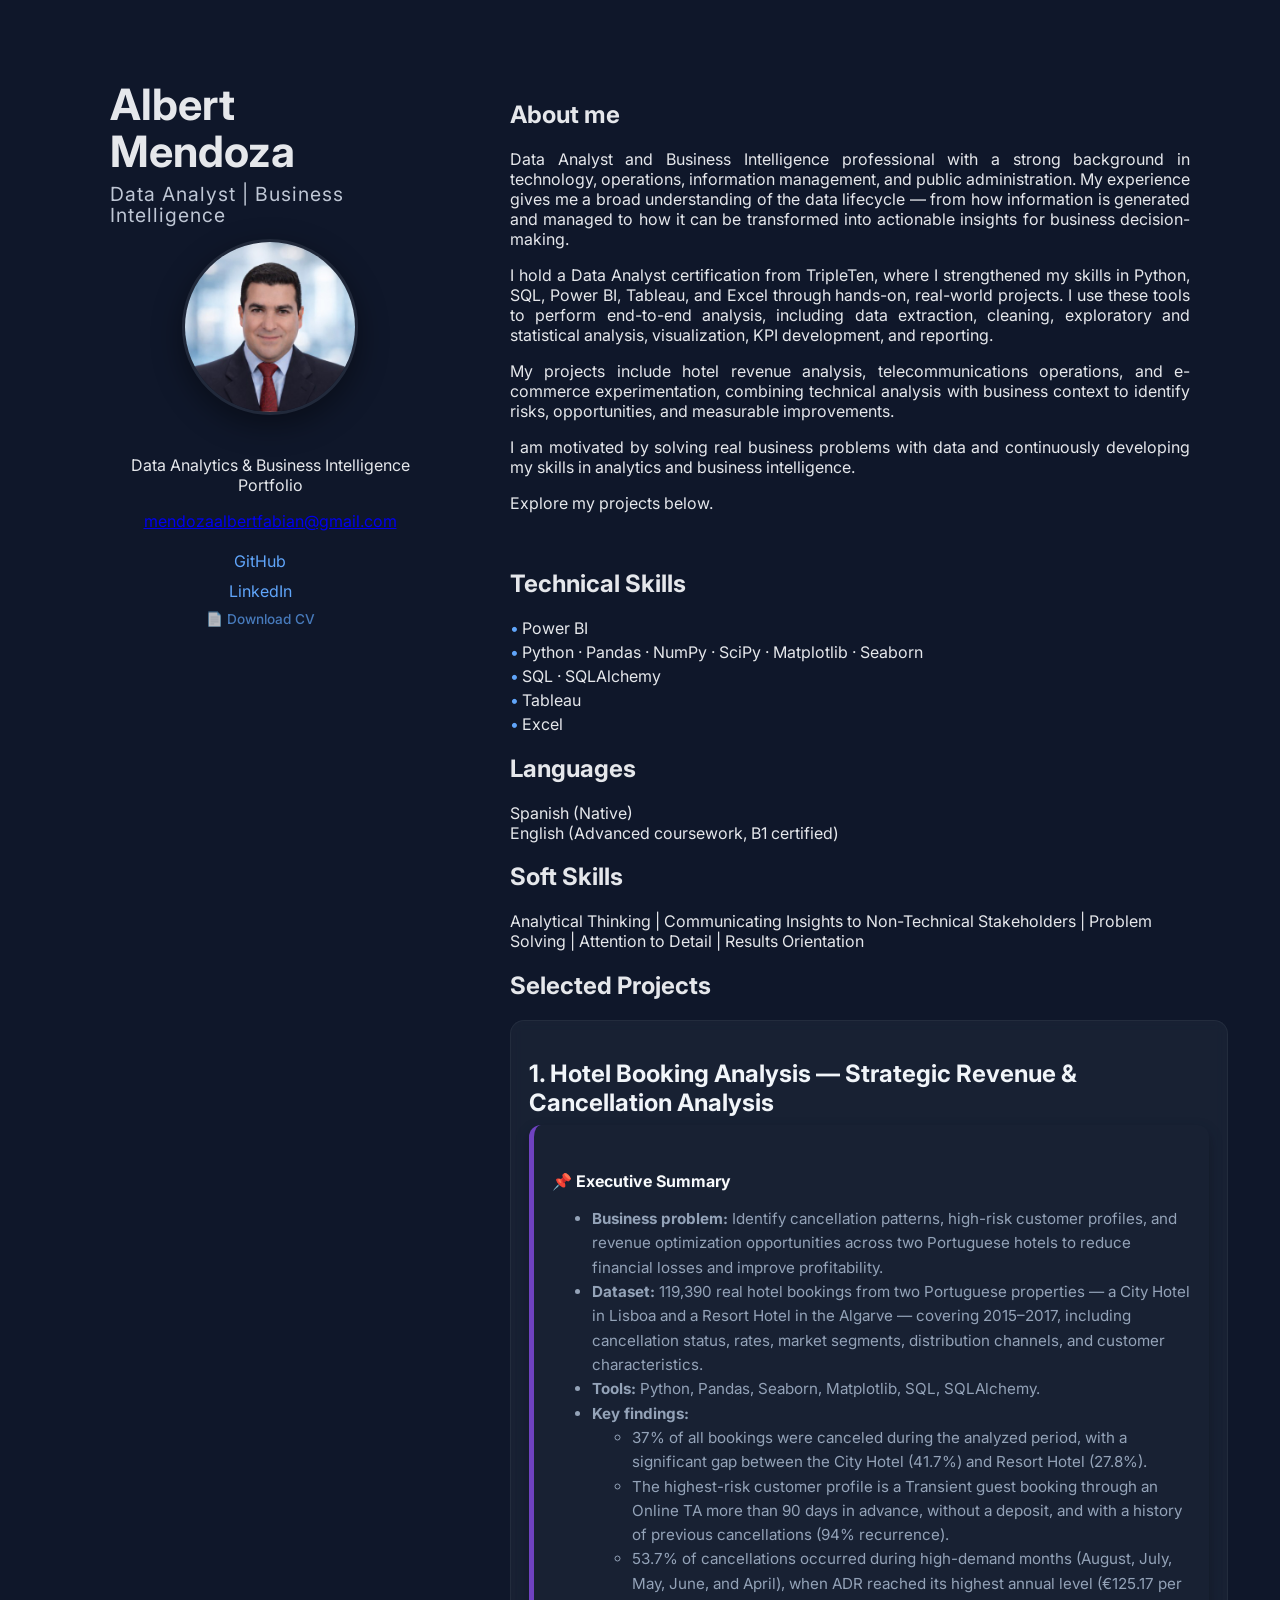
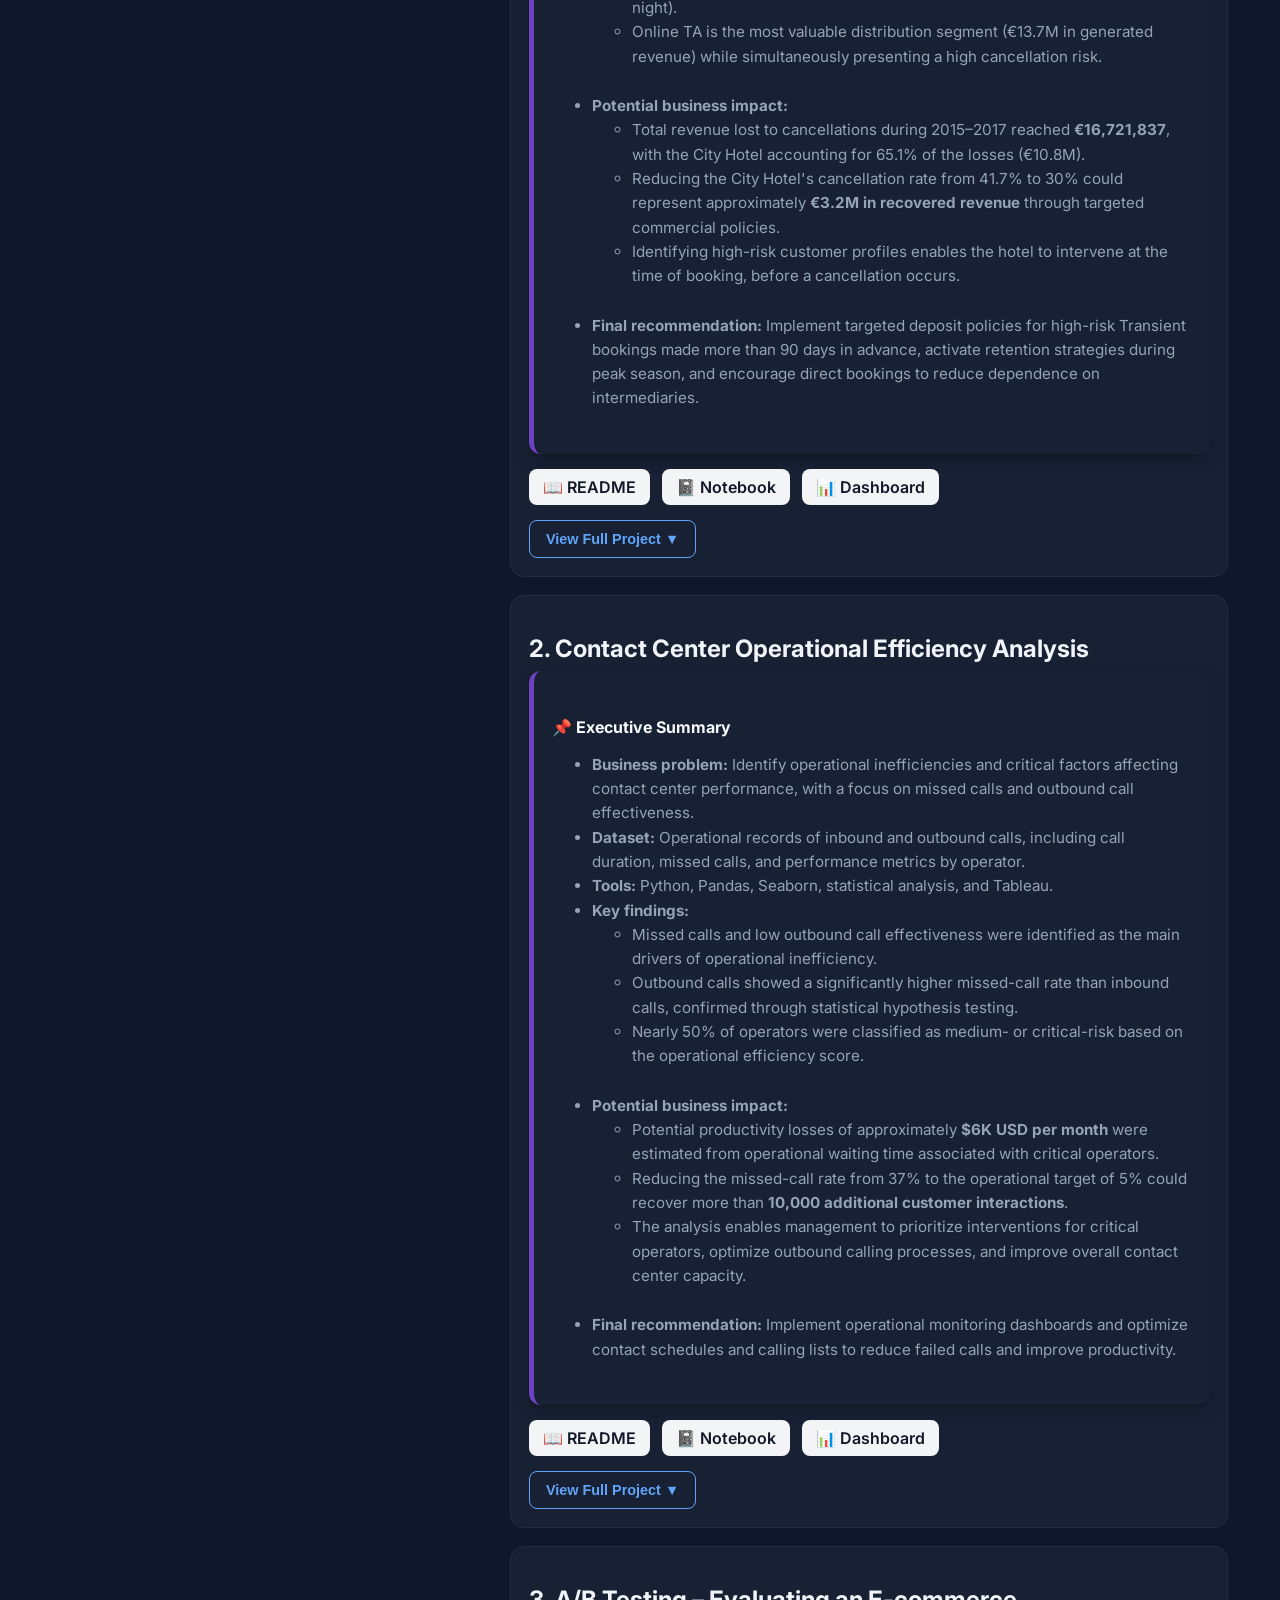
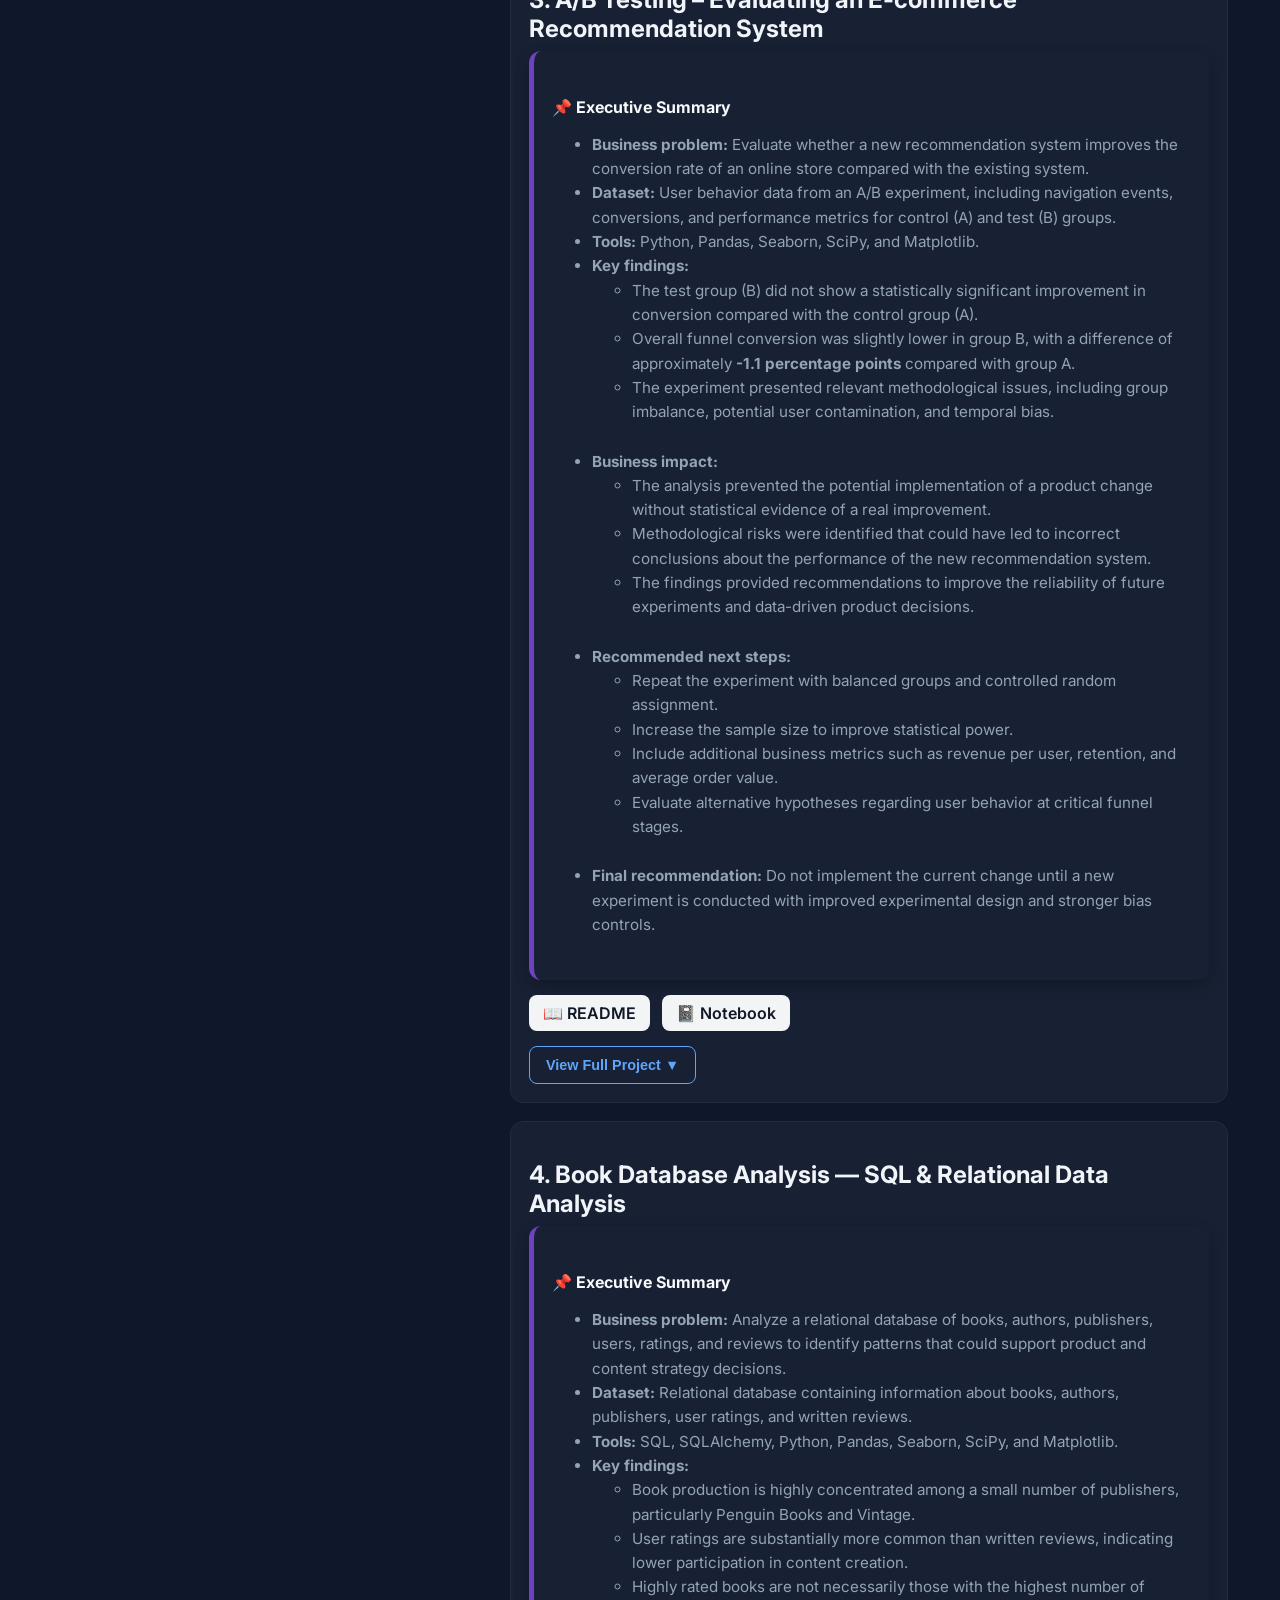
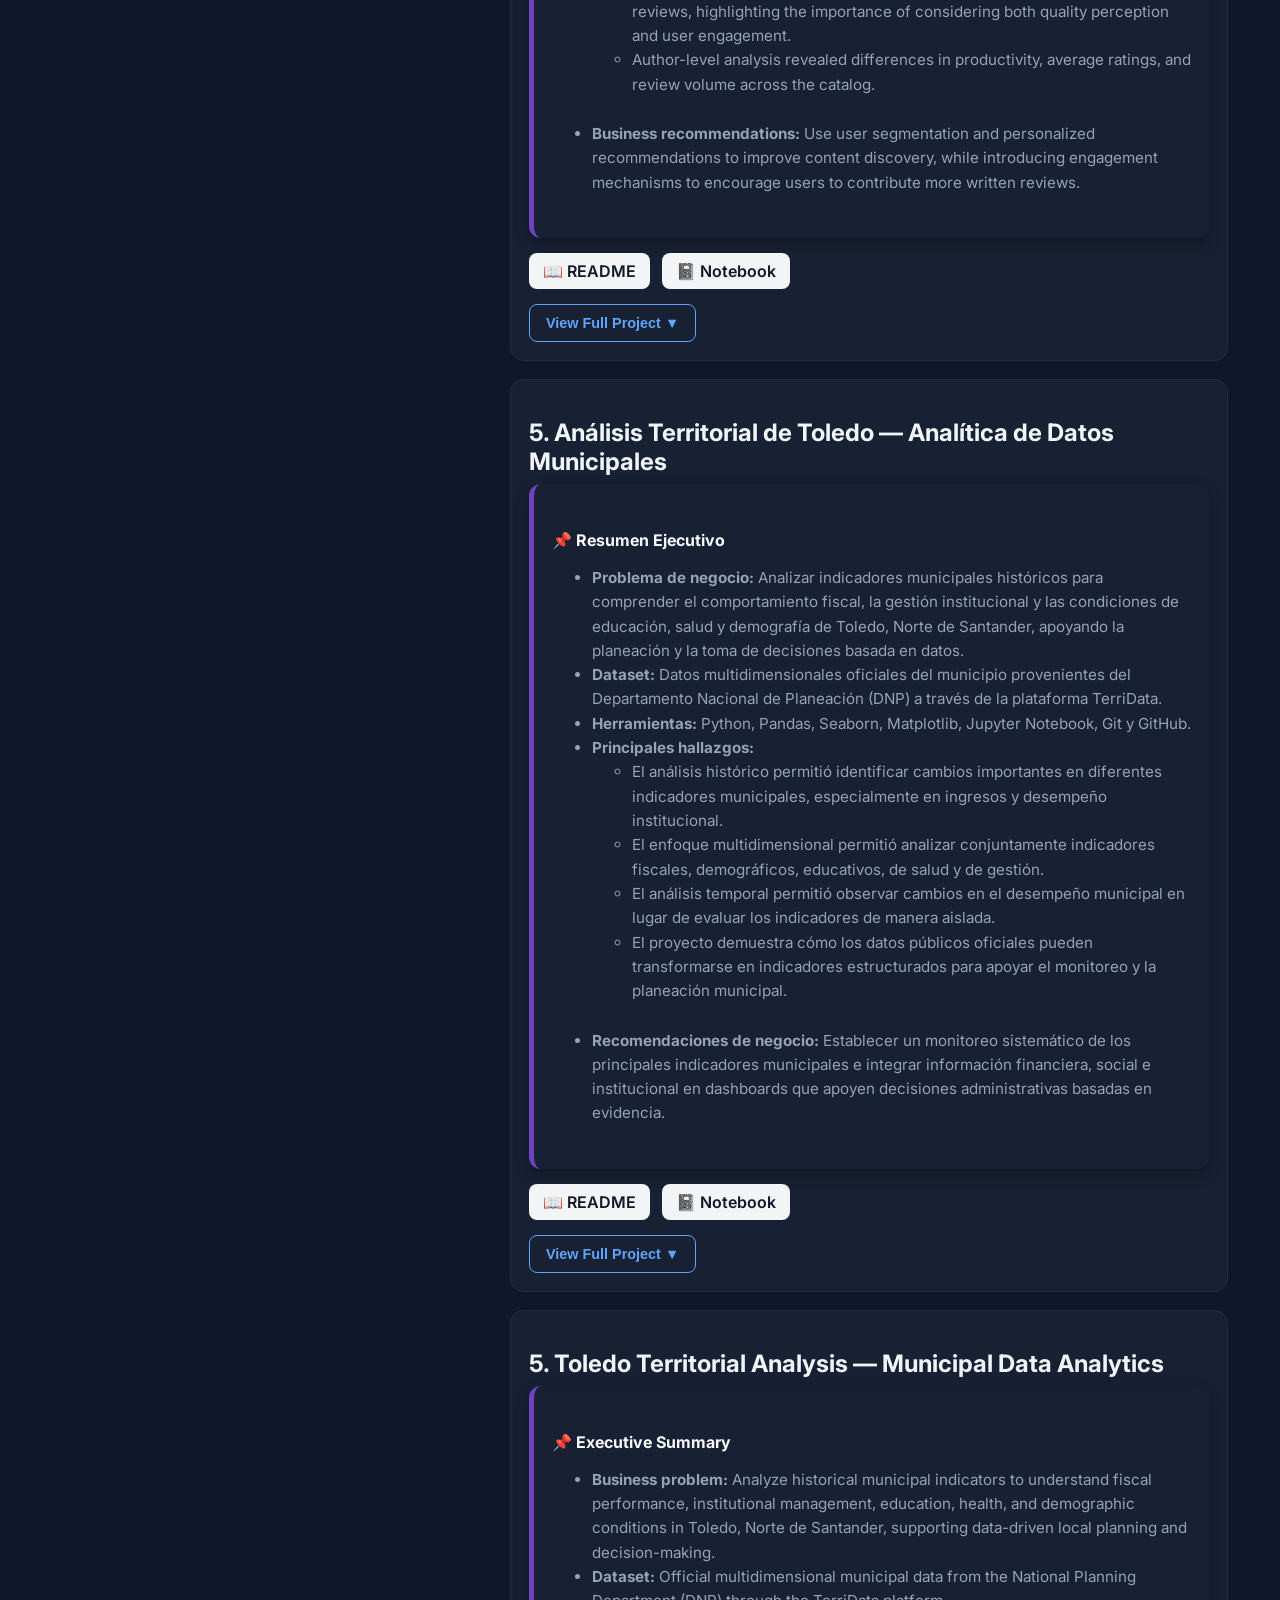
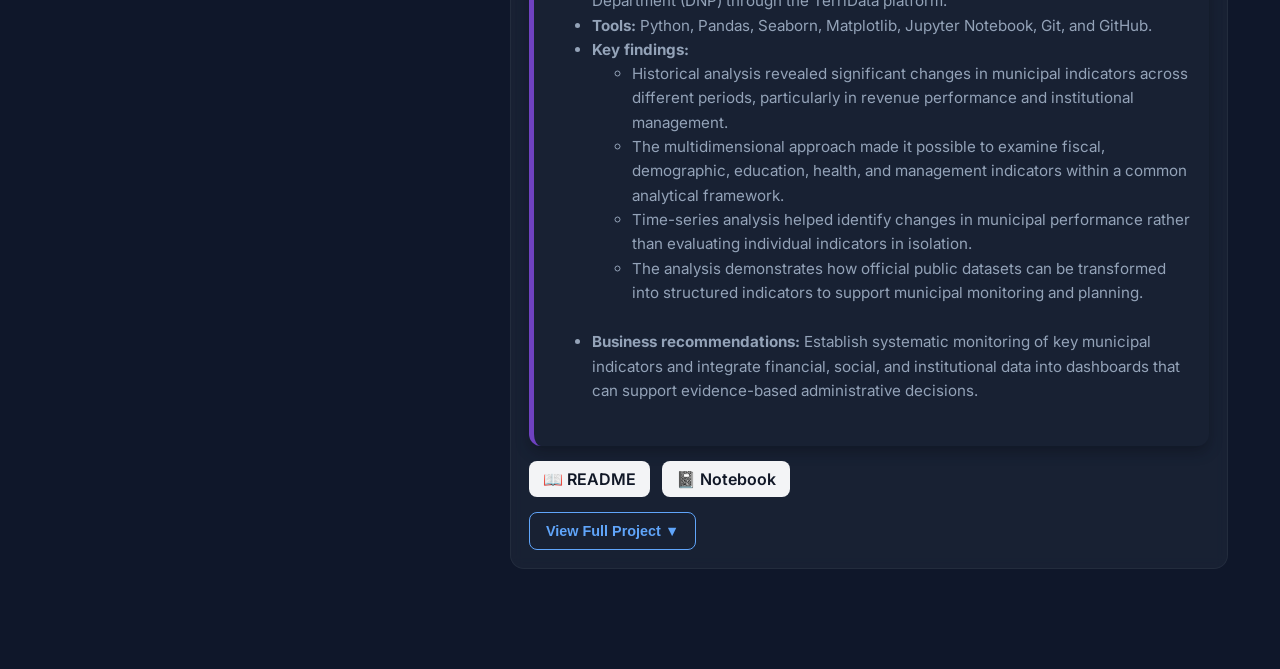
==== index.html @ e31fed0d "Update index.html Add project # 5 (spanish and english versions)" ====
<!DOCTYPE html>
<html lang="en">

<head>
  <meta charset="UTF-8">
  <meta name="viewport" content="width=device-width, initial-scale=1.0">
  <title>Albert Mendoza | Data Analyst & Business Intelligence Portfolio</title>
  
  <!-- Open Graph (LinkedIn preview) -->
<meta property="og:title" content="Albert Mendoza | Data Analyst & Business Intelligence Portfolio">
<meta property="og:description" content="Data Analytics and Business Intelligence portfolio featuring SQL, Python, Power BI, Tableau, statistical analysis, and business insights.">
<meta property="og:image" content="https://albert777mendoza.github.io/assets/img/banner-linkedin.png">
<meta property="og:url" content="https://albert777mendoza.github.io/">
<meta property="og:type" content="website">
  
  <!-- Google Font -->
  <link rel="preconnect" href="https://fonts.googleapis.com">
  <link rel="preconnect" href="https://fonts.gstatic.com" crossorigin>
  <link href="https://fonts.googleapis.com/css2?family=Inter:wght@300;400;500;600;700&display=swap" rel="stylesheet">

  <!-- CSS -->
  <link rel="stylesheet" href="css/style.css">
</head>
  
<body>

  <div class="portfolio">

    <div class="layout">

      <aside class="sidebar">
  <h1>
    Albert<br>Mendoza
    <br>
    <span class="subtitle">Data Analyst | Business Intelligence</span>
  </h1>

  <div class="profile-container">
    <img src="assets/img/foto-albert.jpg"
         alt="Albert Mendoza"
         class="profile-img" />

    <p>Data Analytics & Business Intelligence Portfolio</p>

    <div class="email-contact">
      <a href="mailto:mendozaalbertfabian@gmail.com">
        mendozaalbertfabian@gmail.com
      </a>
    </div>
</div>

<div class="links" style="margin-top: 0px;">
  <a href="https://github.com/albert777mendoza" target="_blank">GitHub</a>
  <a href="https://www.linkedin.com/in/albert-mendoza-data" target="_blank">LinkedIn</a>
  <a href="assets/cv/Albert_Mendoza_CV.pdf" target="_blank">📄 Download CV</a>
</div>
        
</aside>
      
      <main>

       <!-- ABOUT -->
<section class="about">
  <h2>About me</h2>
  <p>
    Data Analyst and Business Intelligence professional with a strong background in technology, operations, information management, and public administration. My experience gives me a broad understanding of the data lifecycle — from how information is generated and managed to how it can be transformed into actionable insights for business decision-making.
  </p>
  <p>
    I hold a Data Analyst certification from TripleTen, where I strengthened my skills in Python, SQL, Power BI, Tableau, and Excel through hands-on, real-world projects. I use these tools to perform end-to-end analysis, including data extraction, cleaning, exploratory and statistical analysis, visualization, KPI development, and reporting.
  </p>
  <p>
    My projects include hotel revenue analysis, telecommunications operations, and e-commerce experimentation, combining technical analysis with business context to identify risks, opportunities, and measurable improvements.
  </p>
  <p>
    I am motivated by solving real business problems with data and continuously developing my skills in analytics and business intelligence.
  </p>
  <p>
    Explore my projects below.
  </p>
</section>
        
<!-- SKILLS -->
<section class="skills">
  <h2>Technical Skills</h2>
  <ul class="skills-list">
    <li>Power BI</li>
    <li>Python · Pandas · NumPy · SciPy · Matplotlib · Seaborn</li>
    <li>SQL · SQLAlchemy</li>
    <li>Tableau</li>
    <li>Excel</li>
  </ul>
  
<section>
  <h2>Languages</h2>
  <p>
    Spanish (Native)<br>
    English (Advanced coursework, B1 certified)
  </p>
</section>

<!-- SOFT SKILLS -->

<section>
  <h2>Soft Skills</h2>
  <p>
    Analytical Thinking | Communicating Insights to Non-Technical Stakeholders |
    Problem Solving | Attention to Detail | Results Orientation
  </p>
</section>

        <!-- PROJECTS -->

<section class="projects">
  <h2>Selected Projects</h2>

  <!-- ============================================================ -->

  <!-- PROJECT 1 — HOTEL BOOKING                                     -->

  <!-- ============================================================ -->

  <div class="project">


            <h2>1. Hotel Booking Analysis — Strategic Revenue & Cancellation Analysis</h2>

<!-- EXECUTIVE SUMMARY -->
<div class="project-highlight">
  <h3>📌 Executive Summary</h3>
  <ul>
    <li>
      <strong>Business problem:</strong>
      Identify cancellation patterns, high-risk customer profiles, and revenue optimization opportunities across two Portuguese hotels to reduce financial losses and improve profitability.
    </li>

    <li>
      <strong>Dataset:</strong>
      119,390 real hotel bookings from two Portuguese properties — a City Hotel in Lisboa and a Resort Hotel in the Algarve — covering 2015–2017, including cancellation status, rates, market segments, distribution channels, and customer characteristics.
    </li>

    <li>
      <strong>Tools:</strong>
      Python, Pandas, Seaborn, Matplotlib, SQL, SQLAlchemy.
    </li>

    <li>
      <strong>Key findings:</strong>
      <ul>
        <li>
          37% of all bookings were canceled during the analyzed period, with a significant gap between the City Hotel (41.7%) and Resort Hotel (27.8%).
        </li>
        <li>
          The highest-risk customer profile is a Transient guest booking through an Online TA more than 90 days in advance, without a deposit, and with a history of previous cancellations (94% recurrence).
        </li>
        <li>
          53.7% of cancellations occurred during high-demand months (August, July, May, June, and April), when ADR reached its highest annual level (€125.17 per night).
        </li>
        <li>
          Online TA is the most valuable distribution segment (€13.7M in generated revenue) while simultaneously presenting a high cancellation risk.
        </li>
      </ul>
    </li>

    <li>
      <strong>Potential business impact:</strong>
      <ul>
        <li>
          Total revenue lost to cancellations during 2015–2017 reached
          <strong>€16,721,837</strong>, with the City Hotel accounting for 65.1% of the losses (€10.8M).
        </li>
        <li>
          Reducing the City Hotel's cancellation rate from 41.7% to 30% could represent approximately
          <strong>€3.2M in recovered revenue</strong> through targeted commercial policies.
        </li>
        <li>
          Identifying high-risk customer profiles enables the hotel to intervene at the time of booking, before a cancellation occurs.
        </li>
      </ul>
    </li>

    <li>
      <strong>Final recommendation:</strong>
      Implement targeted deposit policies for high-risk Transient bookings made more than 90 days in advance, activate retention strategies during peak season, and encourage direct bookings to reduce dependence on intermediaries.
    </li>
  </ul>
</div>

<!-- BUTTONS -->
<div class="project-links">
  <a href="https://github.com/albert777mendoza/hotel_booking_analysis"
     class="btn" target="_blank">📖 README</a>

  <a href="https://github.com/albert777mendoza/hotel_booking_analysis/blob/main/notebooks/hotel_analysis.ipynb"
     class="btn" target="_blank">📓 Notebook</a>

  <a href="hotel_booking_analysis/dashboard/hotel-dashboard.html"
     class="btn" target="_blank">📊 Dashboard</a>
</div>

<h3>Business Objective</h3>
<p>
  Strategic data analysis focused on identifying cancellation patterns and revenue optimization opportunities across two Portuguese hotels. The analysis develops an actionable high-risk customer profile and quantifies the financial impact of cancellations to support data-driven commercial decisions.
</p>

<h3>Tools & Technologies</h3>
<p>
  Python | Pandas | Seaborn | Matplotlib | SQL | SQLAlchemy
</p>

<h3>Analytical Processes</h3>
<p>
  Data Cleaning | Data Transformation |
  Exploratory Data Analysis (EDA) |
  Cancellation Analysis | Customer Risk Segmentation |
  Revenue Analysis (ADR, RevPAR) |
  SQL Queries on Relational Databases
</p>

<h3>Key Business Questions</h3>
<ul>
  <li>
    <strong>Who cancels?</strong> Which customer type, market segment, and distribution channel present the highest cancellation risk?
  </li>
  <li>
    <strong>When do cancellations occur?</strong> How does booking lead time affect cancellation rates?
  </li>
  <li>
    <strong>What is the financial impact?</strong> How much revenue is lost to cancellations by hotel, season, and market segment?
  </li>
  <li>
    <strong>Where is the revenue?</strong> Which segments and periods generate the highest value while also presenting the highest risk?
  </li>
</ul>

<h3>Methodology</h3>
<ul>
  <li>
    <strong>Data preprocessing:</strong>
    Cleaned missing values, corrected data types, filtered ADR outliers including negative values and extreme observations such as €5,400 per night, and created derived variables such as season, lead-time segments, and revenue metrics.
  </li>

  <li>
    <strong>Exploratory Data Analysis (EDA):</strong>
    Analyzed booking trends from 2015–2017 and examined cancellation patterns by customer type, market segment, distribution channel, and booking lead time. Recurring seasonal patterns were identified.
  </li>

  <li>
    <strong>Cancellation analysis:</strong>
    Developed a high-risk customer profile by combining customer type, distribution channel, lead time, deposit type, and previous cancellation history. The analysis confirmed a direct relationship between longer booking lead times and higher cancellation rates.
  </li>

  <li>
    <strong>Revenue analysis:</strong>
    Calculated ADR and RevPAR by hotel, season, and market segment. Quantified revenue lost to cancellations by hotel, segment, and month, identifying a concentration of losses during high-demand periods.
  </li>

  <li>
    <strong>SQL analysis:</strong>
    Queried a relational database to answer key business questions and validate findings obtained through Python.
  </li>

  <li>
    <strong>Conclusions and recommendations:</strong>
    Developed an executive summary highlighting the high-risk customer profile, estimated financial impact, and prioritized actions for hotel management.
  </li>
</ul>

<h3>Key Visualizations</h3>

<p>
  Executive KPIs: overall cancellation rate, total revenue lost, and average ADR by hotel. Summary of the financial impact during 2015–2017.
</p>

<img src="https://raw.githubusercontent.com/albert777mendoza/hotel_booking_analysis/main/images/indicadores_clave.png"
     alt="Key hotel booking analysis indicators"
     class="project-img">

<p>
  Cancellation rate by hotel. The City Hotel (41.7%) shows a significant gap compared with the Resort Hotel (27.8%), making the urban property the primary focus for retention initiatives.
</p>

<img src="https://raw.githubusercontent.com/albert777mendoza/hotel_booking_analysis/main/images/cancelacion_hotel.png"
     alt="Cancellation rate by hotel"
     class="project-img">

<p>
  Relationship between booking lead time and cancellation rate. Bookings made more than 181 days in advance reached a 57% cancellation rate, confirming a direct relationship between booking lead time and cancellation risk.
</p>

<img src="https://raw.githubusercontent.com/albert777mendoza/hotel_booking_analysis/main/images/anticipacion_cancelacion.png"
     alt="Cancellation rate by booking lead time"
     class="project-img">

<p>
  Revenue lost to cancellations during 2015–2017. The City Hotel accounts for 65.1% of total losses (€10.8M), defining the priority for intervention by property.
</p>

<img src="https://raw.githubusercontent.com/albert777mendoza/hotel_booking_analysis/main/images/revenue_perdido.png"
     alt="Revenue lost to hotel cancellations"
     class="project-img">

<p>
  Cancellation rate by distribution channel. Online travel intermediaries consistently show higher cancellation rates than direct channels, supporting the strategy of strengthening direct booking incentives.
</p>

<img src="https://raw.githubusercontent.com/albert777mendoza/hotel_booking_analysis/main/images/cancelacion_canal.png"
     alt="Cancellation rate by distribution channel"
     class="project-img">

<h3>Conclusions & Key Findings</h3>
<ul>
  <li>
    The overall 37% cancellation rate represents <strong>€16.7M in lost revenue</strong> during the analyzed period, with the City Hotel accounting for 65.1% of the financial impact.
  </li>

  <li>
    The highest-risk profile is clear and actionable: a Transient customer booking through Online TA more than 90 days in advance, without a deposit, and with previous cancellation history (94% recurrence).
  </li>

  <li>
    The concentration of cancellations during peak season increases the financial impact because it coincides with the months with the highest ADR.
  </li>

  <li>
    Online TA represents the most complex segment: it generates the highest revenue (€13.7M) while also producing significant cancellation losses, requiring targeted retention strategies rather than exclusion.
  </li>
</ul>

<h3>Recommendations</h3>
<ul>
  <li>
    Implement <strong>mandatory non-refundable deposits</strong> for high-risk Transient bookings made more than 90 days in advance, applying the policy according to customer risk profile.
  </li>

  <li>
    Activate <strong>proactive communication during peak season</strong> (July and August), including upgrade offers, exclusive benefits, and booking reminders to reduce cancellations during periods with the highest ADR.
  </li>

  <li>
    Develop <strong>direct booking incentives</strong> to reduce intermediary dependence, increase control over the customer relationship, and potentially lower cancellation rates.
  </li>

  <li>
    Implement a <strong>repeat-cancellation alert system</strong> to automatically identify customers with previous cancellations and apply stricter booking policies at the time of reservation.
  </li>
</ul>

</div>
<!-- END PROJECT 1 -->

          <!-- ============================================================ -->
<!-- PROJECT 2 — CONTACT CENTER                                  -->
<!-- ============================================================ -->
<div class="project">

  <h2>2. Contact Center Operational Efficiency Analysis</h2>

  <div class="project-highlight">
    <h3>📌 Executive Summary</h3>
    <ul>
      <li>
        <strong>Business problem:</strong>
        Identify operational inefficiencies and critical factors affecting contact center performance, with a focus on missed calls and outbound call effectiveness.
      </li>

      <li>
        <strong>Dataset:</strong>
        Operational records of inbound and outbound calls, including call duration, missed calls, and performance metrics by operator.
      </li>

      <li>
        <strong>Tools:</strong>
        Python, Pandas, Seaborn, statistical analysis, and Tableau.
      </li>

      <li>
        <strong>Key findings:</strong>
        <ul>
          <li>
            Missed calls and low outbound call effectiveness were identified as the main drivers of operational inefficiency.
          </li>
          <li>
            Outbound calls showed a significantly higher missed-call rate than inbound calls, confirmed through statistical hypothesis testing.
          </li>
          <li>
            Nearly 50% of operators were classified as medium- or critical-risk based on the operational efficiency score.
          </li>
        </ul>
      </li>

      <li>
        <strong>Potential business impact:</strong>
        <ul>
          <li>
            Potential productivity losses of approximately <strong>$6K USD per month</strong> were estimated from operational waiting time associated with critical operators.
          </li>
          <li>
            Reducing the missed-call rate from 37% to the operational target of 5% could recover more than <strong>10,000 additional customer interactions</strong>.
          </li>
          <li>
            The analysis enables management to prioritize interventions for critical operators, optimize outbound calling processes, and improve overall contact center capacity.
          </li>
        </ul>
      </li>

      <li>
        <strong>Final recommendation:</strong>
        Implement operational monitoring dashboards and optimize contact schedules and calling lists to reduce failed calls and improve productivity.
      </li>
    </ul>
  </div>

  <div class="project-links">
    <a href="https://github.com/albert777mendoza/final_project_da/tree/main/case1_telecom"
       target="_blank">📖 README</a>

    <a href="https://github.com/albert777mendoza/final_project_da/blob/main/case1_telecom/notebooks/telecom_case.ipynb"
       target="_blank">📓 Notebook</a>

    <a href="https://public.tableau.com/views/Case1_TelecomFinalProyectD_A/Hoja1"
       target="_blank">📊 Dashboard</a>
  </div>

  <h3>Business Objective</h3>
  <p>
    Data analysis project focused on identifying inefficient operators within a contact center through a performance ranking and traffic-light classification system based on operational KPIs. The solution evaluated individual and group performance to support coaching, training, and operational optimization.
  </p>

  <h3>Tools & Technologies</h3>
  <p>
    Python | Pandas | Seaborn | Tableau
  </p>

  <h3>Analytical Processes</h3>
  <p>
    Data Cleaning | Data Transformation |
    Exploratory Data Analysis (EDA) |
    Performance Threshold Definition |
    Operator Risk Classification |
    Statistical Hypothesis Testing
  </p>

  <h3>Key Business Questions</h3>
  <ul>
    <li>
      What is the main factor affecting operational effectiveness in the contact center?
    </li>
    <li>
      How are operational inefficiency levels distributed, and what is their percentage impact?
    </li>
    <li>
      What actions could improve operational quality and efficiency?
    </li>
  </ul>

  <h3>Methodology</h3>
  <ul>
    <li>
      <strong>Data preprocessing:</strong>
      Cleaned, integrated, and standardized operational data, checking for inconsistencies, duplicates, and missing values.
    </li>

    <li>
      <strong>Exploratory Data Analysis (EDA):</strong>
      Analyzed variable distributions, call types, and operator performance to identify operational patterns and inefficiencies.
    </li>

    <li>
      <strong>Business analysis:</strong>
      Identified critical factors associated with missed calls and operational performance, translating findings into actionable insights.
    </li>

    <li>
      <strong>Statistical hypothesis testing:</strong>
      Tested whether the missed-call rate differed significantly between inbound and outbound calls.
    </li>
  </ul>

  <h3>Key Visualizations</h3>

  <p>
    Relationship between customer volume handled and total call duration by operator. The visualization incorporates a traffic-light classification system to identify critical operators and improvement opportunities.
  </p>

  <img src="assets/img/grafica-operadores.png"
       alt="Operational performance by operator"
       class="project-img">

  <p>
    Correlation matrix of contact center operational variables, highlighting relationships between call volume, duration, missed calls, and operational inefficiency.
  </p>

  <img src="assets/img/heatmap-correlacion.png"
       alt="Correlation between contact center operational variables"
       class="project-img">

  <p>
    Operator segmentation using a traffic-light classification system based on operational performance indicators and risk levels.
  </p>

  <img src="assets/img/distribucion-eficiencia.png"
       alt="Operational efficiency distribution"
       class="project-img">

  <h3>Conclusions & Key Findings</h3>
  <ul>
    <li>
      The identified operational inefficiency shows a structural pattern primarily associated with the high missed-call rate and low outbound call effectiveness.
    </li>

    <li>
      Missed calls showed a significant relationship with operational performance
      (<strong>r = 0.52</strong>), reaching critical levels when operator availability was limited.
    </li>

    <li>
      Outbound calls showed a significantly higher missed-call rate than inbound calls
      (<strong>52.56% vs. 41.46%</strong>), with the difference statistically validated
      (<strong>Z = 21.433, p &lt; 0.001</strong>).
    </li>
  </ul>

  <h3>Recommended Strategies</h3>
  <ul>
    <li>
      Optimize contact lists and calling schedules to reduce failed calls and improve the effective contact rate.
    </li>

    <li>
      Implement operational monitoring dashboards to track missed calls, call duration, and operator performance.
    </li>

    <li>
      Strengthen training and call-time management practices to improve productivity and operational quality.
    </li>
  </ul>

</div>
<!-- END PROJECT 2 -->

         <!-- ============================================================ -->
<!-- PROJECT 3 — A/B TESTING                                     -->
<!-- ============================================================ -->
<div class="project">

  <h2>3. A/B Testing – Evaluating an E-commerce Recommendation System</h2>

  <div class="project-highlight">
    <h3>📌 Executive Summary</h3>
    <ul>

      <li>
        <strong>Business problem:</strong>
        Evaluate whether a new recommendation system improves the conversion rate of an online store compared with the existing system.
      </li>

      <li>
        <strong>Dataset:</strong>
        User behavior data from an A/B experiment, including navigation events, conversions, and performance metrics for control (A) and test (B) groups.
      </li>

      <li>
        <strong>Tools:</strong>
        Python, Pandas, Seaborn, SciPy, and Matplotlib.
      </li>

      <li>
        <strong>Key findings:</strong>
        <ul>
          <li>
            The test group (B) did not show a statistically significant improvement in conversion compared with the control group (A).
          </li>
          <li>
            Overall funnel conversion was slightly lower in group B, with a difference of approximately <strong>-1.1 percentage points</strong> compared with group A.
          </li>
          <li>
            The experiment presented relevant methodological issues, including group imbalance, potential user contamination, and temporal bias.
          </li>
        </ul>
      </li>

      <li>
        <strong>Business impact:</strong>
        <ul>
          <li>
            The analysis prevented the potential implementation of a product change without statistical evidence of a real improvement.
          </li>
          <li>
            Methodological risks were identified that could have led to incorrect conclusions about the performance of the new recommendation system.
          </li>
          <li>
            The findings provided recommendations to improve the reliability of future experiments and data-driven product decisions.
          </li>
        </ul>
      </li>

      <li>
        <strong>Recommended next steps:</strong>
        <ul>
          <li>
            Repeat the experiment with balanced groups and controlled random assignment.
          </li>
          <li>
            Increase the sample size to improve statistical power.
          </li>
          <li>
            Include additional business metrics such as revenue per user, retention, and average order value.
          </li>
          <li>
            Evaluate alternative hypotheses regarding user behavior at critical funnel stages.
          </li>
        </ul>
      </li>

      <li>
        <strong>Final recommendation:</strong>
        Do not implement the current change until a new experiment is conducted with improved experimental design and stronger bias controls.
      </li>

    </ul>
  </div>

  <div class="project-links">

    <a href="https://github.com/albert777mendoza/final_project_da/tree/main/case2_ab_testing"
       class="btn"
       target="_blank">📖 README</a>

    <a href="https://github.com/albert777mendoza/final_project_da/blob/main/case2_ab_testing/notebooks/ab_testing.ipynb"
       class="btn"
       target="_blank">📓 Notebook</a>

  </div>

  <h3>Business Objective</h3>
  <p>
    Evaluate whether the newly implemented recommendation system generated a statistically significant improvement in the online store's conversion rate by comparing a control group with a test group.
  </p>

  <h3>Tools & Technologies</h3>
  <p>
    Python | Pandas | Seaborn | SciPy | Matplotlib
  </p>

  <h3>Analytical Processes</h3>
  <p>
    Data Cleaning | Data Transformation |
    Exploratory Data Analysis (EDA) |
    Conversion Funnel Analysis |
    A/B Testing |
    Statistical Significance Testing
  </p>

  <h3>Key Business Questions</h3>
  <ul>
    <li>
      Does the change implemented in group B generate a significant improvement across the conversion funnel?
    </li>

    <li>
      Should the online store implement the proposed recommendation system?
    </li>

    <li>
      Does statistical testing confirm that the observed difference is significant?
    </li>
  </ul>

  <h3>Methodology</h3>
  <ul>

    <li>
      <strong>Data preprocessing:</strong>
      Cleaned, integrated, and standardized the experiment data, checking for inconsistencies, duplicates, missing values, and potential data quality issues.
    </li>

    <li>
      <strong>Exploratory Data Analysis (EDA):</strong>
      Compared sample sizes, user-level event distributions, and daily activity. Defined the eligible population and identified potential anomalies before evaluating the experiment results.
    </li>

    <li>
      <strong>Conversion funnel construction:</strong>
      Built the conversion funnel to compare user progression across the main stages of the customer journey. Group A consistently contained more users than group B, revealing an initial imbalance that needed to be considered when interpreting the results.
    </li>

    <li>
      <strong>A/B test evaluation:</strong>
      Compared conversion rates between groups across the funnel. Group B showed a small improvement at the product page → product cart stage, but this advantage was not sustained through the final conversion stage.
    </li>

    <li>
      <strong>Statistical significance testing:</strong>
      Applied statistical hypothesis testing to determine whether the observed difference in conversion performance between groups was statistically significant.
    </li>

  </ul>

  <h3>Key Visualizations</h3>

  <p>
    Comparative conversion funnel showing how users progressed through each stage of the customer journey. The visualization helps evaluate whether the new recommendation system improved user progression and conversion compared with the control group.
  </p>

  <img src="assets/img/funnel-comparativo.png"
       alt="Comparative conversion funnel"
       class="project-img">

  <p>
    Daily event activity throughout the experiment period. The visualization helps identify temporal trends, interaction peaks, and potential anomalies affecting groups A and B.
  </p>

  <img src="assets/img/eventos-dia.png"
       alt="Daily user events"
       class="project-img">

  <p>
    Summary comparison of users, conversions, and revenue across both experiment groups. The results show that the control group achieved better overall conversion and revenue performance than the test group.
  </p>

  <img src="assets/img/resumen-prueba.png"
       alt="A/B test summary"
       class="project-img">

  <h3>Conclusions & Key Findings</h3>
  <ul>

    <li>
      Overall, group B did not outperform group A across the conversion funnel. The test group showed only a limited improvement at an intermediate stage, followed by weaker performance at the final conversion stage.
    </li>

    <li>
      The implemented change did not generate a statistically significant improvement in the overall funnel. The observed difference was approximately <strong>-1.1 percentage points</strong>.
    </li>

    <li>
      Statistical testing confirmed that the observed difference was not significant
      (<strong>p-value = 0.3024</strong>).
    </li>

  </ul>

  <h3>Recommendations</h3>
  <ul>

    <li>
      Do not implement the current recommendation system based on the observed results.
    </li>

    <li>
      Repeat the experiment using balanced groups, controlled random assignment, and stronger controls for potential sources of bias.
    </li>

    <li>
      Increase the sample size and experiment duration where appropriate to improve statistical power and reliability.
    </li>

  </ul>

</div>
<!-- END PROJECT 3 -->

          

<!-- ============================================================ -->
<!-- PROJECT 4 — SQL BOOK DATABASE                               -->
<!-- ============================================================ -->
<div class="project">

  <h2>4. Book Database Analysis — SQL & Relational Data Analysis</h2>

  <div class="project-summary">

    <div class="project-highlight">
      <h3>📌 Executive Summary</h3>

      <ul>

        <li>
          <strong>Business problem:</strong>
          Analyze a relational database of books, authors, publishers, users, ratings, and reviews to identify patterns that could support product and content strategy decisions.
        </li>

        <li>
          <strong>Dataset:</strong>
          Relational database containing information about books, authors, publishers, user ratings, and written reviews.
        </li>

        <li>
          <strong>Tools:</strong>
          SQL, SQLAlchemy, Python, Pandas, Seaborn, SciPy, and Matplotlib.
        </li>

        <li>
          <strong>Key findings:</strong>
          <ul>
            <li>
              Book production is highly concentrated among a small number of publishers, particularly Penguin Books and Vintage.
            </li>

            <li>
              User ratings are substantially more common than written reviews, indicating lower participation in content creation.
            </li>

            <li>
              Highly rated books are not necessarily those with the highest number of reviews, highlighting the importance of considering both quality perception and user engagement.
            </li>

            <li>
              Author-level analysis revealed differences in productivity, average ratings, and review volume across the catalog.
            </li>
          </ul>
        </li>

        <li>
          <strong>Business recommendations:</strong>
          Use user segmentation and personalized recommendations to improve content discovery, while introducing engagement mechanisms to encourage users to contribute more written reviews.
        </li>

      </ul>
    </div>

    <div class="project-links">

      <a href="https://github.com/albert777mendoza/final_project_da/tree/main/case3_sql"
         class="btn"
         target="_blank">📖 README</a>

      <a href="https://github.com/albert777mendoza/final_project_da/blob/main/case3_sql/notebooks/sql_analysis.ipynb"
         class="btn"
         target="_blank">📓 Notebook</a>

    </div>

  </div>

  <h3>Business Objective</h3>

  <p>
    Analyze a relational database containing books, publishers, authors, ratings, and user reviews to identify patterns in publishing activity, content engagement, and perceived book quality, supporting data-driven product recommendations.
  </p>

  <h3>Tools & Technologies</h3>

  <p>
    SQL | SQLAlchemy | Python | Pandas | Seaborn | SciPy | Matplotlib
  </p>

  <h3>Analytical Processes</h3>

  <p>
    Relational Database Exploration |
    SQL Querying |
    Table Joins |
    Aggregation |
    Filtering |
    Data Validation |
    Result Analysis |
    Business Insight Generation
  </p>

  <h3>Key Business Questions</h3>

  <ul>

    <li>
      Which publishers have the largest presence in the book catalog?
    </li>

    <li>
      How do user ratings and written reviews vary across books and authors?
    </li>

    <li>
      Is higher perceived book quality associated with greater user engagement?
    </li>

    <li>
      Which authors combine strong ratings, productivity, and user engagement?
    </li>

    <li>
      What product strategies could improve content discovery and user participation?
    </li>

  </ul>

  <h3>Methodology</h3>

  <ul>

    <li>
      <strong>Database exploration:</strong>
      Identified tables, primary keys, foreign keys, and relationships between authors, books, publishers, ratings, and reviews.
    </li>

    <li>
      <strong>SQL query development:</strong>
      Built queries using aggregation functions such as COUNT and AVG, filtering with WHERE and HAVING, and relational joins including INNER JOIN to answer key business questions.
    </li>

    <li>
      <strong>Data analysis:</strong>
      Examined publishing volume, review activity, average ratings, publisher concentration, and author-level performance to identify relevant patterns.
    </li>

    <li>
      <strong>Business interpretation:</strong>
      Translated database-level results into insights related to user engagement, content discovery, publisher concentration, and perceived quality.
    </li>

    <li>
      <strong>Recommendations:</strong>
      Proposed strategies to increase written reviews through engagement mechanisms and improve book discovery through filtering, segmentation, and personalized recommendations.
    </li>

  </ul>

  <h3>Key Visualizations</h3>

  <p>
    Distribution of written reviews per user. The analysis shows that users contribute significantly more ratings than written reviews, highlighting an opportunity to increase participation in user-generated content.
  </p>

  <img src="assets/img/resenas-usuario.png"
       alt="Distribution of reviews per user"
       class="project-img">

  <p>
    Relationship between average book rating and number of written reviews. Most highly rated books have relatively limited review activity, showing that perceived quality and user-generated content volume do not necessarily move together.
  </p>

  <img src="assets/img/calificacion-resenas.png"
       alt="Relationship between average rating and number of reviews"
       class="project-img">

  <p>
    Author-level comparison combining publishing volume, average rating, and review activity. The visualization highlights differences between highly established authors and authors with lower catalog presence or engagement.
  </p>

  <img src="assets/img/autores.png"
       alt="Author productivity, quality, and popularity"
       class="project-img">

  <h3>Conclusions & Key Findings</h3>

  <ul>

    <li>
      A small number of publishers, particularly Penguin Books and Vintage, account for a significant share of the book catalog, indicating a concentrated publishing structure.
    </li>

    <li>
      Highly engaged users who have rated more than 50 books write an average of approximately 24 reviews, suggesting that written content requires a higher level of user commitment than simple ratings.
    </li>

    <li>
      Book ratings show substantial variation across titles, reflecting differences in author, content, and individual reader preferences.
    </li>

    <li>
      The number of reviews should be considered alongside average ratings when evaluating book popularity and perceived quality.
    </li>

  </ul>

  <h3>Recommendations</h3>

  <ul>

    <li>
      Encourage written reviews through gamification, recognition systems, badges, or other engagement mechanisms.
    </li>

    <li>
      Improve book discovery through filtering and segmentation based on genre, style, popularity, ratings, and user preferences.
    </li>

    <li>
      Use author- and book-level performance indicators to support personalized recommendation strategies and increase engagement with less-visible content.
    </li>

  </ul>

</div>
<!-- END PROJECT 4 -->     

  <!-- ============================================================ -->
<!-- PROJECT 5 — VERSIÓN ESPAÑOL                                -->
<!-- ============================================================ -->

<div class="project">

  <h2>5. Análisis Territorial de Toledo — Analítica de Datos Municipales</h2>

  <div class="project-summary">

    <div class="project-highlight">

      <h3>📌 Resumen Ejecutivo</h3>

      <ul>

        <li>
          <strong>Problema de negocio:</strong>
          Analizar indicadores municipales históricos para comprender el comportamiento fiscal, la gestión institucional y las condiciones de educación, salud y demografía de Toledo, Norte de Santander, apoyando la planeación y la toma de decisiones basada en datos.
        </li>

        <li>
          <strong>Dataset:</strong>
          Datos multidimensionales oficiales del municipio provenientes del Departamento Nacional de Planeación (DNP) a través de la plataforma TerriData.
        </li>

        <li>
          <strong>Herramientas:</strong>
          Python, Pandas, Seaborn, Matplotlib, Jupyter Notebook, Git y GitHub.
        </li>

        <li>
          <strong>Principales hallazgos:</strong>

          <ul>

            <li>
              El análisis histórico permitió identificar cambios importantes en diferentes indicadores municipales, especialmente en ingresos y desempeño institucional.
            </li>

            <li>
              El enfoque multidimensional permitió analizar conjuntamente indicadores fiscales, demográficos, educativos, de salud y de gestión.
            </li>

            <li>
              El análisis temporal permitió observar cambios en el desempeño municipal en lugar de evaluar los indicadores de manera aislada.
            </li>

            <li>
              El proyecto demuestra cómo los datos públicos oficiales pueden transformarse en indicadores estructurados para apoyar el monitoreo y la planeación municipal.
            </li>

          </ul>

        </li>

        <li>
          <strong>Recomendaciones de negocio:</strong>
          Establecer un monitoreo sistemático de los principales indicadores municipales e integrar información financiera, social e institucional en dashboards que apoyen decisiones administrativas basadas en evidencia.
        </li>

      </ul>

    </div>

    <div class="project-links">

      <a href="https://github.com/albert777mendoza/analisis-toledo-terridata"
         class="btn"
         target="_blank">
         📖 README
      </a>

      <a href="https://github.com/albert777mendoza/analisis-toledo-terridata/blob/main/notebooks/analisis_toledo.ipynb"
         class="btn"
         target="_blank">
         📓 Notebook
      </a>

    </div>

  </div>


  <h3>Objetivo del Proyecto</h3>

  <p>
    Analizar datos municipales oficiales provenientes de la plataforma TerriData del DNP para identificar patrones históricos en el desempeño fiscal, la gestión pública y los indicadores de educación, salud y demografía de Toledo, Norte de Santander.
  </p>

  <p>
    El objetivo es transformar datos heterogéneos del sector público en indicadores analíticos claros que puedan apoyar el monitoreo, la planeación y la toma de decisiones basada en evidencia.
  </p>


  <h3>Herramientas y Tecnologías</h3>

  <p>
    Python | Pandas | Seaborn | Matplotlib | Jupyter Notebook | Git | GitHub
  </p>


  <h3>Procesos Analíticos</h3>

  <p>
    Exploración de Datos Públicos |
    Limpieza y Preprocesamiento |
    Filtrado de Datos |
    Transformación |
    Agregación |
    Análisis Descriptivo |
    Análisis Temporal |
    Visualización |
    Análisis de Desempeño Municipal
  </p>


  <h3>Preguntas Clave de Negocio</h3>

  <ul>

    <li>
      ¿Cómo han evolucionado los principales indicadores municipales a lo largo del tiempo?
    </li>

    <li>
      ¿Cómo ha cambiado el comportamiento de los ingresos municipales durante los diferentes períodos?
    </li>

    <li>
      ¿Qué cambios pueden observarse en los indicadores de educación, salud y demografía?
    </li>

    <li>
      ¿Qué dimensiones presentan los cambios más significativos en el desempeño municipal?
    </li>

    <li>
      ¿Cómo pueden los datos multidimensionales mejorar el monitoreo y la planeación municipal?
    </li>

  </ul>


  <h3>Metodología</h3>

  <ul>

    <li>
      <strong>Extracción e inspección:</strong>
      Carga de datasets oficiales de TerriData en Python y revisión de estructura, variables, tipos de datos, cobertura temporal y valores faltantes.
    </li>

    <li>
      <strong>Limpieza y transformación:</strong>
      Estandarización de datasets, filtrado de registros correspondientes a Toledo, selección de indicadores relevantes y preparación de dataframes para el análisis.
    </li>

    <li>
      <strong>Análisis de indicadores:</strong>
      Evaluación de indicadores históricos relacionados con ingresos municipales, gestión institucional y dimensiones de educación, salud y demografía.
    </li>

    <li>
      <strong>Análisis de tendencias:</strong>
      Comparación del comportamiento de los indicadores durante diferentes años para identificar cambios, períodos de mejora y variaciones en el desempeño municipal.
    </li>

    <li>
      <strong>Visualización:</strong>
      Creación de gráficos y visualizaciones multidimensionales mediante Matplotlib y Seaborn para comunicar los patrones históricos de manera clara.
    </li>

    <li>
      <strong>Interpretación:</strong>
      Transformación de los resultados analíticos en insights útiles para el monitoreo, la planeación y la priorización de áreas de gestión municipal.
    </li>

  </ul>


  <h3>Visualización Principal</h3>

  <p>
    <strong>Matriz de Desempeño Multidimensional — Municipio de Toledo</strong>
  </p>

  <p>
    La matriz resume el comportamiento histórico de diferentes indicadores municipales entre 2000 y 2025, permitiendo observar simultáneamente distintas dimensiones del desempeño territorial.
  </p>

  <img src="assets/img/matriz-desempeno-toledo.png"
       alt="Matriz de desempeño multidimensional del municipio de Toledo, Norte de Santander"
       class="project-img">


  <h3>Conclusiones y Principales Hallazgos</h3>

  <ul>

    <li>
      El desempeño municipal presenta variaciones importantes entre indicadores y períodos, lo que refuerza la necesidad de analizar la información territorial de manera longitudinal.
    </li>

    <li>
      Los indicadores de ingresos presentan cambios significativos durante el período histórico analizado, aportando contexto para comprender la capacidad fiscal municipal.
    </li>

    <li>
      Los indicadores de gestión institucional y desempeño social deben analizarse conjuntamente con la información fiscal para obtener una visión más amplia del desempeño municipal.
    </li>

    <li>
      El enfoque multidimensional proporciona un marco analítico más completo que la evaluación independiente de cada indicador.
    </li>

    <li>
      El proyecto establece un flujo de trabajo analítico reutilizable que puede adaptarse a otros municipios colombianos utilizando fuentes oficiales comparables.
    </li>

  </ul>


  <h3>Recomendaciones</h3>

  <ul>

    <li>
      Desarrollar dashboards de monitoreo que integren indicadores fiscales, sociales, demográficos e institucionales en un único entorno analítico.
    </li>

    <li>
      Establecer referencias históricas que permitan identificar cambios significativos en el desempeño municipal y apoyar revisiones periódicas de gestión.
    </li>

    <li>
      Combinar indicadores financieros y sociales al evaluar el desempeño municipal, evitando analizar la ejecución presupuestal de manera aislada.
    </li>

    <li>
      Automatizar los procesos de preparación de datos y generación de indicadores para facilitar actualizaciones periódicas y su replicación en otros municipios.
    </li>

    <li>
      Ampliar el análisis con información oficial adicional de ejecución financiera, como CUIPO, para fortalecer el componente fiscal del modelo analítico.
    </li>

  </ul>


</div>

<!-- END PROJECT 5 -->

  <!-- ============================================================ -->
<!-- PROJECT 5 — TOLEDO TERRITORIAL ANALYSIS                     -->
<!-- ============================================================ -->

<div class="project">

  <h2>5. Toledo Territorial Analysis — Municipal Data Analytics</h2>

  <div class="project-summary">

    <div class="project-highlight">

      <h3>📌 Executive Summary</h3>

      <ul>

        <li>
          <strong>Business problem:</strong>
          Analyze historical municipal indicators to understand fiscal performance, institutional management, education, health, and demographic conditions in Toledo, Norte de Santander, supporting data-driven local planning and decision-making.
        </li>

        <li>
          <strong>Dataset:</strong>
          Official multidimensional municipal data from the National Planning Department (DNP) through the TerriData platform.
        </li>

        <li>
          <strong>Tools:</strong>
          Python, Pandas, Seaborn, Matplotlib, Jupyter Notebook, Git, and GitHub.
        </li>

        <li>
          <strong>Key findings:</strong>
          <ul>

            <li>
              Historical analysis revealed significant changes in municipal indicators across different periods, particularly in revenue performance and institutional management.
            </li>

            <li>
              The multidimensional approach made it possible to examine fiscal, demographic, education, health, and management indicators within a common analytical framework.
            </li>

            <li>
              Time-series analysis helped identify changes in municipal performance rather than evaluating individual indicators in isolation.
            </li>

            <li>
              The analysis demonstrates how official public datasets can be transformed into structured indicators to support municipal monitoring and planning.
            </li>

          </ul>
        </li>

        <li>
          <strong>Business recommendations:</strong>
          Establish systematic monitoring of key municipal indicators and integrate financial, social, and institutional data into dashboards that can support evidence-based administrative decisions.
        </li>

      </ul>

    </div>

    <div class="project-links">

      <a href="https://github.com/albert777mendoza/analisis-toledo-terridata"
         class="btn"
         target="_blank">
         📖 README
      </a>

      <a href="https://github.com/albert777mendoza/analisis-toledo-terridata/blob/main/notebooks/analisis_toledo.ipynb"
         class="btn"
         target="_blank">
         📓 Notebook
      </a>

    </div>

  </div>


  <h3>Business Objective</h3>

  <p>
    Analyze official municipal data from the DNP TerriData platform to identify historical patterns in fiscal performance, public management, education, health, and demographic indicators for Toledo, Norte de Santander.
  </p>

  <p>
    The objective is to transform heterogeneous public-sector data into clear analytical indicators that can support municipal monitoring, planning, and evidence-based decision-making.
  </p>


  <h3>Tools & Technologies</h3>

  <p>
    Python | Pandas | Seaborn | Matplotlib | Jupyter Notebook | Git | GitHub
  </p>


  <h3>Analytical Processes</h3>

  <p>
    Public Data Exploration |
    Data Cleaning & Preprocessing |
    Data Filtering |
    Data Transformation |
    Aggregation |
    Descriptive Analysis |
    Time-Series Analysis |
    Data Visualization |
    Municipal Performance Analysis
  </p>


  <h3>Key Business Questions</h3>

  <ul>

    <li>
      How have key municipal indicators evolved over time?
    </li>

    <li>
      How has municipal revenue performance changed across different periods?
    </li>

    <li>
      What changes can be observed in education, health, and demographic indicators?
    </li>

    <li>
      Which dimensions show the most significant changes in municipal performance?
    </li>

    <li>
      How can multidimensional public data improve municipal monitoring and planning?
    </li>

  </ul>


  <h3>Methodology</h3>

  <ul>

    <li>
      <strong>Data extraction & inspection:</strong>
      Loaded official TerriData datasets into Python and examined their structure, variables, data types, temporal coverage, and missing values.
    </li>

    <li>
      <strong>Data cleaning & transformation:</strong>
      Standardized datasets, filtered records related to Toledo, selected relevant indicators, and prepared analytical dataframes for further analysis.
    </li>

    <li>
      <strong>Indicator analysis:</strong>
      Evaluated historical indicators covering municipal revenues, institutional management, education, health, and demographic dimensions.
    </li>

    <li>
      <strong>Trend analysis:</strong>
      Compared indicator behavior across multiple years to identify changes, periods of improvement, and variations in municipal performance.
    </li>

    <li>
      <strong>Data visualization:</strong>
      Created charts and multidimensional visualizations using Matplotlib and Seaborn to communicate historical patterns in a clear and accessible way.
    </li>

    <li>
      <strong>Business interpretation:</strong>
      Translated analytical results into insights that can support municipal monitoring, planning, and prioritization of management areas.
    </li>

  </ul>


  <h3>Key Visualization</h3>

  <p>
    <strong>Multidimensional Performance Matrix — Municipality of Toledo</strong>
  </p>

  <p>
    The matrix summarizes the historical behavior of selected municipal indicators from 2000 to 2025, allowing different dimensions of territorial performance to be viewed simultaneously.
  </p>

  <img src="assets/img/matriz-desempeno-toledo.png"
       alt="Multidimensional Performance Matrix for Toledo, Norte de Santander"
       class="project-img">


  <h3>Conclusions & Key Findings</h3>

  <ul>

    <li>
      Municipal performance varies considerably across indicators and periods, reinforcing the importance of analyzing territorial data longitudinally.
    </li>

    <li>
      Revenue indicators show substantial changes over the historical period analyzed, providing useful context for understanding municipal fiscal capacity.
    </li>

    <li>
      Institutional management and social indicators should be analyzed together with fiscal information to obtain a broader view of municipal performance.
    </li>

    <li>
      The multidimensional approach provides a more complete analytical framework than evaluating individual indicators independently.
    </li>

    <li>
      The project establishes a reusable analytical workflow that can be adapted to other Colombian municipalities using comparable official datasets.
    </li>

  </ul>


  <h3>Recommendations</h3>

  <ul>

    <li>
      Develop monitoring dashboards that consolidate key fiscal, social, demographic, and institutional indicators in a single analytical environment.
    </li>

    <li>
      Establish historical benchmarks to identify significant changes in municipal performance and support periodic management reviews.
    </li>

    <li>
      Combine financial and social indicators when evaluating municipal performance instead of analyzing budget execution independently.
    </li>

    <li>
      Automate the data preparation and indicator-generation process to facilitate periodic updates and replication across municipalities.
    </li>

    <li>
      Extend the analysis with additional official financial-execution data, such as CUIPO, to strengthen the fiscal component of the analytical framework.
    </li>

  </ul>


</div>

<!-- END PROJECT 5 -->

</section>
      </main>
    </div>
  </div> <!-- cierre de .portfolio -->

<script>
document.addEventListener('DOMContentLoaded', function () {
  document.querySelectorAll('.project').forEach(function (project) {
    var links = project.querySelector('.project-links');
    if (!links) return;

    // Sube hasta encontrar el ancestro que es hijo directo de .project
    // (para el proyecto 4, esto es .project-summary; para los demás, .project-links mismo)
    var anchor = links;
    while (anchor.parentElement !== project) {
      anchor = anchor.parentElement;
    }

    // Mueve todo lo que sigue al ancestro dentro de un contenedor oculto
    var details = document.createElement('div');
    details.className = 'project-details';

    var node = anchor.nextElementSibling;
    while (node) {
      var next = node.nextElementSibling;
      details.appendChild(node);
      node = next;
    }

    // Crea el botón toggle
    var btn = document.createElement('button');
    btn.className = 'toggle-details-btn';
    btn.textContent = 'View Full Project ▼';
    btn.addEventListener('click', function () {
      var isOpen = details.classList.toggle('is-open');
      btn.textContent = isOpen ? 'Ver menos ▲' : 'View Full Project ▼';
    });

    anchor.insertAdjacentElement('afterend', btn);
    btn.insertAdjacentElement('afterend', details);
  });
});
</script>

</body>
</html>
---- css/style.css ----
/* GENERAL STYLES */
body {
  margin: 0;
  font-family: 'Inter', sans-serif;
  background: #0f172a;
  color: #e5e7eb;
}

/* SIDEBAR */
.sidebar {
  position: fixed; /* Fija en escritorio */
  top: 0;
  left: 100px; /* Ajustado para mover la sidebar hacia la izquierda */
  width: 320px;
  padding: 60px 40px;
  display: flex;
  flex-direction: column;
  align-items: center;
  height: 100vh;
}

/* FOTO */
.profile-img {
  width: 190px;
  height: 190px;
  object-fit: cover;
  border-radius: 50%;
  border: 3px solid rgba(255, 255, 255, 0.08);
  box-shadow: 0 10px 30px rgba(0, 0, 0, 0.4);
  margin-bottom: 25px;
  position: relative; /* Para que no quede fija en móvil */
}

.profile-container {
  display: flex;
  flex-direction: column;
  align-items: center;
  justify-content: center;
  text-align: center;
  margin-bottom: 20px;
}

/* LINKS */
.links {
  display: flex;
  flex-direction: column;
  gap: 10px;
  align-items: center;
}

.links a {
  text-decoration: none;
  color: #60a5fa;
  transition: 0.2s;
}

.links a:hover {
  opacity: 0.7;
}

/* MAIN (contenido derecho) */
main {
  margin-left: 0;
  padding: 30px;
  max-width: 720px;       /* ancho fijo */
  width: 100%;
  text-align: left;       /* alinear texto a la izquierda */
  display: flex;
  flex-direction: column;
  align-items: flex-start; /* alinear contenido a la izquierda */
  justify-content: flex-start;
  margin-top: 20px;
}


/* SECTIONS */
.about, .skills, .projects, .contact {
  margin-bottom: 20px;
}

/* PROYECTOS */
.project {
  margin-bottom: 20px;     /* solo separación vertical */
  padding: 22px;
  background: rgba(30, 41, 59, 0.6);
  border-radius: 14px;
  border: 1px solid rgba(255, 255, 255, 0.05);
  transition: 0.25s ease;
  backdrop-filter: blur(6px);
  width: 100%;
  max-width: 720px;        /* mismo límite que main */
  align-self: flex-start;  /* ✅ se alinea al borde izquierdo del main */
}


.project:hover {
  transform: translateY(-5px);
  border-color: rgba(96, 165, 250, 0.4);
  box-shadow: 0 10px 25px rgba(0, 0, 0, 0.3);
}

.project h2 {
  color: #f1f5f9;
  margin-bottom: 8px;
}

.project p {
  color: #94a3b8;
  line-height: 1.6;
}

/* SKILLS */
.skills-list {
  list-style: none;
  padding: 0;
  margin: 0 0 20px 0;
}

.skills-list li {
  padding-left: 12px;
  position: relative;
  margin-bottom: 6px;
}

.skills-list li::before {
  content: "•";
  color: #60a5fa;
  position: absolute;
  left: 0;
}

/* RESPONSIVE: Móvil */
@media(max-width: 900px) {
  /* Ajustes para la sidebar en móvil */
  .sidebar {
    position: relative; /* En móvil, la sidebar ya no es fija */
    top: 0;
    left: 0;
    transform: none; /* Eliminar el transform para centrar */
    width: 100%;
    height: auto;
    padding: 30px;
    align-items: center;
    justify-content: flex-start;
  }

  /* Ajustes para el main en móvil */
  main {
    margin-left: 0;
    padding: 30px;
    max-width: 90%;
    margin-left: auto;
    margin-right: auto; /* Centra la columna principal */
  }

  .profile-container {
    margin-top: 20px; /* Asegura que haya espacio entre la foto y el texto */
  }

  .sidebar h1 {
    text-align: center; /* Centra el nombre en móvil */
  }

  .links a {
    text-align: center; /* Centra los enlaces de la sidebar */
  }
}

/* PARA ESCRITORIO */
@media(min-width: 901px) {
  .layout {
    display: flex;
    justify-content: flex-start;
    align-items: flex-start;
  }

  .sidebar {
    position: fixed;
    top: 0;
    left: 80px; /* Aumento del margen izquierdo para la sidebar */
    width: 350px; /* Aumento de tamaño de la sidebar */
    padding: 60px 40px;
    display: flex;
    flex-direction: column;
    align-items: center;
    height: 100vh;
  }

  .profile-container {
    display: flex;
    flex-direction: column;
    align-items: center;
    justify-content: center;
    text-align: center;
    margin-bottom: 20px;
    width: 100%;
    margin-left: 20px; /* Ajuste para dejar un pequeño margen izquierdo */
  }

  /* CENTRAR TEXTO '¡HOLA!...' */
  .profile-container p {
    text-align: center;  /* Centra el texto */
    margin-top: 15px;     /* Da un poco de espacio entre la foto y el texto */
    margin-left: 0px;     /* Asegura que no haya margen innecesario */
  }

  main {
    margin-left: 470px; /* Aumento del margen izquierdo para más espacio */
    padding: 60px 40px;
    max-width: 720px;
    text-align: left;
    display: flex;
    flex-direction: column;
    align-items: flex-start;
    justify-content: flex-start;
    margin-top: 20px;
  }

  /* Resto de las secciones */
  .section {
    display: flex;
    flex-direction: column;
    align-items: flex-start;
    margin-bottom: 30px;
  }

  .section h2 {
    font-size: 2em;
    font-weight: bold;
    color: #fff;
    margin-bottom: 15px;
  }

  .section p,
  .section ul {
    font-size: 0.98rem;
    color: #ccc;
    margin-bottom: 15px;
  }

  .section ul {
    list-style-type: disc;
    padding-left: 20px;
  }

  .section a {
    color: #4da6ff;
    text-decoration: none;
    margin-top: 10px;
  }
}
/* Para la versión móvil */
@media(max-width: 900px) {
  main {
    padding: 20px;
    margin-left: 0; /* No margen izquierdo en móvil */
  }

  .section {
    text-align: center; /* Centra el contenido */
    margin-bottom: 20px;
  }

  .section h2 {
    font-size: 1.5em;
  }

  .section p,
  .section ul {
    font-size: 1em;
  }

  .section a {
    font-size: 1.1em;
    display: block;
    margin-top: 10px;
  }
}
.subtitle {
  display: block;
  margin-top: 8px;
  font-size: 0.45em;
  font-weight: 400;
  color: #bfc7d5;
  letter-spacing: 1px;
}

.project-img {
  width: 100%;
  max-width: 560px;
  height: auto;
  border-radius: 14px;
  margin-top: 10px;
  margin-bottom: 25px;
  transition: 0.3s ease;
  box-shadow: 0 10px 25px rgba(0,0,0,0.35);
}

.project-img:hover {
  transform: scale(1.01);
}

.project h3 {
  margin-top: 28px;
  margin-bottom: 12px;
  color: #f8fafc;
  font-size: 1.05rem;
}
.project-img {
  margin-top: 14px;
}

.project ul {
  margin-bottom: 25px;
}

.project p {
  margin-bottom: 18px;
}

.project p,
.project li {
  color: #94a3b8;
  line-height: 1.7;
}
/* ===== Language Switch ===== */
.project-img:hover {
  transform: scale(1.01);
}

.project h3 {
  margin-top: 28px;
  margin-bottom: 12px;
  color: #f8fafc;
  font-size: 1.05rem;
}

.project-img {
  margin-top: 14px;
}

.project ul {
  margin-bottom: 25px;
}

.project p {
  margin-bottom: 18px;
}

.project p,
.project li {
  color: #94a3b8;
  line-height: 1.7;
}

/* ===== Language Switch ===== */

.language-switch {
  display: flex;
  justify-content: center;
  gap: 16px;
  margin: 25px 0;
}

.language-switch a {
  text-decoration: none;
  background: #111827; /* fondo oscuro elegante */
  color: #ffffff;
  padding: 12px 20px;
  border: 1px solid #374151;
  border-radius: 10px;
  font-size: 0.95rem;
  font-weight: 600;
  box-shadow: 0 4px 12px rgba(0,0,0,0.25);
  transition: all 0.3s ease;
}

.language-switch a:hover {
  background: #6c63ff;
  border-color: #6c63ff;
  transform: translateY(-2px);
}
/* ===== AJUSTES VISUALES PRO ===== */

.portfolio main {
  max-width: 680px;
}

.portfolio .sidebar {
  width: 300px;
  padding: 45px 30px;
}

.portfolio .profile-img {
  width: 170px;
  height: 170px;
}

.portfolio h1 {
  font-size: 2.7rem;
  line-height: 1.1;
  margin-bottom: 12px;
}

.portfolio .section h2 {
  font-size: 1.6rem;
  margin-bottom: 12px;
}

.portfolio .section p,
.portfolio .section li,
.portfolio .project p,
.portfolio .project li {
  font-size: 0.95rem;
  line-height: 1.6;
}

.portfolio .project {
  padding: 18px;
  margin-bottom: 18px;
}

.portfolio .section {
  margin-bottom: 24px;
}

.portfolio .project h3 {
  font-size: 1rem;
}

.portfolio .skills-list li {
  margin-bottom: 4px;
}
.dashboard-btn{
  display: inline-block;
  margin-top: 14px;
  margin-right: 10px;
  padding: 10px 14px;
  background: #4da6ff;
  color: white;
  text-decoration: none;
  border-radius: 8px;
  font-weight: 600;
  font-size: 0.95rem;
}

.dashboard-btn:hover{
  background: #6c63ff;
}

.dashboard-btn.secondary{
  background: #0366d6;
}

.dashboard-btn.secondary:hover{
  background: #024ea2;
}
/* Alineación y espaciado de los botones de proyectos */
.project-links {
  display: flex;       /* 
  gap: 12px;           /* Espacio horizontal entre botones */
  margin-top: 20px;    /* Espacio vital entre el texto/lista y el botón */
  flex-wrap: wrap;     /* Si el botón es muy largo en móvil, baja a la siguiente línea */
}

.dashboard-btn {
  margin-top: 0 !important; /* Resetea márgenes antiguos para usar los del contenedor */
}
/* Barra violeta solo para la ficha ejecutiva */
.project-highlight {
  border-left: 5px solid #6f42c1;
  box-shadow: 0 6px 14px rgba(0, 0, 0, 0.25);
  border-radius: 12px;
  padding: 18px;
  transition: all 0.2s ease;
}
.links a:last-child {
  font-size: 0.85rem;
  opacity: 0.7;
  font-weight: 500;
}
.project-links {
  margin-top: 15px;
  display: flex;
  gap: 12px;
  flex-wrap: wrap;
}

.project-links a {
  text-decoration: none;
  padding: 8px 14px;
  border-radius: 8px;
  background-color: #f3f4f6;
  color: #111827;
  font-weight: 600;
  transition: all 0.2s ease;
}

.project-details {
  display: none;
  margin-top: 10px;
}
 
.project-details.is-open {
  display: block;
}
 
.toggle-details-btn {
  margin-top: 15px;
  padding: 10px 16px;
  background: transparent;
  color: #60a5fa;
  border: 1px solid #60a5fa;
  border-radius: 8px;
  font-weight: 600;
  font-size: 0.9rem;
  cursor: pointer;
  transition: all 0.2s ease;
}
 
.toggle-details-btn:hover {
  background: #60a5fa;
  color: #0f172a;
}
 
.project-links a:hover {
  background-color: #dbeafe;
  transform: translateY(-2px);
}

/* Justificar el texto de "Acerca de mí" */
.about p {
  text-align: justify;
}
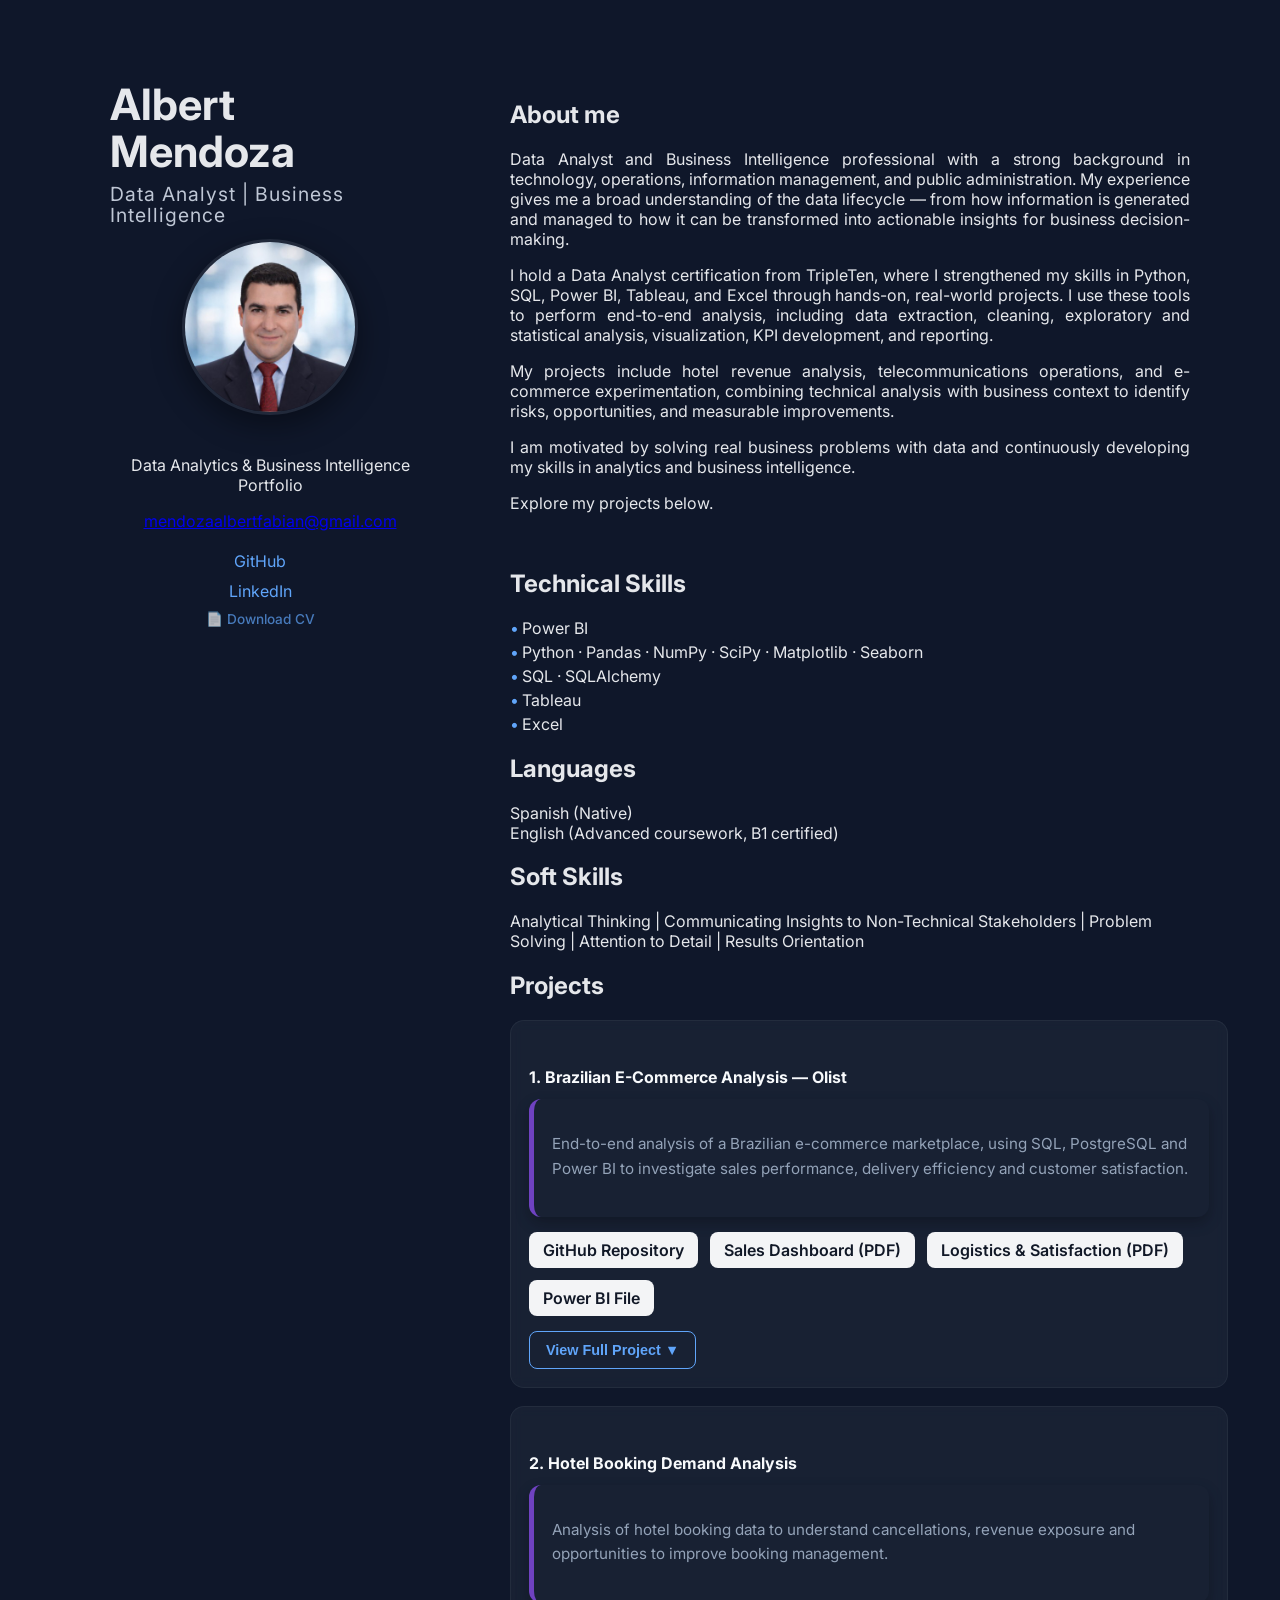
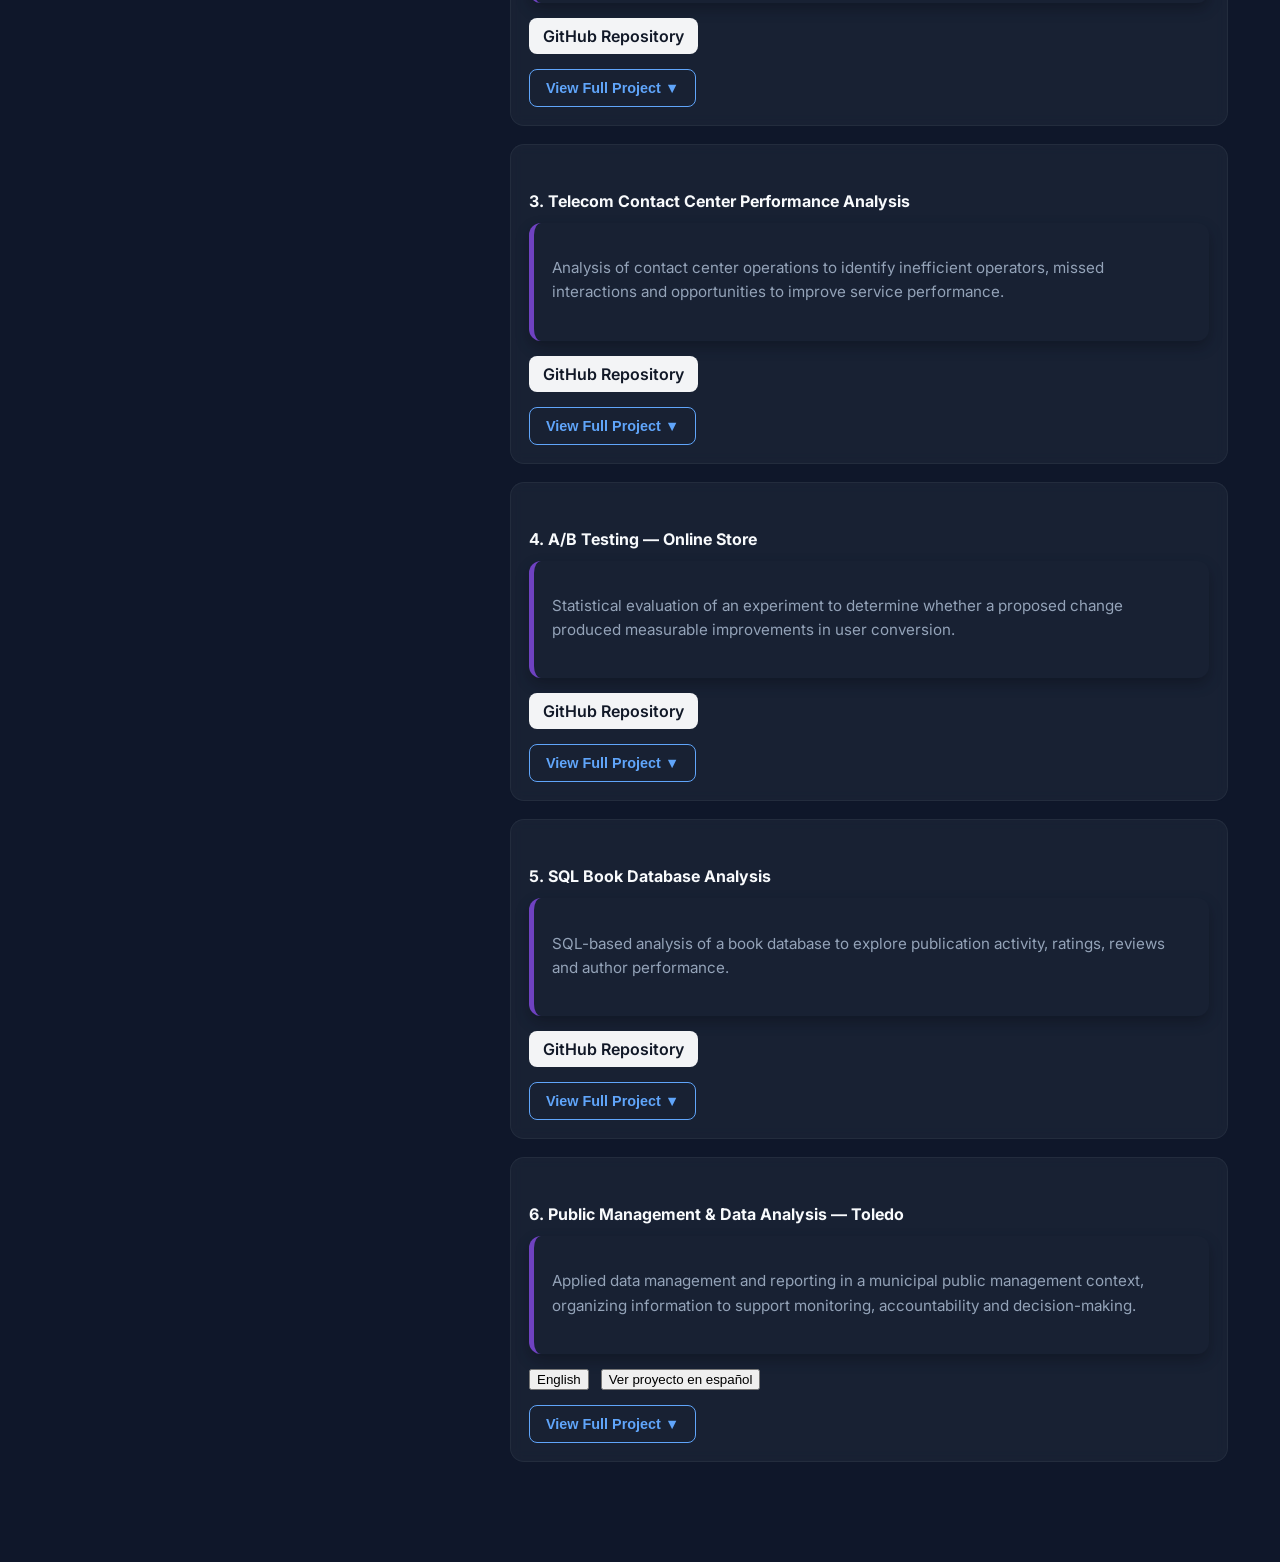
==== commit 8f79c6b7: "Update index.html olist project added" ====
--- a/index.html
+++ b/index.html
@@ -108,1389 +108,331 @@
   </p>
 </section>
 
-        <!-- PROJECTS -->
-
-<section class="projects">
-  <h2>Selected Projects</h2>
-
-  <!-- ============================================================ -->
-
-  <!-- PROJECT 1 — HOTEL BOOKING                                     -->
-
-  <!-- ============================================================ -->
-
-  <div class="project">
-
-
-            <h2>1. Hotel Booking Analysis — Strategic Revenue & Cancellation Analysis</h2>
-
-<!-- EXECUTIVE SUMMARY -->
-<div class="project-highlight">
-  <h3>📌 Executive Summary</h3>
-  <ul>
-    <li>
-      <strong>Business problem:</strong>
-      Identify cancellation patterns, high-risk customer profiles, and revenue optimization opportunities across two Portuguese hotels to reduce financial losses and improve profitability.
-    </li>
-
-    <li>
-      <strong>Dataset:</strong>
-      119,390 real hotel bookings from two Portuguese properties — a City Hotel in Lisboa and a Resort Hotel in the Algarve — covering 2015–2017, including cancellation status, rates, market segments, distribution channels, and customer characteristics.
-    </li>
-
-    <li>
-      <strong>Tools:</strong>
-      Python, Pandas, Seaborn, Matplotlib, SQL, SQLAlchemy.
-    </li>
-
-    <li>
-      <strong>Key findings:</strong>
-      <ul>
-        <li>
-          37% of all bookings were canceled during the analyzed period, with a significant gap between the City Hotel (41.7%) and Resort Hotel (27.8%).
-        </li>
-        <li>
-          The highest-risk customer profile is a Transient guest booking through an Online TA more than 90 days in advance, without a deposit, and with a history of previous cancellations (94% recurrence).
-        </li>
-        <li>
-          53.7% of cancellations occurred during high-demand months (August, July, May, June, and April), when ADR reached its highest annual level (€125.17 per night).
-        </li>
-        <li>
-          Online TA is the most valuable distribution segment (€13.7M in generated revenue) while simultaneously presenting a high cancellation risk.
-        </li>
-      </ul>
-    </li>
-
-    <li>
-      <strong>Potential business impact:</strong>
-      <ul>
-        <li>
-          Total revenue lost to cancellations during 2015–2017 reached
-          <strong>€16,721,837</strong>, with the City Hotel accounting for 65.1% of the losses (€10.8M).
-        </li>
-        <li>
-          Reducing the City Hotel's cancellation rate from 41.7% to 30% could represent approximately
-          <strong>€3.2M in recovered revenue</strong> through targeted commercial policies.
-        </li>
-        <li>
-          Identifying high-risk customer profiles enables the hotel to intervene at the time of booking, before a cancellation occurs.
-        </li>
-      </ul>
-    </li>
-
-    <li>
-      <strong>Final recommendation:</strong>
-      Implement targeted deposit policies for high-risk Transient bookings made more than 90 days in advance, activate retention strategies during peak season, and encourage direct bookings to reduce dependence on intermediaries.
-    </li>
-  </ul>
-</div>
-
-<!-- BUTTONS -->
-<div class="project-links">
-  <a href="https://github.com/albert777mendoza/hotel_booking_analysis"
-     class="btn" target="_blank">📖 README</a>
-
-  <a href="https://github.com/albert777mendoza/hotel_booking_analysis/blob/main/notebooks/hotel_analysis.ipynb"
-     class="btn" target="_blank">📓 Notebook</a>
-
-  <a href="hotel_booking_analysis/dashboard/hotel-dashboard.html"
-     class="btn" target="_blank">📊 Dashboard</a>
-</div>
-
-<h3>Business Objective</h3>
-<p>
-  Strategic data analysis focused on identifying cancellation patterns and revenue optimization opportunities across two Portuguese hotels. The analysis develops an actionable high-risk customer profile and quantifies the financial impact of cancellations to support data-driven commercial decisions.
-</p>
-
-<h3>Tools & Technologies</h3>
-<p>
-  Python | Pandas | Seaborn | Matplotlib | SQL | SQLAlchemy
-</p>
-
-<h3>Analytical Processes</h3>
-<p>
-  Data Cleaning | Data Transformation |
-  Exploratory Data Analysis (EDA) |
-  Cancellation Analysis | Customer Risk Segmentation |
-  Revenue Analysis (ADR, RevPAR) |
-  SQL Queries on Relational Databases
-</p>
-
-<h3>Key Business Questions</h3>
-<ul>
-  <li>
-    <strong>Who cancels?</strong> Which customer type, market segment, and distribution channel present the highest cancellation risk?
-  </li>
-  <li>
-    <strong>When do cancellations occur?</strong> How does booking lead time affect cancellation rates?
-  </li>
-  <li>
-    <strong>What is the financial impact?</strong> How much revenue is lost to cancellations by hotel, season, and market segment?
-  </li>
-  <li>
-    <strong>Where is the revenue?</strong> Which segments and periods generate the highest value while also presenting the highest risk?
-  </li>
-</ul>
-
-<h3>Methodology</h3>
-<ul>
-  <li>
-    <strong>Data preprocessing:</strong>
-    Cleaned missing values, corrected data types, filtered ADR outliers including negative values and extreme observations such as €5,400 per night, and created derived variables such as season, lead-time segments, and revenue metrics.
-  </li>
-
-  <li>
-    <strong>Exploratory Data Analysis (EDA):</strong>
-    Analyzed booking trends from 2015–2017 and examined cancellation patterns by customer type, market segment, distribution channel, and booking lead time. Recurring seasonal patterns were identified.
-  </li>
-
-  <li>
-    <strong>Cancellation analysis:</strong>
-    Developed a high-risk customer profile by combining customer type, distribution channel, lead time, deposit type, and previous cancellation history. The analysis confirmed a direct relationship between longer booking lead times and higher cancellation rates.
-  </li>
-
-  <li>
-    <strong>Revenue analysis:</strong>
-    Calculated ADR and RevPAR by hotel, season, and market segment. Quantified revenue lost to cancellations by hotel, segment, and month, identifying a concentration of losses during high-demand periods.
-  </li>
-
-  <li>
-    <strong>SQL analysis:</strong>
-    Queried a relational database to answer key business questions and validate findings obtained through Python.
-  </li>
-
-  <li>
-    <strong>Conclusions and recommendations:</strong>
-    Developed an executive summary highlighting the high-risk customer profile, estimated financial impact, and prioritized actions for hotel management.
-  </li>
-</ul>
-
-<h3>Key Visualizations</h3>
-
-<p>
-  Executive KPIs: overall cancellation rate, total revenue lost, and average ADR by hotel. Summary of the financial impact during 2015–2017.
-</p>
-
-<img src="https://raw.githubusercontent.com/albert777mendoza/hotel_booking_analysis/main/images/indicadores_clave.png"
-     alt="Key hotel booking analysis indicators"
-     class="project-img">
-
-<p>
-  Cancellation rate by hotel. The City Hotel (41.7%) shows a significant gap compared with the Resort Hotel (27.8%), making the urban property the primary focus for retention initiatives.
-</p>
-
-<img src="https://raw.githubusercontent.com/albert777mendoza/hotel_booking_analysis/main/images/cancelacion_hotel.png"
-     alt="Cancellation rate by hotel"
-     class="project-img">
-
-<p>
-  Relationship between booking lead time and cancellation rate. Bookings made more than 181 days in advance reached a 57% cancellation rate, confirming a direct relationship between booking lead time and cancellation risk.
-</p>
-
-<img src="https://raw.githubusercontent.com/albert777mendoza/hotel_booking_analysis/main/images/anticipacion_cancelacion.png"
-     alt="Cancellation rate by booking lead time"
-     class="project-img">
-
-<p>
-  Revenue lost to cancellations during 2015–2017. The City Hotel accounts for 65.1% of total losses (€10.8M), defining the priority for intervention by property.
-</p>
-
-<img src="https://raw.githubusercontent.com/albert777mendoza/hotel_booking_analysis/main/images/revenue_perdido.png"
-     alt="Revenue lost to hotel cancellations"
-     class="project-img">
-
-<p>
-  Cancellation rate by distribution channel. Online travel intermediaries consistently show higher cancellation rates than direct channels, supporting the strategy of strengthening direct booking incentives.
-</p>
-
-<img src="https://raw.githubusercontent.com/albert777mendoza/hotel_booking_analysis/main/images/cancelacion_canal.png"
-     alt="Cancellation rate by distribution channel"
-     class="project-img">
-
-<h3>Conclusions & Key Findings</h3>
-<ul>
-  <li>
-    The overall 37% cancellation rate represents <strong>€16.7M in lost revenue</strong> during the analyzed period, with the City Hotel accounting for 65.1% of the financial impact.
-  </li>
-
-  <li>
-    The highest-risk profile is clear and actionable: a Transient customer booking through Online TA more than 90 days in advance, without a deposit, and with previous cancellation history (94% recurrence).
-  </li>
-
-  <li>
-    The concentration of cancellations during peak season increases the financial impact because it coincides with the months with the highest ADR.
-  </li>
-
-  <li>
-    Online TA represents the most complex segment: it generates the highest revenue (€13.7M) while also producing significant cancellation losses, requiring targeted retention strategies rather than exclusion.
-  </li>
-</ul>
-
-<h3>Recommendations</h3>
-<ul>
-  <li>
-    Implement <strong>mandatory non-refundable deposits</strong> for high-risk Transient bookings made more than 90 days in advance, applying the policy according to customer risk profile.
-  </li>
-
-  <li>
-    Activate <strong>proactive communication during peak season</strong> (July and August), including upgrade offers, exclusive benefits, and booking reminders to reduce cancellations during periods with the highest ADR.
-  </li>
-
-  <li>
-    Develop <strong>direct booking incentives</strong> to reduce intermediary dependence, increase control over the customer relationship, and potentially lower cancellation rates.
-  </li>
-
-  <li>
-    Implement a <strong>repeat-cancellation alert system</strong> to automatically identify customers with previous cancellations and apply stricter booking policies at the time of reservation.
-  </li>
-</ul>
-
-</div>
-<!-- END PROJECT 1 -->
-
-          <!-- ============================================================ -->
-<!-- PROJECT 2 — CONTACT CENTER                                  -->
-<!-- ============================================================ -->
-<div class="project">
-
-  <h2>2. Contact Center Operational Efficiency Analysis</h2>
-
-  <div class="project-highlight">
-    <h3>📌 Executive Summary</h3>
+        
+<!-- PROJECTS -->
+<section class="projects" id="projects">
+  <h2>Projects</h2>
+
+  <!-- PROJECT 1: OLIST -->
+  <article class="project">
+    <h3>1. Brazilian E-Commerce Analysis — Olist</h3>
+
+    <div class="project-highlight">
+      <p>
+        End-to-end analysis of a Brazilian e-commerce marketplace,
+        using SQL, PostgreSQL and Power BI to investigate sales
+        performance, delivery efficiency and customer satisfaction.
+      </p>
+    </div>
+
+    <div class="project-links">
+      <a class="btn" href="https://github.com/albert777mendoza/olist_brazilian_ecommerce_analysis"
+         target="_blank" rel="noopener">GitHub Repository</a>
+      <a class="btn" href="https://github.com/albert777mendoza/olist_brazilian_ecommerce_analysis/blob/main/docs/dashboard_ventas.pdf"
+         target="_blank" rel="noopener">Sales Dashboard (PDF)</a>
+      <a class="btn" href="https://github.com/albert777mendoza/olist_brazilian_ecommerce_analysis/blob/main/docs/dashboard_logistica_satisfaccion.pdf"
+         target="_blank" rel="noopener">Logistics &amp; Satisfaction (PDF)</a>
+      <a class="btn" href="https://github.com/albert777mendoza/olist_brazilian_ecommerce_analysis/blob/main/PBI/olist.pbix"
+         target="_blank" rel="noopener">Power BI File</a>
+    </div>
+
+    <div class="project-language-buttons">
+      <button type="button" class="btn"
+        onclick="document.getElementById('olist-en').hidden=false;
+                 document.getElementById('olist-es').hidden=true;">
+        English
+      </button>
+      <button type="button" class="btn"
+        onclick="document.getElementById('olist-en').hidden=true;
+                 document.getElementById('olist-es').hidden=false;">
+        Ver proyecto en español
+      </button>
+    </div>
+
+    <div id="olist-en">
+      <h4>Business Objective</h4>
+      <p>
+        Evaluate marketplace sales trends and identify how delivery
+        performance relates to customer satisfaction, generating
+        actionable insights for business decisions.
+      </p>
+
+      <h4>Key Findings</h4>
+      <ul>
+        <li>Sales increased by approximately 138% when comparing
+          January–August 2017 with the same period in 2018.</li>
+        <li>Orders delivered on time received an average review score
+          of 4.29, compared with 2.57 for late deliveries.</li>
+        <li>Negative reviews represented 9.19% of on-time deliveries
+          and 53.99% of late deliveries.</li>
+      </ul>
+
+      <h4>Business Recommendations</h4>
+      <ul>
+        <li>Monitor delivery delays by seller, carrier and location.</li>
+        <li>Prioritize operational improvements for orders at risk
+          of late delivery.</li>
+        <li>Track sales trends and customer satisfaction through
+          business-focused dashboards.</li>
+      </ul>
+
+      <p><strong>Tools:</strong> SQL, PostgreSQL, Power BI, data
+        validation, KPI analysis and business reporting.</p>
+    </div>
+
+    <div id="olist-es" hidden>
+      <h4>Objetivo de negocio</h4>
+      <p>
+        Evaluar las tendencias de ventas del marketplace e identificar
+        cómo el desempeño de las entregas se relaciona con la
+        satisfacción del cliente, generando información útil para
+        la toma de decisiones.
+      </p>
+
+      <h4>Principales hallazgos</h4>
+      <ul>
+        <li>Las ventas aumentaron aproximadamente un 138% al comparar
+          enero–agosto de 2017 con el mismo periodo de 2018.</li>
+        <li>Los pedidos entregados a tiempo obtuvieron una calificación
+          promedio de 4,29, frente a 2,57 para las entregas tardías.</li>
+        <li>Las reseñas negativas representaron el 9,19% de las
+          entregas a tiempo y el 53,99% de las entregas tardías.</li>
+      </ul>
+
+      <h4>Recomendaciones de negocio</h4>
+      <ul>
+        <li>Monitorear los retrasos por vendedor, transportista
+          y ubicación.</li>
+        <li>Priorizar mejoras operativas en los pedidos con riesgo
+          de entrega tardía.</li>
+        <li>Hacer seguimiento a las ventas y la satisfacción del
+          cliente mediante dashboards orientados al negocio.</li>
+      </ul>
+
+      <p><strong>Herramientas:</strong> SQL, PostgreSQL, Power BI,
+        validación de datos, análisis de indicadores e informes
+        de negocio.</p>
+    </div>
+  </article>
+
+  <!-- PROJECT 2: HOTEL BOOKING -->
+  <article class="project">
+    <h3>2. Hotel Booking Demand Analysis</h3>
+
+    <div class="project-highlight">
+      <p>
+        Analysis of hotel booking data to understand cancellations,
+        revenue exposure and opportunities to improve booking
+        management.
+      </p>
+    </div>
+
+    <div class="project-links">
+      <a class="btn" href="https://github.com/albert777mendoza/hotel_booking_analysis"
+         target="_blank" rel="noopener">GitHub Repository</a>
+    </div>
+
+    <h4>Business Objective</h4>
+    <p>
+      Identify cancellation patterns, compare City Hotel and Resort
+      Hotel performance, and assess opportunities to reduce revenue
+      losses through data-driven recommendations.
+    </p>
+
+    <h4>Key Questions</h4>
     <ul>
-      <li>
-        <strong>Business problem:</strong>
-        Identify operational inefficiencies and critical factors affecting contact center performance, with a focus on missed calls and outbound call effectiveness.
-      </li>
-
-      <li>
-        <strong>Dataset:</strong>
-        Operational records of inbound and outbound calls, including call duration, missed calls, and performance metrics by operator.
-      </li>
-
-      <li>
-        <strong>Tools:</strong>
-        Python, Pandas, Seaborn, statistical analysis, and Tableau.
-      </li>
-
-      <li>
-        <strong>Key findings:</strong>
-        <ul>
-          <li>
-            Missed calls and low outbound call effectiveness were identified as the main drivers of operational inefficiency.
-          </li>
-          <li>
-            Outbound calls showed a significantly higher missed-call rate than inbound calls, confirmed through statistical hypothesis testing.
-          </li>
-          <li>
-            Nearly 50% of operators were classified as medium- or critical-risk based on the operational efficiency score.
-          </li>
-        </ul>
-      </li>
-
-      <li>
-        <strong>Potential business impact:</strong>
-        <ul>
-          <li>
-            Potential productivity losses of approximately <strong>$6K USD per month</strong> were estimated from operational waiting time associated with critical operators.
-          </li>
-          <li>
-            Reducing the missed-call rate from 37% to the operational target of 5% could recover more than <strong>10,000 additional customer interactions</strong>.
-          </li>
-          <li>
-            The analysis enables management to prioritize interventions for critical operators, optimize outbound calling processes, and improve overall contact center capacity.
-          </li>
-        </ul>
-      </li>
-
-      <li>
-        <strong>Final recommendation:</strong>
-        Implement operational monitoring dashboards and optimize contact schedules and calling lists to reduce failed calls and improve productivity.
-      </li>
+      <li>Which hotel type has the highest cancellation rate?</li>
+      <li>How do booking channels and customer characteristics
+        relate to cancellations?</li>
+      <li>Which operational changes could help reduce cancellation
+        risk?</li>
     </ul>
-  </div>
-
-  <div class="project-links">
-    <a href="https://github.com/albert777mendoza/final_project_da/tree/main/case1_telecom"
-       target="_blank">📖 README</a>
-
-    <a href="https://github.com/albert777mendoza/final_project_da/blob/main/case1_telecom/notebooks/telecom_case.ipynb"
-       target="_blank">📓 Notebook</a>
-
-    <a href="https://public.tableau.com/views/Case1_TelecomFinalProyectD_A/Hoja1"
-       target="_blank">📊 Dashboard</a>
-  </div>
-
-  <h3>Business Objective</h3>
-  <p>
-    Data analysis project focused on identifying inefficient operators within a contact center through a performance ranking and traffic-light classification system based on operational KPIs. The solution evaluated individual and group performance to support coaching, training, and operational optimization.
-  </p>
-
-  <h3>Tools & Technologies</h3>
-  <p>
-    Python | Pandas | Seaborn | Tableau
-  </p>
-
-  <h3>Analytical Processes</h3>
-  <p>
-    Data Cleaning | Data Transformation |
-    Exploratory Data Analysis (EDA) |
-    Performance Threshold Definition |
-    Operator Risk Classification |
-    Statistical Hypothesis Testing
-  </p>
-
-  <h3>Key Business Questions</h3>
-  <ul>
-    <li>
-      What is the main factor affecting operational effectiveness in the contact center?
-    </li>
-    <li>
-      How are operational inefficiency levels distributed, and what is their percentage impact?
-    </li>
-    <li>
-      What actions could improve operational quality and efficiency?
-    </li>
-  </ul>
-
-  <h3>Methodology</h3>
-  <ul>
-    <li>
-      <strong>Data preprocessing:</strong>
-      Cleaned, integrated, and standardized operational data, checking for inconsistencies, duplicates, and missing values.
-    </li>
-
-    <li>
-      <strong>Exploratory Data Analysis (EDA):</strong>
-      Analyzed variable distributions, call types, and operator performance to identify operational patterns and inefficiencies.
-    </li>
-
-    <li>
-      <strong>Business analysis:</strong>
-      Identified critical factors associated with missed calls and operational performance, translating findings into actionable insights.
-    </li>
-
-    <li>
-      <strong>Statistical hypothesis testing:</strong>
-      Tested whether the missed-call rate differed significantly between inbound and outbound calls.
-    </li>
-  </ul>
-
-  <h3>Key Visualizations</h3>
-
-  <p>
-    Relationship between customer volume handled and total call duration by operator. The visualization incorporates a traffic-light classification system to identify critical operators and improvement opportunities.
-  </p>
-
-  <img src="assets/img/grafica-operadores.png"
-       alt="Operational performance by operator"
-       class="project-img">
-
-  <p>
-    Correlation matrix of contact center operational variables, highlighting relationships between call volume, duration, missed calls, and operational inefficiency.
-  </p>
-
-  <img src="assets/img/heatmap-correlacion.png"
-       alt="Correlation between contact center operational variables"
-       class="project-img">
-
-  <p>
-    Operator segmentation using a traffic-light classification system based on operational performance indicators and risk levels.
-  </p>
-
-  <img src="assets/img/distribucion-eficiencia.png"
-       alt="Operational efficiency distribution"
-       class="project-img">
-
-  <h3>Conclusions & Key Findings</h3>
-  <ul>
-    <li>
-      The identified operational inefficiency shows a structural pattern primarily associated with the high missed-call rate and low outbound call effectiveness.
-    </li>
-
-    <li>
-      Missed calls showed a significant relationship with operational performance
-      (<strong>r = 0.52</strong>), reaching critical levels when operator availability was limited.
-    </li>
-
-    <li>
-      Outbound calls showed a significantly higher missed-call rate than inbound calls
-      (<strong>52.56% vs. 41.46%</strong>), with the difference statistically validated
-      (<strong>Z = 21.433, p &lt; 0.001</strong>).
-    </li>
-  </ul>
-
-  <h3>Recommended Strategies</h3>
-  <ul>
-    <li>
-      Optimize contact lists and calling schedules to reduce failed calls and improve the effective contact rate.
-    </li>
-
-    <li>
-      Implement operational monitoring dashboards to track missed calls, call duration, and operator performance.
-    </li>
-
-    <li>
-      Strengthen training and call-time management practices to improve productivity and operational quality.
-    </li>
-  </ul>
-
-</div>
-<!-- END PROJECT 2 -->
-
-         <!-- ============================================================ -->
-<!-- PROJECT 3 — A/B TESTING                                     -->
-<!-- ============================================================ -->
-<div class="project">
-
-  <h2>3. A/B Testing – Evaluating an E-commerce Recommendation System</h2>
-
-  <div class="project-highlight">
-    <h3>📌 Executive Summary</h3>
+
+    <p><strong>Tools:</strong> Python, Pandas, data analysis,
+      visualization and statistical reasoning.</p>
+  </article>
+
+  <!-- PROJECT 3: CONTACT CENTER -->
+  <article class="project">
+    <h3>3. Telecom Contact Center Performance Analysis</h3>
+
+    <div class="project-highlight">
+      <p>
+        Analysis of contact center operations to identify inefficient
+        operators, missed interactions and opportunities to improve
+        service performance.
+      </p>
+    </div>
+
+    <div class="project-links">
+      <a class="btn" href="https://github.com/albert777mendoza/final_project_da"
+         target="_blank" rel="noopener">GitHub Repository</a>
+    </div>
+
+    <h4>Key Findings</h4>
     <ul>
-
-      <li>
-        <strong>Business problem:</strong>
-        Evaluate whether a new recommendation system improves the conversion rate of an online store compared with the existing system.
-      </li>
-
-      <li>
-        <strong>Dataset:</strong>
-        User behavior data from an A/B experiment, including navigation events, conversions, and performance metrics for control (A) and test (B) groups.
-      </li>
-
-      <li>
-        <strong>Tools:</strong>
-        Python, Pandas, Seaborn, SciPy, and Matplotlib.
-      </li>
-
-      <li>
-        <strong>Key findings:</strong>
-        <ul>
-          <li>
-            The test group (B) did not show a statistically significant improvement in conversion compared with the control group (A).
-          </li>
-          <li>
-            Overall funnel conversion was slightly lower in group B, with a difference of approximately <strong>-1.1 percentage points</strong> compared with group A.
-          </li>
-          <li>
-            The experiment presented relevant methodological issues, including group imbalance, potential user contamination, and temporal bias.
-          </li>
-        </ul>
-      </li>
-
-      <li>
-        <strong>Business impact:</strong>
-        <ul>
-          <li>
-            The analysis prevented the potential implementation of a product change without statistical evidence of a real improvement.
-          </li>
-          <li>
-            Methodological risks were identified that could have led to incorrect conclusions about the performance of the new recommendation system.
-          </li>
-          <li>
-            The findings provided recommendations to improve the reliability of future experiments and data-driven product decisions.
-          </li>
-        </ul>
-      </li>
-
-      <li>
-        <strong>Recommended next steps:</strong>
-        <ul>
-          <li>
-            Repeat the experiment with balanced groups and controlled random assignment.
-          </li>
-          <li>
-            Increase the sample size to improve statistical power.
-          </li>
-          <li>
-            Include additional business metrics such as revenue per user, retention, and average order value.
-          </li>
-          <li>
-            Evaluate alternative hypotheses regarding user behavior at critical funnel stages.
-          </li>
-        </ul>
-      </li>
-
-      <li>
-        <strong>Final recommendation:</strong>
-        Do not implement the current change until a new experiment is conducted with improved experimental design and stronger bias controls.
-      </li>
-
+      <li>Failed outbound calls represented 52.56% of the analyzed
+        interactions, compared with 41.46% for inbound calls.</li>
+      <li>A statistical comparison showed a significant difference
+        between these proportions (z = 21.433, p &lt; 0.001).</li>
+      <li>Operator performance metrics can help prioritize
+        coaching and operational follow-up.</li>
     </ul>
-  </div>
-
-  <div class="project-links">
-
-    <a href="https://github.com/albert777mendoza/final_project_da/tree/main/case2_ab_testing"
-       class="btn"
-       target="_blank">📖 README</a>
-
-    <a href="https://github.com/albert777mendoza/final_project_da/blob/main/case2_ab_testing/notebooks/ab_testing.ipynb"
-       class="btn"
-       target="_blank">📓 Notebook</a>
-
-  </div>
-
-  <h3>Business Objective</h3>
-  <p>
-    Evaluate whether the newly implemented recommendation system generated a statistically significant improvement in the online store's conversion rate by comparing a control group with a test group.
-  </p>
-
-  <h3>Tools & Technologies</h3>
-  <p>
-    Python | Pandas | Seaborn | SciPy | Matplotlib
-  </p>
-
-  <h3>Analytical Processes</h3>
-  <p>
-    Data Cleaning | Data Transformation |
-    Exploratory Data Analysis (EDA) |
-    Conversion Funnel Analysis |
-    A/B Testing |
-    Statistical Significance Testing
-  </p>
-
-  <h3>Key Business Questions</h3>
-  <ul>
-    <li>
-      Does the change implemented in group B generate a significant improvement across the conversion funnel?
-    </li>
-
-    <li>
-      Should the online store implement the proposed recommendation system?
-    </li>
-
-    <li>
-      Does statistical testing confirm that the observed difference is significant?
-    </li>
-  </ul>
-
-  <h3>Methodology</h3>
-  <ul>
-
-    <li>
-      <strong>Data preprocessing:</strong>
-      Cleaned, integrated, and standardized the experiment data, checking for inconsistencies, duplicates, missing values, and potential data quality issues.
-    </li>
-
-    <li>
-      <strong>Exploratory Data Analysis (EDA):</strong>
-      Compared sample sizes, user-level event distributions, and daily activity. Defined the eligible population and identified potential anomalies before evaluating the experiment results.
-    </li>
-
-    <li>
-      <strong>Conversion funnel construction:</strong>
-      Built the conversion funnel to compare user progression across the main stages of the customer journey. Group A consistently contained more users than group B, revealing an initial imbalance that needed to be considered when interpreting the results.
-    </li>
-
-    <li>
-      <strong>A/B test evaluation:</strong>
-      Compared conversion rates between groups across the funnel. Group B showed a small improvement at the product page → product cart stage, but this advantage was not sustained through the final conversion stage.
-    </li>
-
-    <li>
-      <strong>Statistical significance testing:</strong>
-      Applied statistical hypothesis testing to determine whether the observed difference in conversion performance between groups was statistically significant.
-    </li>
-
-  </ul>
-
-  <h3>Key Visualizations</h3>
-
-  <p>
-    Comparative conversion funnel showing how users progressed through each stage of the customer journey. The visualization helps evaluate whether the new recommendation system improved user progression and conversion compared with the control group.
-  </p>
-
-  <img src="assets/img/funnel-comparativo.png"
-       alt="Comparative conversion funnel"
-       class="project-img">
-
-  <p>
-    Daily event activity throughout the experiment period. The visualization helps identify temporal trends, interaction peaks, and potential anomalies affecting groups A and B.
-  </p>
-
-  <img src="assets/img/eventos-dia.png"
-       alt="Daily user events"
-       class="project-img">
-
-  <p>
-    Summary comparison of users, conversions, and revenue across both experiment groups. The results show that the control group achieved better overall conversion and revenue performance than the test group.
-  </p>
-
-  <img src="assets/img/resumen-prueba.png"
-       alt="A/B test summary"
-       class="project-img">
-
-  <h3>Conclusions & Key Findings</h3>
-  <ul>
-
-    <li>
-      Overall, group B did not outperform group A across the conversion funnel. The test group showed only a limited improvement at an intermediate stage, followed by weaker performance at the final conversion stage.
-    </li>
-
-    <li>
-      The implemented change did not generate a statistically significant improvement in the overall funnel. The observed difference was approximately <strong>-1.1 percentage points</strong>.
-    </li>
-
-    <li>
-      Statistical testing confirmed that the observed difference was not significant
-      (<strong>p-value = 0.3024</strong>).
-    </li>
-
-  </ul>
-
-  <h3>Recommendations</h3>
-  <ul>
-
-    <li>
-      Do not implement the current recommendation system based on the observed results.
-    </li>
-
-    <li>
-      Repeat the experiment using balanced groups, controlled random assignment, and stronger controls for potential sources of bias.
-    </li>
-
-    <li>
-      Increase the sample size and experiment duration where appropriate to improve statistical power and reliability.
-    </li>
-
-  </ul>
-
-</div>
-<!-- END PROJECT 3 -->
-
-          
-
-<!-- ============================================================ -->
-<!-- PROJECT 4 — SQL BOOK DATABASE                               -->
-<!-- ============================================================ -->
-<div class="project">
-
-  <h2>4. Book Database Analysis — SQL & Relational Data Analysis</h2>
-
-  <div class="project-summary">
-
-    <div class="project-highlight">
-      <h3>📌 Executive Summary</h3>
-
-      <ul>
-
-        <li>
-          <strong>Business problem:</strong>
-          Analyze a relational database of books, authors, publishers, users, ratings, and reviews to identify patterns that could support product and content strategy decisions.
-        </li>
-
-        <li>
-          <strong>Dataset:</strong>
-          Relational database containing information about books, authors, publishers, user ratings, and written reviews.
-        </li>
-
-        <li>
-          <strong>Tools:</strong>
-          SQL, SQLAlchemy, Python, Pandas, Seaborn, SciPy, and Matplotlib.
-        </li>
-
-        <li>
-          <strong>Key findings:</strong>
-          <ul>
-            <li>
-              Book production is highly concentrated among a small number of publishers, particularly Penguin Books and Vintage.
-            </li>
-
-            <li>
-              User ratings are substantially more common than written reviews, indicating lower participation in content creation.
-            </li>
-
-            <li>
-              Highly rated books are not necessarily those with the highest number of reviews, highlighting the importance of considering both quality perception and user engagement.
-            </li>
-
-            <li>
-              Author-level analysis revealed differences in productivity, average ratings, and review volume across the catalog.
-            </li>
-          </ul>
-        </li>
-
-        <li>
-          <strong>Business recommendations:</strong>
-          Use user segmentation and personalized recommendations to improve content discovery, while introducing engagement mechanisms to encourage users to contribute more written reviews.
-        </li>
-
-      </ul>
-    </div>
-
-    <div class="project-links">
-
-      <a href="https://github.com/albert777mendoza/final_project_da/tree/main/case3_sql"
-         class="btn"
-         target="_blank">📖 README</a>
-
-      <a href="https://github.com/albert777mendoza/final_project_da/blob/main/case3_sql/notebooks/sql_analysis.ipynb"
-         class="btn"
-         target="_blank">📓 Notebook</a>
-
-    </div>
-
-  </div>
-
-  <h3>Business Objective</h3>
-
-  <p>
-    Analyze a relational database containing books, publishers, authors, ratings, and user reviews to identify patterns in publishing activity, content engagement, and perceived book quality, supporting data-driven product recommendations.
-  </p>
-
-  <h3>Tools & Technologies</h3>
-
-  <p>
-    SQL | SQLAlchemy | Python | Pandas | Seaborn | SciPy | Matplotlib
-  </p>
-
-  <h3>Analytical Processes</h3>
-
-  <p>
-    Relational Database Exploration |
-    SQL Querying |
-    Table Joins |
-    Aggregation |
-    Filtering |
-    Data Validation |
-    Result Analysis |
-    Business Insight Generation
-  </p>
-
-  <h3>Key Business Questions</h3>
-
-  <ul>
-
-    <li>
-      Which publishers have the largest presence in the book catalog?
-    </li>
-
-    <li>
-      How do user ratings and written reviews vary across books and authors?
-    </li>
-
-    <li>
-      Is higher perceived book quality associated with greater user engagement?
-    </li>
-
-    <li>
-      Which authors combine strong ratings, productivity, and user engagement?
-    </li>
-
-    <li>
-      What product strategies could improve content discovery and user participation?
-    </li>
-
-  </ul>
-
-  <h3>Methodology</h3>
-
-  <ul>
-
-    <li>
-      <strong>Database exploration:</strong>
-      Identified tables, primary keys, foreign keys, and relationships between authors, books, publishers, ratings, and reviews.
-    </li>
-
-    <li>
-      <strong>SQL query development:</strong>
-      Built queries using aggregation functions such as COUNT and AVG, filtering with WHERE and HAVING, and relational joins including INNER JOIN to answer key business questions.
-    </li>
-
-    <li>
-      <strong>Data analysis:</strong>
-      Examined publishing volume, review activity, average ratings, publisher concentration, and author-level performance to identify relevant patterns.
-    </li>
-
-    <li>
-      <strong>Business interpretation:</strong>
-      Translated database-level results into insights related to user engagement, content discovery, publisher concentration, and perceived quality.
-    </li>
-
-    <li>
-      <strong>Recommendations:</strong>
-      Proposed strategies to increase written reviews through engagement mechanisms and improve book discovery through filtering, segmentation, and personalized recommendations.
-    </li>
-
-  </ul>
-
-  <h3>Key Visualizations</h3>
-
-  <p>
-    Distribution of written reviews per user. The analysis shows that users contribute significantly more ratings than written reviews, highlighting an opportunity to increase participation in user-generated content.
-  </p>
-
-  <img src="assets/img/resenas-usuario.png"
-       alt="Distribution of reviews per user"
-       class="project-img">
-
-  <p>
-    Relationship between average book rating and number of written reviews. Most highly rated books have relatively limited review activity, showing that perceived quality and user-generated content volume do not necessarily move together.
-  </p>
-
-  <img src="assets/img/calificacion-resenas.png"
-       alt="Relationship between average rating and number of reviews"
-       class="project-img">
-
-  <p>
-    Author-level comparison combining publishing volume, average rating, and review activity. The visualization highlights differences between highly established authors and authors with lower catalog presence or engagement.
-  </p>
-
-  <img src="assets/img/autores.png"
-       alt="Author productivity, quality, and popularity"
-       class="project-img">
-
-  <h3>Conclusions & Key Findings</h3>
-
-  <ul>
-
-    <li>
-      A small number of publishers, particularly Penguin Books and Vintage, account for a significant share of the book catalog, indicating a concentrated publishing structure.
-    </li>
-
-    <li>
-      Highly engaged users who have rated more than 50 books write an average of approximately 24 reviews, suggesting that written content requires a higher level of user commitment than simple ratings.
-    </li>
-
-    <li>
-      Book ratings show substantial variation across titles, reflecting differences in author, content, and individual reader preferences.
-    </li>
-
-    <li>
-      The number of reviews should be considered alongside average ratings when evaluating book popularity and perceived quality.
-    </li>
-
-  </ul>
-
-  <h3>Recommendations</h3>
-
-  <ul>
-
-    <li>
-      Encourage written reviews through gamification, recognition systems, badges, or other engagement mechanisms.
-    </li>
-
-    <li>
-      Improve book discovery through filtering and segmentation based on genre, style, popularity, ratings, and user preferences.
-    </li>
-
-    <li>
-      Use author- and book-level performance indicators to support personalized recommendation strategies and increase engagement with less-visible content.
-    </li>
-
-  </ul>
-
-</div>
-<!-- END PROJECT 4 -->     
-
-  <!-- ============================================================ -->
-<!-- PROJECT 5 — VERSIÓN ESPAÑOL                                -->
-<!-- ============================================================ -->
-
-<div class="project">
-
-  <h2>5. Análisis Territorial de Toledo — Analítica de Datos Municipales</h2>
-
-  <div class="project-summary">
-
-    <div class="project-highlight">
-
-      <h3>📌 Resumen Ejecutivo</h3>
-
-      <ul>
-
-        <li>
-          <strong>Problema de negocio:</strong>
-          Analizar indicadores municipales históricos para comprender el comportamiento fiscal, la gestión institucional y las condiciones de educación, salud y demografía de Toledo, Norte de Santander, apoyando la planeación y la toma de decisiones basada en datos.
-        </li>
-
-        <li>
-          <strong>Dataset:</strong>
-          Datos multidimensionales oficiales del municipio provenientes del Departamento Nacional de Planeación (DNP) a través de la plataforma TerriData.
-        </li>
-
-        <li>
-          <strong>Herramientas:</strong>
-          Python, Pandas, Seaborn, Matplotlib, Jupyter Notebook, Git y GitHub.
-        </li>
-
-        <li>
-          <strong>Principales hallazgos:</strong>
-
-          <ul>
-
-            <li>
-              El análisis histórico permitió identificar cambios importantes en diferentes indicadores municipales, especialmente en ingresos y desempeño institucional.
-            </li>
-
-            <li>
-              El enfoque multidimensional permitió analizar conjuntamente indicadores fiscales, demográficos, educativos, de salud y de gestión.
-            </li>
-
-            <li>
-              El análisis temporal permitió observar cambios en el desempeño municipal en lugar de evaluar los indicadores de manera aislada.
-            </li>
-
-            <li>
-              El proyecto demuestra cómo los datos públicos oficiales pueden transformarse en indicadores estructurados para apoyar el monitoreo y la planeación municipal.
-            </li>
-
-          </ul>
-
-        </li>
-
-        <li>
-          <strong>Recomendaciones de negocio:</strong>
-          Establecer un monitoreo sistemático de los principales indicadores municipales e integrar información financiera, social e institucional en dashboards que apoyen decisiones administrativas basadas en evidencia.
-        </li>
-
-      </ul>
-
-    </div>
-
-    <div class="project-links">
-
-      <a href="https://github.com/albert777mendoza/analisis-toledo-terridata"
-         class="btn"
-         target="_blank">
-         📖 README
-      </a>
-
-      <a href="https://github.com/albert777mendoza/analisis-toledo-terridata/blob/main/notebooks/analisis_toledo.ipynb"
-         class="btn"
-         target="_blank">
-         📓 Notebook
-      </a>
-
-    </div>
-
-  </div>
-
-
-  <h3>Objetivo del Proyecto</h3>
-
-  <p>
-    Analizar datos municipales oficiales provenientes de la plataforma TerriData del DNP para identificar patrones históricos en el desempeño fiscal, la gestión pública y los indicadores de educación, salud y demografía de Toledo, Norte de Santander.
-  </p>
-
-  <p>
-    El objetivo es transformar datos heterogéneos del sector público en indicadores analíticos claros que puedan apoyar el monitoreo, la planeación y la toma de decisiones basada en evidencia.
-  </p>
-
-
-  <h3>Herramientas y Tecnologías</h3>
-
-  <p>
-    Python | Pandas | Seaborn | Matplotlib | Jupyter Notebook | Git | GitHub
-  </p>
-
-
-  <h3>Procesos Analíticos</h3>
-
-  <p>
-    Exploración de Datos Públicos |
-    Limpieza y Preprocesamiento |
-    Filtrado de Datos |
-    Transformación |
-    Agregación |
-    Análisis Descriptivo |
-    Análisis Temporal |
-    Visualización |
-    Análisis de Desempeño Municipal
-  </p>
-
-
-  <h3>Preguntas Clave de Negocio</h3>
-
-  <ul>
-
-    <li>
-      ¿Cómo han evolucionado los principales indicadores municipales a lo largo del tiempo?
-    </li>
-
-    <li>
-      ¿Cómo ha cambiado el comportamiento de los ingresos municipales durante los diferentes períodos?
-    </li>
-
-    <li>
-      ¿Qué cambios pueden observarse en los indicadores de educación, salud y demografía?
-    </li>
-
-    <li>
-      ¿Qué dimensiones presentan los cambios más significativos en el desempeño municipal?
-    </li>
-
-    <li>
-      ¿Cómo pueden los datos multidimensionales mejorar el monitoreo y la planeación municipal?
-    </li>
-
-  </ul>
-
-
-  <h3>Metodología</h3>
-
-  <ul>
-
-    <li>
-      <strong>Extracción e inspección:</strong>
-      Carga de datasets oficiales de TerriData en Python y revisión de estructura, variables, tipos de datos, cobertura temporal y valores faltantes.
-    </li>
-
-    <li>
-      <strong>Limpieza y transformación:</strong>
-      Estandarización de datasets, filtrado de registros correspondientes a Toledo, selección de indicadores relevantes y preparación de dataframes para el análisis.
-    </li>
-
-    <li>
-      <strong>Análisis de indicadores:</strong>
-      Evaluación de indicadores históricos relacionados con ingresos municipales, gestión institucional y dimensiones de educación, salud y demografía.
-    </li>
-
-    <li>
-      <strong>Análisis de tendencias:</strong>
-      Comparación del comportamiento de los indicadores durante diferentes años para identificar cambios, períodos de mejora y variaciones en el desempeño municipal.
-    </li>
-
-    <li>
-      <strong>Visualización:</strong>
-      Creación de gráficos y visualizaciones multidimensionales mediante Matplotlib y Seaborn para comunicar los patrones históricos de manera clara.
-    </li>
-
-    <li>
-      <strong>Interpretación:</strong>
-      Transformación de los resultados analíticos en insights útiles para el monitoreo, la planeación y la priorización de áreas de gestión municipal.
-    </li>
-
-  </ul>
-
-
-  <h3>Visualización Principal</h3>
-
-  <p>
-    <strong>Matriz de Desempeño Multidimensional — Municipio de Toledo</strong>
-  </p>
-
-  <p>
-    La matriz resume el comportamiento histórico de diferentes indicadores municipales entre 2000 y 2025, permitiendo observar simultáneamente distintas dimensiones del desempeño territorial.
-  </p>
-
-  <img src="assets/img/matriz-desempeno-toledo.png"
-       alt="Matriz de desempeño multidimensional del municipio de Toledo, Norte de Santander"
-       class="project-img">
-
-
-  <h3>Conclusiones y Principales Hallazgos</h3>
-
-  <ul>
-
-    <li>
-      El desempeño municipal presenta variaciones importantes entre indicadores y períodos, lo que refuerza la necesidad de analizar la información territorial de manera longitudinal.
-    </li>
-
-    <li>
-      Los indicadores de ingresos presentan cambios significativos durante el período histórico analizado, aportando contexto para comprender la capacidad fiscal municipal.
-    </li>
-
-    <li>
-      Los indicadores de gestión institucional y desempeño social deben analizarse conjuntamente con la información fiscal para obtener una visión más amplia del desempeño municipal.
-    </li>
-
-    <li>
-      El enfoque multidimensional proporciona un marco analítico más completo que la evaluación independiente de cada indicador.
-    </li>
-
-    <li>
-      El proyecto establece un flujo de trabajo analítico reutilizable que puede adaptarse a otros municipios colombianos utilizando fuentes oficiales comparables.
-    </li>
-
-  </ul>
-
-
-  <h3>Recomendaciones</h3>
-
-  <ul>
-
-    <li>
-      Desarrollar dashboards de monitoreo que integren indicadores fiscales, sociales, demográficos e institucionales en un único entorno analítico.
-    </li>
-
-    <li>
-      Establecer referencias históricas que permitan identificar cambios significativos en el desempeño municipal y apoyar revisiones periódicas de gestión.
-    </li>
-
-    <li>
-      Combinar indicadores financieros y sociales al evaluar el desempeño municipal, evitando analizar la ejecución presupuestal de manera aislada.
-    </li>
-
-    <li>
-      Automatizar los procesos de preparación de datos y generación de indicadores para facilitar actualizaciones periódicas y su replicación en otros municipios.
-    </li>
-
-    <li>
-      Ampliar el análisis con información oficial adicional de ejecución financiera, como CUIPO, para fortalecer el componente fiscal del modelo analítico.
-    </li>
-
-  </ul>
-
-
-</div>
-
-<!-- END PROJECT 5 -->
-
-  <!-- ============================================================ -->
-<!-- PROJECT 5 — TOLEDO TERRITORIAL ANALYSIS                     -->
-<!-- ============================================================ -->
-
-<div class="project">
-
-  <h2>5. Toledo Territorial Analysis — Municipal Data Analytics</h2>
-
-  <div class="project-summary">
-
-    <div class="project-highlight">
-
-      <h3>📌 Executive Summary</h3>
-
-      <ul>
-
-        <li>
-          <strong>Business problem:</strong>
-          Analyze historical municipal indicators to understand fiscal performance, institutional management, education, health, and demographic conditions in Toledo, Norte de Santander, supporting data-driven local planning and decision-making.
-        </li>
-
-        <li>
-          <strong>Dataset:</strong>
-          Official multidimensional municipal data from the National Planning Department (DNP) through the TerriData platform.
-        </li>
-
-        <li>
-          <strong>Tools:</strong>
-          Python, Pandas, Seaborn, Matplotlib, Jupyter Notebook, Git, and GitHub.
-        </li>
-
-        <li>
-          <strong>Key findings:</strong>
-          <ul>
-
-            <li>
-              Historical analysis revealed significant changes in municipal indicators across different periods, particularly in revenue performance and institutional management.
-            </li>
-
-            <li>
-              The multidimensional approach made it possible to examine fiscal, demographic, education, health, and management indicators within a common analytical framework.
-            </li>
-
-            <li>
-              Time-series analysis helped identify changes in municipal performance rather than evaluating individual indicators in isolation.
-            </li>
-
-            <li>
-              The analysis demonstrates how official public datasets can be transformed into structured indicators to support municipal monitoring and planning.
-            </li>
-
-          </ul>
-        </li>
-
-        <li>
-          <strong>Business recommendations:</strong>
-          Establish systematic monitoring of key municipal indicators and integrate financial, social, and institutional data into dashboards that can support evidence-based administrative decisions.
-        </li>
-
-      </ul>
-
-    </div>
-
-    <div class="project-links">
-
-      <a href="https://github.com/albert777mendoza/analisis-toledo-terridata"
-         class="btn"
-         target="_blank">
-         📖 README
-      </a>
-
-      <a href="https://github.com/albert777mendoza/analisis-toledo-terridata/blob/main/notebooks/analisis_toledo.ipynb"
-         class="btn"
-         target="_blank">
-         📓 Notebook
-      </a>
-
-    </div>
-
-  </div>
-
-
-  <h3>Business Objective</h3>
-
-  <p>
-    Analyze official municipal data from the DNP TerriData platform to identify historical patterns in fiscal performance, public management, education, health, and demographic indicators for Toledo, Norte de Santander.
-  </p>
-
-  <p>
-    The objective is to transform heterogeneous public-sector data into clear analytical indicators that can support municipal monitoring, planning, and evidence-based decision-making.
-  </p>
-
-
-  <h3>Tools & Technologies</h3>
-
-  <p>
-    Python | Pandas | Seaborn | Matplotlib | Jupyter Notebook | Git | GitHub
-  </p>
-
-
-  <h3>Analytical Processes</h3>
-
-  <p>
-    Public Data Exploration |
-    Data Cleaning & Preprocessing |
-    Data Filtering |
-    Data Transformation |
-    Aggregation |
-    Descriptive Analysis |
-    Time-Series Analysis |
-    Data Visualization |
-    Municipal Performance Analysis
-  </p>
-
-
-  <h3>Key Business Questions</h3>
-
-  <ul>
-
-    <li>
-      How have key municipal indicators evolved over time?
-    </li>
-
-    <li>
-      How has municipal revenue performance changed across different periods?
-    </li>
-
-    <li>
-      What changes can be observed in education, health, and demographic indicators?
-    </li>
-
-    <li>
-      Which dimensions show the most significant changes in municipal performance?
-    </li>
-
-    <li>
-      How can multidimensional public data improve municipal monitoring and planning?
-    </li>
-
-  </ul>
-
-
-  <h3>Methodology</h3>
-
-  <ul>
-
-    <li>
-      <strong>Data extraction & inspection:</strong>
-      Loaded official TerriData datasets into Python and examined their structure, variables, data types, temporal coverage, and missing values.
-    </li>
-
-    <li>
-      <strong>Data cleaning & transformation:</strong>
-      Standardized datasets, filtered records related to Toledo, selected relevant indicators, and prepared analytical dataframes for further analysis.
-    </li>
-
-    <li>
-      <strong>Indicator analysis:</strong>
-      Evaluated historical indicators covering municipal revenues, institutional management, education, health, and demographic dimensions.
-    </li>
-
-    <li>
-      <strong>Trend analysis:</strong>
-      Compared indicator behavior across multiple years to identify changes, periods of improvement, and variations in municipal performance.
-    </li>
-
-    <li>
-      <strong>Data visualization:</strong>
-      Created charts and multidimensional visualizations using Matplotlib and Seaborn to communicate historical patterns in a clear and accessible way.
-    </li>
-
-    <li>
-      <strong>Business interpretation:</strong>
-      Translated analytical results into insights that can support municipal monitoring, planning, and prioritization of management areas.
-    </li>
-
-  </ul>
-
-
-  <h3>Key Visualization</h3>
-
-  <p>
-    <strong>Multidimensional Performance Matrix — Municipality of Toledo</strong>
-  </p>
-
-  <p>
-    The matrix summarizes the historical behavior of selected municipal indicators from 2000 to 2025, allowing different dimensions of territorial performance to be viewed simultaneously.
-  </p>
-
-  <img src="assets/img/matriz-desempeno-toledo.png"
-       alt="Multidimensional Performance Matrix for Toledo, Norte de Santander"
-       class="project-img">
-
-
-  <h3>Conclusions & Key Findings</h3>
-
-  <ul>
-
-    <li>
-      Municipal performance varies considerably across indicators and periods, reinforcing the importance of analyzing territorial data longitudinally.
-    </li>
-
-    <li>
-      Revenue indicators show substantial changes over the historical period analyzed, providing useful context for understanding municipal fiscal capacity.
-    </li>
-
-    <li>
-      Institutional management and social indicators should be analyzed together with fiscal information to obtain a broader view of municipal performance.
-    </li>
-
-    <li>
-      The multidimensional approach provides a more complete analytical framework than evaluating individual indicators independently.
-    </li>
-
-    <li>
-      The project establishes a reusable analytical workflow that can be adapted to other Colombian municipalities using comparable official datasets.
-    </li>
-
-  </ul>
-
-
-  <h3>Recommendations</h3>
-
-  <ul>
-
-    <li>
-      Develop monitoring dashboards that consolidate key fiscal, social, demographic, and institutional indicators in a single analytical environment.
-    </li>
-
-    <li>
-      Establish historical benchmarks to identify significant changes in municipal performance and support periodic management reviews.
-    </li>
-
-    <li>
-      Combine financial and social indicators when evaluating municipal performance instead of analyzing budget execution independently.
-    </li>
-
-    <li>
-      Automate the data preparation and indicator-generation process to facilitate periodic updates and replication across municipalities.
-    </li>
-
-    <li>
-      Extend the analysis with additional official financial-execution data, such as CUIPO, to strengthen the fiscal component of the analytical framework.
-    </li>
-
-  </ul>
-
-
-</div>
-
-<!-- END PROJECT 5 -->
-
+
+    <h4>Business Recommendations</h4>
+    <ul>
+      <li>Monitor operator-level KPIs and failed interactions.</li>
+      <li>Investigate the main causes of unsuccessful calls.</li>
+      <li>Use performance dashboards to guide coaching and
+        resource allocation.</li>
+    </ul>
+
+    <p><strong>Tools:</strong> Python, Pandas, data visualization
+      and hypothesis testing.</p>
+  </article>
+
+  <!-- PROJECT 4: A/B TESTING -->
+  <article class="project">
+    <h3>4. A/B Testing — Online Store</h3>
+
+    <div class="project-highlight">
+      <p>
+        Statistical evaluation of an experiment to determine whether
+        a proposed change produced measurable improvements in
+        user conversion.
+      </p>
+    </div>
+
+    <div class="project-links">
+      <a class="btn" href="https://github.com/albert777mendoza/final_project_da"
+         target="_blank" rel="noopener">GitHub Repository</a>
+    </div>
+
+    <h4>Business Objective</h4>
+    <p>
+      Evaluate the experiment results using conversion metrics
+      and statistical testing to support an evidence-based
+      product decision.
+    </p>
+
+    <h4>Key Finding</h4>
+    <p>
+      The analysis reported a p-value of 0.3024 for the relevant
+      comparison. The result did not provide sufficient statistical
+      evidence of a difference at the conventional 5% significance
+      level.
+    </p>
+
+    <p><strong>Tools:</strong> Python, Pandas, SciPy,
+      exploratory analysis and A/B testing.</p>
+  </article>
+
+  <!-- PROJECT 5: BOOK DATABASE -->
+  <article class="project">
+    <h3>5. SQL Book Database Analysis</h3>
+
+    <div class="project-highlight">
+      <p>
+        SQL-based analysis of a book database to explore publication
+        activity, ratings, reviews and author performance.
+      </p>
+    </div>
+
+    <div class="project-links">
+      <a class="btn" href="https://github.com/albert777mendoza/final_project_da"
+         target="_blank" rel="noopener">GitHub Repository</a>
+    </div>
+
+    <h4>Business Objective</h4>
+    <p>
+      Query a relational database to generate insights about books,
+      authors, user reviews and ratings, demonstrating practical
+      SQL skills for business analysis.
+    </p>
+
+    <h4>Analytical Approach</h4>
+    <ul>
+      <li>Explore relationships between books, authors and reviews.</li>
+      <li>Use joins, aggregations and grouped metrics to answer
+        business questions.</li>
+      <li>Summarize findings to support content and catalog analysis.</li>
+    </ul>
+
+    <p><strong>Tools:</strong> SQL, relational databases,
+      joins and aggregations.</p>
+  </article>
+
+  <!-- PROJECT 6: TOLEDO -->
+  <article class="project">
+    <h3>6. Public Management &amp; Data Analysis — Toledo</h3>
+
+    <div class="project-highlight">
+      <p>
+        Applied data management and reporting in a municipal public
+        management context, organizing information to support
+        monitoring, accountability and decision-making.
+      </p>
+    </div>
+
+    <div class="project-links">
+      <button type="button" class="btn"
+        onclick="document.getElementById('toledo-en').hidden=false;
+                 document.getElementById('toledo-es').hidden=true;">
+        English
+      </button>
+      <button type="button" class="btn"
+        onclick="document.getElementById('toledo-en').hidden=true;
+                 document.getElementById('toledo-es').hidden=false;">
+        Ver proyecto en español
+      </button>
+    </div>
+
+    <div id="toledo-en">
+      <h4>Project Overview</h4>
+      <p>
+        Supported municipal information management through data
+        collection, consolidation, reporting and documentation
+        across public-sector departments.
+      </p>
+
+      <h4>Key Contributions</h4>
+      <ul>
+        <li>Organized and consolidated information from different
+          municipal departments.</li>
+        <li>Used spreadsheets, online forms and shared repositories
+          to support data collection and reporting.</li>
+        <li>Prepared reports and documentation to support public
+          accountability and monitoring.</li>
+      </ul>
+
+      <p><strong>Skills:</strong> Data management, Excel, reporting,
+        documentation and stakeholder coordination.</p>
+    </div>
+
+    <div id="toledo-es" hidden>
+      <h4>Descripción del proyecto</h4>
+      <p>
+        Apoyo a la gestión de información municipal mediante la
+        recopilación, consolidación, elaboración de informes y
+        documentación de distintas dependencias públicas.
+      </p>
+
+      <h4>Principales contribuciones</h4>
+      <ul>
+        <li>Organicé y consolidé información de diferentes
+          dependencias municipales.</li>
+        <li>Utilicé hojas de cálculo, formularios en línea y
+          repositorios compartidos para recopilar información
+          y elaborar reportes.</li>
+        <li>Preparé informes y documentación para apoyar la
+          rendición de cuentas y el seguimiento de la gestión.</li>
+      </ul>
+
+      <p><strong>Habilidades:</strong> Gestión de datos, Excel,
+        elaboración de informes, documentación y coordinación
+        con diferentes actores.</p>
+    </div>
+  </article>
 </section>
       </main>
     </div>
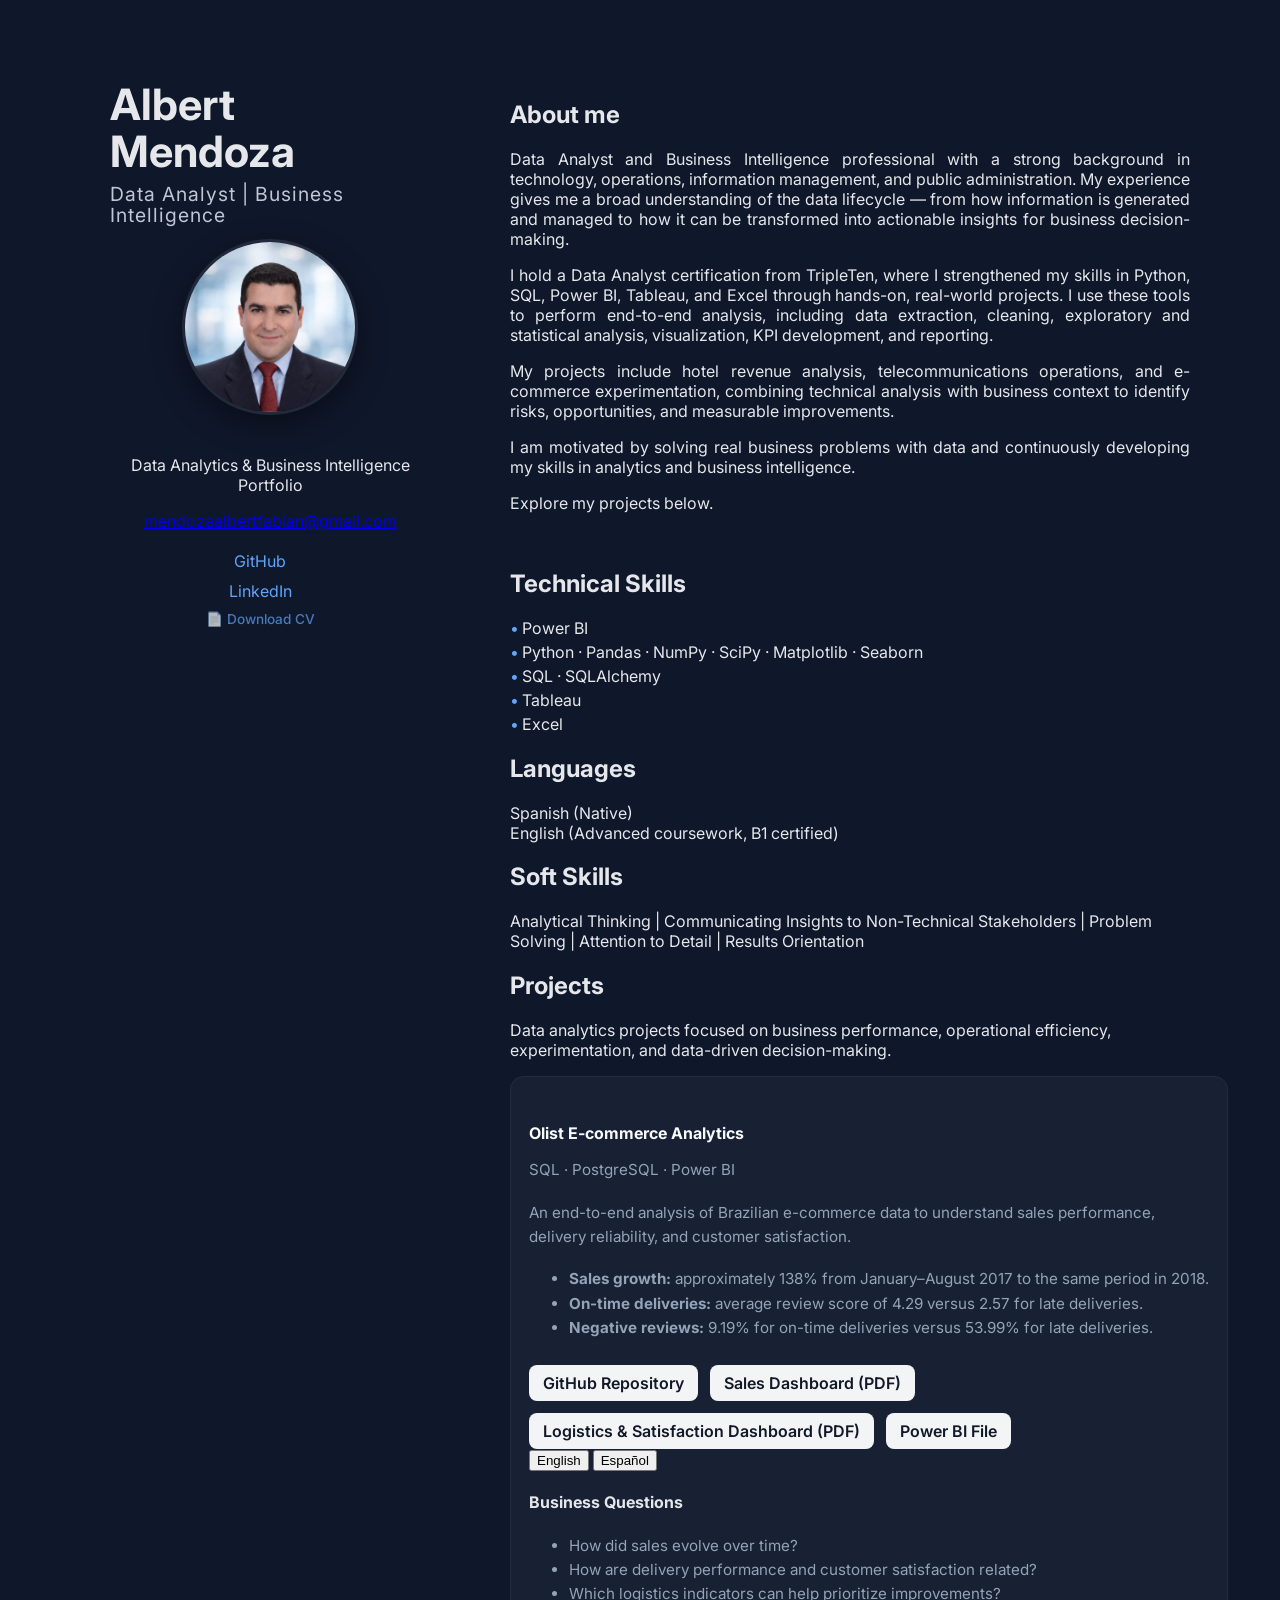
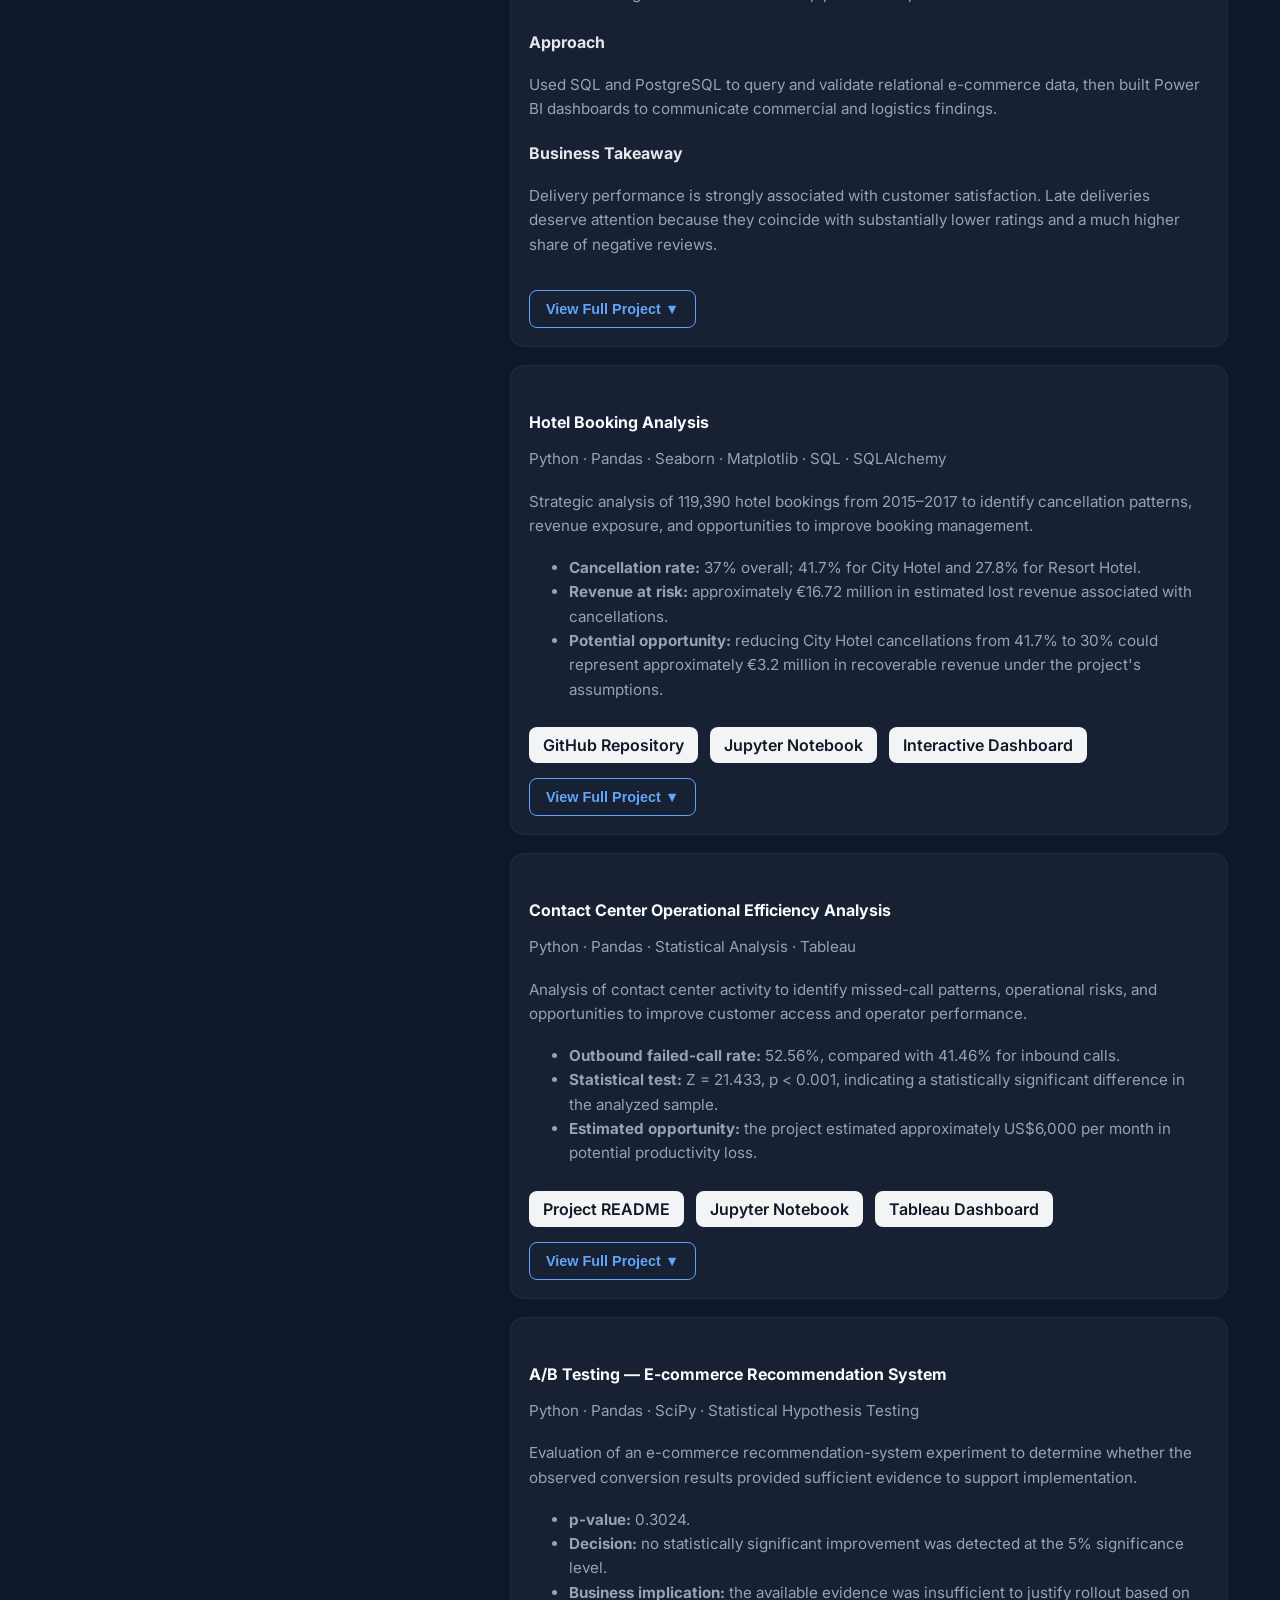
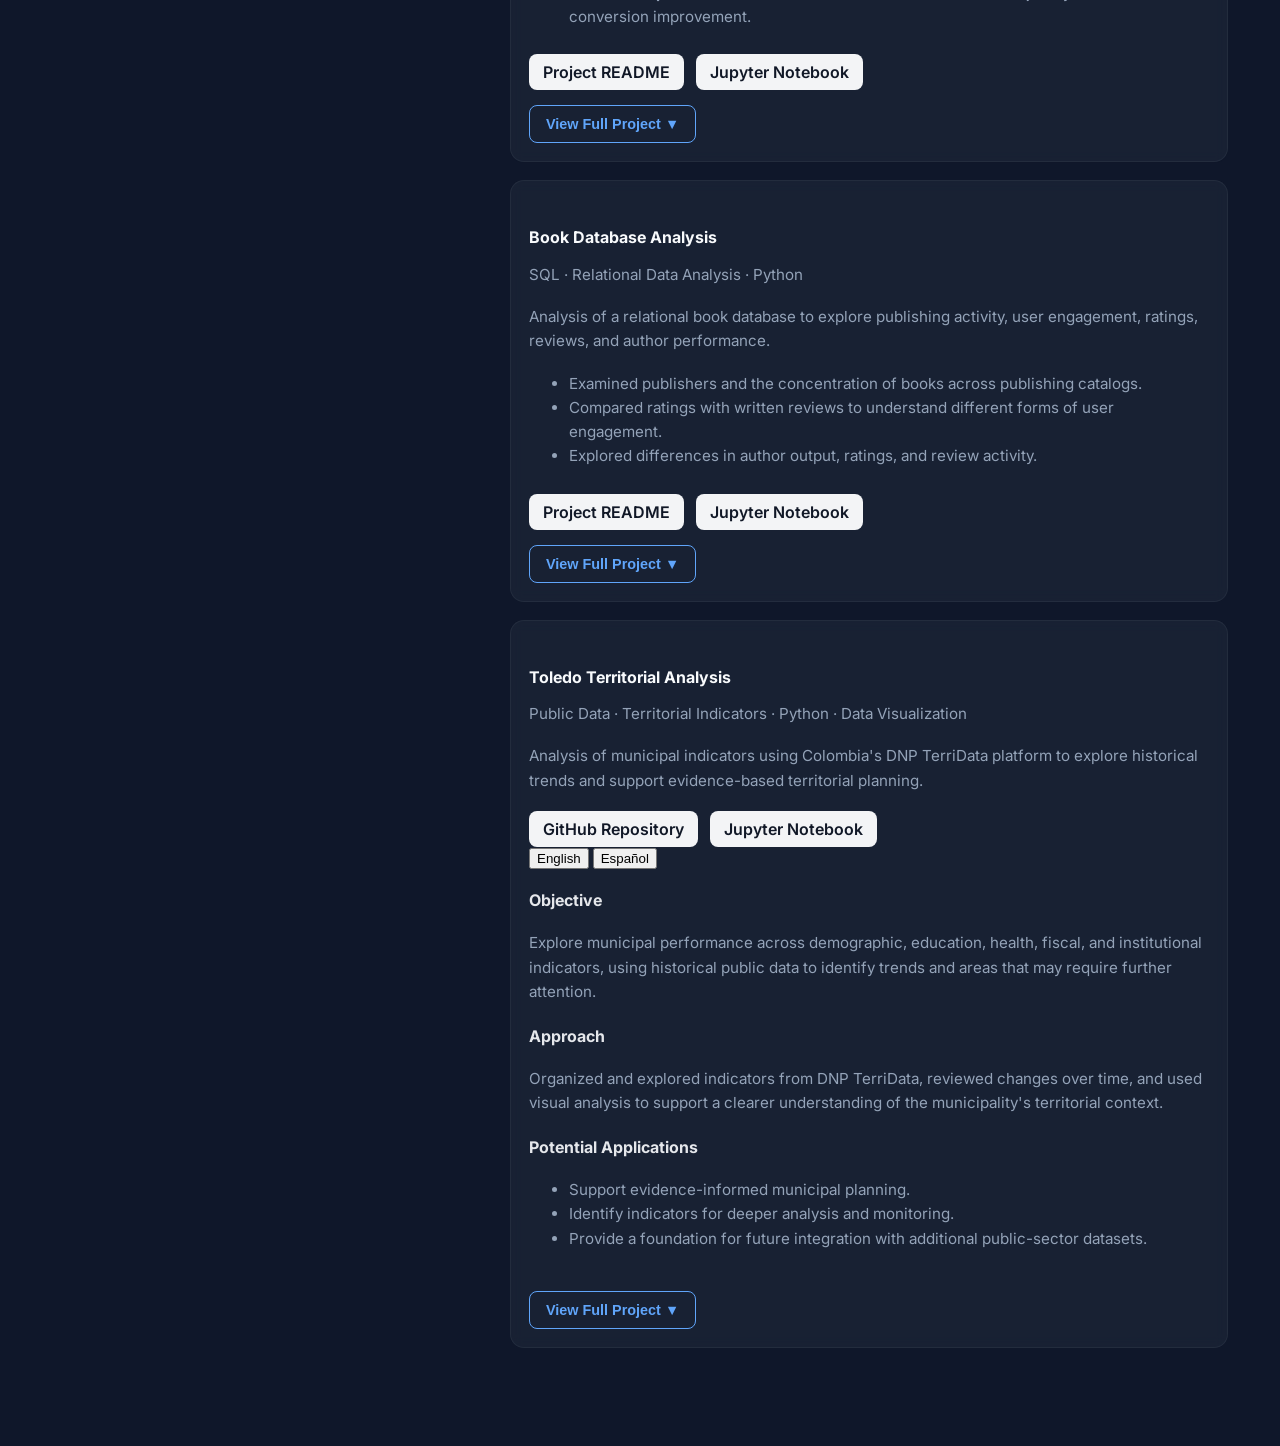
==== commit 43b9a5ab: "Update index.html" ====
--- a/index.html
+++ b/index.html
@@ -109,328 +109,532 @@
 </section>
 
         
-<!-- PROJECTS -->
-<section class="projects" id="projects">
+
+<section id="projects" class="projects-section">
   <h2>Projects</h2>
-
-  <!-- PROJECT 1: OLIST -->
-  <article class="project">
-    <h3>1. Brazilian E-Commerce Analysis — Olist</h3>
-
-    <div class="project-highlight">
-      <p>
-        End-to-end analysis of a Brazilian e-commerce marketplace,
-        using SQL, PostgreSQL and Power BI to investigate sales
-        performance, delivery efficiency and customer satisfaction.
-      </p>
-    </div>
+  <p class="section-intro">
+    Data analytics projects focused on business performance, operational
+    efficiency, experimentation, and data-driven decision-making.
+  </p>
+
+  <!-- 1. OLIST E-COMMERCE ANALYTICS -->
+  <article class="project" id="olist-project">
+    <h3>Olist E-commerce Analytics</h3>
+    <p class="project-subtitle">SQL · PostgreSQL · Power BI</p>
+
+    <p>
+      An end-to-end analysis of Brazilian e-commerce data to understand sales
+      performance, delivery reliability, and customer satisfaction.
+    </p>
+
+    <ul>
+      <li><strong>Sales growth:</strong> approximately 138% from January–August 2017 to the same period in 2018.</li>
+      <li><strong>On-time deliveries:</strong> average review score of 4.29 versus 2.57 for late deliveries.</li>
+      <li><strong>Negative reviews:</strong> 9.19% for on-time deliveries versus 53.99% for late deliveries.</li>
+    </ul>
 
     <div class="project-links">
-      <a class="btn" href="https://github.com/albert777mendoza/olist_brazilian_ecommerce_analysis"
-         target="_blank" rel="noopener">GitHub Repository</a>
-      <a class="btn" href="https://github.com/albert777mendoza/olist_brazilian_ecommerce_analysis/blob/main/docs/dashboard_ventas.pdf"
-         target="_blank" rel="noopener">Sales Dashboard (PDF)</a>
-      <a class="btn" href="https://github.com/albert777mendoza/olist_brazilian_ecommerce_analysis/blob/main/docs/dashboard_logistica_satisfaccion.pdf"
-         target="_blank" rel="noopener">Logistics &amp; Satisfaction (PDF)</a>
-      <a class="btn" href="https://github.com/albert777mendoza/olist_brazilian_ecommerce_analysis/blob/main/PBI/olist.pbix"
-         target="_blank" rel="noopener">Power BI File</a>
+      <a href="https://github.com/albert777mendoza/olist_brazilian_ecommerce_analysis"
+         target="_blank" rel="noopener noreferrer">GitHub Repository</a>
+      <a href="https://github.com/albert777mendoza/olist_brazilian_ecommerce_analysis/blob/main/docs/dashboard_ventas.pdf"
+         target="_blank" rel="noopener noreferrer">Sales Dashboard (PDF)</a>
+      <a href="https://github.com/albert777mendoza/olist_brazilian_ecommerce_analysis/blob/main/docs/dashboard_logistica_satisfaccion.pdf"
+         target="_blank" rel="noopener noreferrer">Logistics &amp; Satisfaction Dashboard (PDF)</a>
+      <a href="https://github.com/albert777mendoza/olist_brazilian_ecommerce_analysis/blob/main/PBI/olist.pbix"
+         target="_blank" rel="noopener noreferrer">Power BI File</a>
     </div>
 
     <div class="project-language-buttons">
-      <button type="button" class="btn"
-        onclick="document.getElementById('olist-en').hidden=false;
-                 document.getElementById('olist-es').hidden=true;">
-        English
-      </button>
-      <button type="button" class="btn"
-        onclick="document.getElementById('olist-en').hidden=true;
-                 document.getElementById('olist-es').hidden=false;">
-        Ver proyecto en español
-      </button>
-    </div>
-
-    <div id="olist-en">
-      <h4>Business Objective</h4>
-      <p>
-        Evaluate marketplace sales trends and identify how delivery
-        performance relates to customer satisfaction, generating
-        actionable insights for business decisions.
-      </p>
+      <button type="button" class="language-btn active"
+              data-project="olist" data-lang="en">English</button>
+      <button type="button" class="language-btn"
+              data-project="olist" data-lang="es">Español</button>
+    </div>
+
+    <div class="project-language-content" id="olist-en">
+      <h4>Business Questions</h4>
+      <ul>
+        <li>How did sales evolve over time?</li>
+        <li>How are delivery performance and customer satisfaction related?</li>
+        <li>Which logistics indicators can help prioritize improvements?</li>
+      </ul>
+      <h4>Approach</h4>
+      <p>
+        Used SQL and PostgreSQL to query and validate relational e-commerce
+        data, then built Power BI dashboards to communicate commercial and
+        logistics findings.
+      </p>
+      <h4>Business Takeaway</h4>
+      <p>
+        Delivery performance is strongly associated with customer satisfaction.
+        Late deliveries deserve attention because they coincide with
+        substantially lower ratings and a much higher share of negative reviews.
+      </p>
+    </div>
+
+    <div class="project-language-content" id="olist-es" hidden>
+      <h4>Preguntas de negocio</h4>
+      <ul>
+        <li>¿Cómo evolucionaron las ventas a lo largo del tiempo?</li>
+        <li>¿Qué relación existe entre el desempeño de las entregas y la satisfacción?</li>
+        <li>¿Qué indicadores logísticos ayudan a priorizar mejoras?</li>
+      </ul>
+      <h4>Enfoque</h4>
+      <p>
+        Se utilizaron SQL y PostgreSQL para consultar y validar datos
+        relacionales del comercio electrónico, y Power BI para construir
+        dashboards con hallazgos comerciales y logísticos.
+      </p>
+      <h4>Conclusión de negocio</h4>
+      <p>
+        El desempeño de las entregas está fuertemente asociado con la
+        satisfacción del cliente. Las entregas tardías merecen atención porque
+        coinciden con calificaciones considerablemente menores y una mayor
+        proporción de reseñas negativas.
+      </p>
+    </div>
+
+    <button type="button" class="toggle-details-btn"
+            aria-expanded="false">View Full Project ▼</button>
+    <div class="project-details" hidden>
+      <h4>Analysis Scope</h4>
+      <ul>
+        <li>Sales trends and monthly performance.</li>
+        <li>Order delivery performance and delays.</li>
+        <li>Review scores and negative-review rates by delivery status.</li>
+        <li>Business reporting through Power BI dashboards.</li>
+      </ul>
+      <p>
+        The analysis supports prioritizing delivery reliability as a potential
+        lever for improving customer experience. The observed differences are
+        descriptive and do not, by themselves, prove causation.
+      </p>
+    </div>
+  </article>
+
+  <!-- 2. HOTEL BOOKING ANALYSIS -->
+  <article class="project" id="hotel-project">
+    <h3>Hotel Booking Analysis</h3>
+    <p class="project-subtitle">Python · Pandas · Seaborn · Matplotlib · SQL · SQLAlchemy</p>
+
+    <p>
+      Strategic analysis of 119,390 hotel bookings from 2015–2017 to identify
+      cancellation patterns, revenue exposure, and opportunities to improve
+      booking management.
+    </p>
+
+    <ul>
+      <li><strong>Cancellation rate:</strong> 37% overall; 41.7% for City Hotel and 27.8% for Resort Hotel.</li>
+      <li><strong>Revenue at risk:</strong> approximately €16.72 million in estimated lost revenue associated with cancellations.</li>
+      <li><strong>Potential opportunity:</strong> reducing City Hotel cancellations from 41.7% to 30% could represent approximately €3.2 million in recoverable revenue under the project's assumptions.</li>
+    </ul>
+
+    <div class="project-links">
+      <a href="https://github.com/albert777mendoza/hotel_booking_analysis"
+         target="_blank" rel="noopener noreferrer">GitHub Repository</a>
+      <a href="https://github.com/albert777mendoza/hotel_booking_analysis/blob/main/notebooks/hotel_analysis.ipynb"
+         target="_blank" rel="noopener noreferrer">Jupyter Notebook</a>
+      <a href="https://albert777mendoza.github.io/hotel_booking_analysis/dashboard/hotel-dashboard.html"
+         target="_blank" rel="noopener noreferrer">Interactive Dashboard</a>
+    </div>
+
+    <button type="button" class="toggle-details-btn"
+            aria-expanded="false">View Full Project ▼</button>
+    <div class="project-details" hidden>
+      <h4>Business Questions</h4>
+      <ul>
+        <li>Which hotel type experiences more cancellations?</li>
+        <li>How do booking lead time, customer type, and deposit policy relate to cancellation risk?</li>
+        <li>Which distribution channels generate the most revenue?</li>
+        <li>Where could hotel management prioritize cancellation-reduction efforts?</li>
+      </ul>
 
       <h4>Key Findings</h4>
       <ul>
-        <li>Sales increased by approximately 138% when comparing
-          January–August 2017 with the same period in 2018.</li>
-        <li>Orders delivered on time received an average review score
-          of 4.29, compared with 2.57 for late deliveries.</li>
-        <li>Negative reviews represented 9.19% of on-time deliveries
-          and 53.99% of late deliveries.</li>
-      </ul>
-
-      <h4>Business Recommendations</h4>
-      <ul>
-        <li>Monitor delivery delays by seller, carrier and location.</li>
-        <li>Prioritize operational improvements for orders at risk
-          of late delivery.</li>
-        <li>Track sales trends and customer satisfaction through
-          business-focused dashboards.</li>
-      </ul>
-
-      <p><strong>Tools:</strong> SQL, PostgreSQL, Power BI, data
-        validation, KPI analysis and business reporting.</p>
-    </div>
-
-    <div id="olist-es" hidden>
-      <h4>Objetivo de negocio</h4>
-      <p>
-        Evaluar las tendencias de ventas del marketplace e identificar
-        cómo el desempeño de las entregas se relaciona con la
-        satisfacción del cliente, generando información útil para
-        la toma de decisiones.
-      </p>
-
-      <h4>Principales hallazgos</h4>
-      <ul>
-        <li>Las ventas aumentaron aproximadamente un 138% al comparar
-          enero–agosto de 2017 con el mismo periodo de 2018.</li>
-        <li>Los pedidos entregados a tiempo obtuvieron una calificación
-          promedio de 4,29, frente a 2,57 para las entregas tardías.</li>
-        <li>Las reseñas negativas representaron el 9,19% de las
-          entregas a tiempo y el 53,99% de las entregas tardías.</li>
-      </ul>
-
-      <h4>Recomendaciones de negocio</h4>
-      <ul>
-        <li>Monitorear los retrasos por vendedor, transportista
-          y ubicación.</li>
-        <li>Priorizar mejoras operativas en los pedidos con riesgo
-          de entrega tardía.</li>
-        <li>Hacer seguimiento a las ventas y la satisfacción del
-          cliente mediante dashboards orientados al negocio.</li>
-      </ul>
-
-      <p><strong>Herramientas:</strong> SQL, PostgreSQL, Power BI,
-        validación de datos, análisis de indicadores e informes
-        de negocio.</p>
+        <li>City Hotel had a higher cancellation rate than Resort Hotel.</li>
+        <li>Longer booking lead times and prior cancellation history were useful risk indicators.</li>
+        <li>Online Travel Agencies generated approximately €13.7 million in revenue in the analyzed data.</li>
+        <li>City Hotel accounted for about 65.1% of the estimated cancellation-related lost revenue.</li>
+        <li>Average Daily Rate (ADR) reached a peak of approximately €125.17 in the analyzed period.</li>
+      </ul>
+
+      <h4>Methodology</h4>
+      <p>
+        Cleaned and explored booking data using Python and Pandas, analyzed
+        cancellation and revenue patterns, and used visualizations to compare
+        hotel types, booking characteristics, and distribution channels.
+      </p>
+
+      <h4>Recommendations</h4>
+      <ul>
+        <li>Prioritize cancellation-risk monitoring for City Hotel bookings.</li>
+        <li>Review booking policies for reservations with long lead times and a history of cancellations.</li>
+        <li>Track cancellation rates, ADR, and revenue exposure by hotel type and channel.</li>
+      </ul>
+
+      <div class="project-gallery">
+        <figure>
+          <img src="https://raw.githubusercontent.com/albert777mendoza/hotel_booking_analysis/main/images/indicadores_clave.png"
+               alt="Hotel booking key performance indicators" loading="lazy">
+          <figcaption>Key performance indicators</figcaption>
+        </figure>
+        <figure>
+          <img src="https://raw.githubusercontent.com/albert777mendoza/hotel_booking_analysis/main/images/cancelacion_hotel.png"
+               alt="Cancellation rates by hotel type" loading="lazy">
+          <figcaption>Cancellation by hotel type</figcaption>
+        </figure>
+        <figure>
+          <img src="https://raw.githubusercontent.com/albert777mendoza/hotel_booking_analysis/main/images/anticipacion_cancelacion.png"
+               alt="Booking lead time and cancellation patterns" loading="lazy">
+          <figcaption>Lead time and cancellations</figcaption>
+        </figure>
+        <figure>
+          <img src="https://raw.githubusercontent.com/albert777mendoza/hotel_booking_analysis/main/images/revenue_perdido.png"
+               alt="Estimated lost revenue associated with cancellations" loading="lazy">
+          <figcaption>Estimated lost revenue</figcaption>
+        </figure>
+        <figure>
+          <img src="https://raw.githubusercontent.com/albert777mendoza/hotel_booking_analysis/main/images/cancelacion_canal.png"
+               alt="Cancellation patterns by distribution channel" loading="lazy">
+          <figcaption>Cancellations by channel</figcaption>
+        </figure>
+      </div>
+      <p>
+        <em>Note:</em> the €3.2 million figure is an estimated opportunity based
+        on the project's assumptions, not guaranteed recovered revenue.
+      </p>
     </div>
   </article>
 
-  <!-- PROJECT 2: HOTEL BOOKING -->
-  <article class="project">
-    <h3>2. Hotel Booking Demand Analysis</h3>
-
-    <div class="project-highlight">
-      <p>
-        Analysis of hotel booking data to understand cancellations,
-        revenue exposure and opportunities to improve booking
-        management.
-      </p>
-    </div>
+  <!-- 3. CONTACT CENTER ANALYTICS -->
+  <article class="project" id="contact-center-project">
+    <h3>Contact Center Operational Efficiency Analysis</h3>
+    <p class="project-subtitle">Python · Pandas · Statistical Analysis · Tableau</p>
+
+    <p>
+      Analysis of contact center activity to identify missed-call patterns,
+      operational risks, and opportunities to improve customer access and
+      operator performance.
+    </p>
+
+    <ul>
+      <li><strong>Outbound failed-call rate:</strong> 52.56%, compared with 41.46% for inbound calls.</li>
+      <li><strong>Statistical test:</strong> Z = 21.433, p &lt; 0.001, indicating a statistically significant difference in the analyzed sample.</li>
+      <li><strong>Estimated opportunity:</strong> the project estimated approximately US$6,000 per month in potential productivity loss.</li>
+    </ul>
 
     <div class="project-links">
-      <a class="btn" href="https://github.com/albert777mendoza/hotel_booking_analysis"
-         target="_blank" rel="noopener">GitHub Repository</a>
-    </div>
-
-    <h4>Business Objective</h4>
+      <a href="https://github.com/albert777mendoza/final_project_da/tree/main/case1_telecom"
+         target="_blank" rel="noopener noreferrer">Project README</a>
+      <a href="https://github.com/albert777mendoza/final_project_da/blob/main/case1_telecom/notebooks/telecom_case.ipynb"
+         target="_blank" rel="noopener noreferrer">Jupyter Notebook</a>
+      <a href="https://public.tableau.com/views/Case1_TelecomFinalProyectD_A/Hoja1"
+         target="_blank" rel="noopener noreferrer">Tableau Dashboard</a>
+    </div>
+
+    <button type="button" class="toggle-details-btn"
+            aria-expanded="false">View Full Project ▼</button>
+    <div class="project-details" hidden>
+      <h4>Business Questions</h4>
+      <ul>
+        <li>Do inbound and outbound calls show different failed-call rates?</li>
+        <li>Which operators may need performance support or further investigation?</li>
+        <li>How can missed calls inform operational improvement priorities?</li>
+      </ul>
+
+      <h4>Key Findings</h4>
+      <ul>
+        <li>Outbound calls had a higher failed-call rate than inbound calls in the analyzed data.</li>
+        <li>The difference was statistically significant (Z = 21.433, p &lt; 0.001).</li>
+        <li>The project found a moderate positive correlation (r = 0.52) between missed calls and its operational-performance measure.</li>
+        <li>Operator segmentation identified groups requiring closer monitoring and potential coaching.</li>
+      </ul>
+
+      <h4>Methodology</h4>
+      <p>
+        Prepared and analyzed call-level data with Python and Pandas, examined
+        operational indicators, compared inbound and outbound outcomes, and
+        applied statistical testing to assess the observed difference.
+      </p>
+
+      <h4>Recommendations</h4>
+      <ul>
+        <li>Investigate the causes of unsuccessful outbound calls.</li>
+        <li>Monitor missed-call rates and operator-level indicators over time.</li>
+        <li>Use targeted coaching and staffing reviews to address recurring operational issues.</li>
+      </ul>
+
+      <div class="project-gallery">
+        <figure>
+          <img src="assets/img/grafica-operadores.png"
+               alt="Contact center operator performance analysis" loading="lazy">
+          <figcaption>Operator performance</figcaption>
+        </figure>
+        <figure>
+          <img src="assets/img/heatmap-correlacion.png"
+               alt="Correlation heatmap for contact center indicators" loading="lazy">
+          <figcaption>Correlation analysis</figcaption>
+        </figure>
+        <figure>
+          <img src="assets/img/distribucion-eficiencia.png"
+               alt="Distribution of operator efficiency indicators" loading="lazy">
+          <figcaption>Efficiency distribution</figcaption>
+        </figure>
+      </div>
+
+      <p>
+        The financial estimate is an analytical estimate from the project,
+        rather than a verified accounting loss.
+      </p>
+    </div>
+  </article>
+
+  <!-- 4. A/B TESTING -->
+  <article class="project" id="ab-testing-project">
+    <h3>A/B Testing — E-commerce Recommendation System</h3>
+    <p class="project-subtitle">Python · Pandas · SciPy · Statistical Hypothesis Testing</p>
+
     <p>
-      Identify cancellation patterns, compare City Hotel and Resort
-      Hotel performance, and assess opportunities to reduce revenue
-      losses through data-driven recommendations.
+      Evaluation of an e-commerce recommendation-system experiment to determine
+      whether the observed conversion results provided sufficient evidence to
+      support implementation.
     </p>
 
-    <h4>Key Questions</h4>
     <ul>
-      <li>Which hotel type has the highest cancellation rate?</li>
-      <li>How do booking channels and customer characteristics
-        relate to cancellations?</li>
-      <li>Which operational changes could help reduce cancellation
-        risk?</li>
+      <li><strong>p-value:</strong> 0.3024.</li>
+      <li><strong>Decision:</strong> no statistically significant improvement was detected at the 5% significance level.</li>
+      <li><strong>Business implication:</strong> the available evidence was insufficient to justify rollout based on conversion improvement.</li>
     </ul>
 
-    <p><strong>Tools:</strong> Python, Pandas, data analysis,
-      visualization and statistical reasoning.</p>
+    <div class="project-links">
+      <a href="https://github.com/albert777mendoza/final_project_da/tree/main/case2_ab_testing"
+         target="_blank" rel="noopener noreferrer">Project README</a>
+      <a href="https://github.com/albert777mendoza/final_project_da/blob/main/case2_ab_testing/notebooks/ab_testing.ipynb"
+         target="_blank" rel="noopener noreferrer">Jupyter Notebook</a>
+    </div>
+
+    <button type="button" class="toggle-details-btn"
+            aria-expanded="false">View Full Project ▼</button>
+    <div class="project-details" hidden>
+      <h4>Business Questions</h4>
+      <ul>
+        <li>Did the new recommendation experience improve conversion?</li>
+        <li>Was the observed difference statistically significant?</li>
+        <li>Were there experiment-design issues that could affect the conclusion?</li>
+      </ul>
+
+      <h4>Key Findings</h4>
+      <ul>
+        <li>The hypothesis test returned a p-value of 0.3024, above the 0.05 significance threshold.</li>
+        <li>The observed funnel difference was approximately -1.1 percentage points in the analyzed comparison.</li>
+        <li>Potential group imbalance, user contamination, and temporal effects were identified as considerations for interpretation.</li>
+      </ul>
+
+      <h4>Methodology</h4>
+      <p>
+        Prepared the experiment data, reviewed the conversion funnel, formulated
+        hypotheses, and used statistical testing to evaluate the evidence for a
+        difference between groups.
+      </p>
+
+      <h4>Recommendation</h4>
+      <p>
+        Do not claim a positive impact or implement the change solely on the
+        basis of these results. Review assignment quality, sample balance,
+        experiment duration, and possible contamination before running a
+        better-controlled test.
+      </p>
+
+      <div class="project-gallery">
+        <figure>
+          <img src="assets/img/funnel-comparativo.png"
+               alt="Comparison of conversion funnels between experiment groups" loading="lazy">
+          <figcaption>Conversion funnel comparison</figcaption>
+        </figure>
+        <figure>
+          <img src="assets/img/eventos-dia.png"
+               alt="Daily event trends during the A/B test" loading="lazy">
+          <figcaption>Events over time</figcaption>
+        </figure>
+        <figure>
+          <img src="assets/img/resumen-prueba.png"
+               alt="Summary of A/B test statistical results" loading="lazy">
+          <figcaption>Statistical test summary</figcaption>
+        </figure>
+      </div>
+    </div>
   </article>
 
-  <!-- PROJECT 3: CONTACT CENTER -->
-  <article class="project">
-    <h3>3. Telecom Contact Center Performance Analysis</h3>
-
-    <div class="project-highlight">
-      <p>
-        Analysis of contact center operations to identify inefficient
-        operators, missed interactions and opportunities to improve
-        service performance.
-      </p>
-    </div>
+  <!-- 5. SQL BOOK DATABASE -->
+  <article class="project" id="book-database-project">
+    <h3>Book Database Analysis</h3>
+    <p class="project-subtitle">SQL · Relational Data Analysis · Python</p>
+
+    <p>
+      Analysis of a relational book database to explore publishing activity,
+      user engagement, ratings, reviews, and author performance.
+    </p>
+
+    <ul>
+      <li>Examined publishers and the concentration of books across publishing catalogs.</li>
+      <li>Compared ratings with written reviews to understand different forms of user engagement.</li>
+      <li>Explored differences in author output, ratings, and review activity.</li>
+    </ul>
 
     <div class="project-links">
-      <a class="btn" href="https://github.com/albert777mendoza/final_project_da"
-         target="_blank" rel="noopener">GitHub Repository</a>
-    </div>
-
-    <h4>Key Findings</h4>
-    <ul>
-      <li>Failed outbound calls represented 52.56% of the analyzed
-        interactions, compared with 41.46% for inbound calls.</li>
-      <li>A statistical comparison showed a significant difference
-        between these proportions (z = 21.433, p &lt; 0.001).</li>
-      <li>Operator performance metrics can help prioritize
-        coaching and operational follow-up.</li>
-    </ul>
-
-    <h4>Business Recommendations</h4>
-    <ul>
-      <li>Monitor operator-level KPIs and failed interactions.</li>
-      <li>Investigate the main causes of unsuccessful calls.</li>
-      <li>Use performance dashboards to guide coaching and
-        resource allocation.</li>
-    </ul>
-
-    <p><strong>Tools:</strong> Python, Pandas, data visualization
-      and hypothesis testing.</p>
+      <a href="https://github.com/albert777mendoza/final_project_da/tree/main/case3_sql"
+         target="_blank" rel="noopener noreferrer">Project README</a>
+      <a href="https://github.com/albert777mendoza/final_project_da/blob/main/case3_sql/notebooks/sql_analysis.ipynb"
+         target="_blank" rel="noopener noreferrer">Jupyter Notebook</a>
+    </div>
+
+    <button type="button" class="toggle-details-btn"
+            aria-expanded="false">View Full Project ▼</button>
+    <div class="project-details" hidden>
+      <h4>Business Questions</h4>
+      <ul>
+        <li>Which publishers have the largest book catalogs?</li>
+        <li>How do ratings and written reviews differ as measures of engagement?</li>
+        <li>Which authors show stronger output or user response?</li>
+        <li>How can relational queries turn database records into business insights?</li>
+      </ul>
+
+      <h4>Key Findings</h4>
+      <ul>
+        <li>Publishing activity was concentrated among publishers such as Penguin Books and Vintage.</li>
+        <li>Ratings were more common than written reviews.</li>
+        <li>Highly rated books were not necessarily the books with the most reviews.</li>
+        <li>Users who rated more than 50 books wrote an average of approximately 24 reviews in the analyzed dataset.</li>
+        <li>Authors differed in publication volume, ratings, and review activity.</li>
+      </ul>
+
+      <h4>Methodology</h4>
+      <p>
+        Queried relational tables with SQL to aggregate book, publisher, author,
+        rating, and review data, then interpreted the results in a business
+        context.
+      </p>
+
+      <h4>Business Takeaway</h4>
+      <p>
+        Ratings and written reviews capture different types of engagement.
+        Combining both measures provides a more useful view of reader activity
+        than relying on a single metric.
+      </p>
+
+      <div class="project-gallery">
+        <figure>
+          <img src="assets/img/resenas-usuario.png"
+               alt="Written reviews by user activity" loading="lazy">
+          <figcaption>User reviews</figcaption>
+        </figure>
+        <figure>
+          <img src="assets/img/calificacion-resenas.png"
+               alt="Relationship between ratings and reviews" loading="lazy">
+          <figcaption>Ratings and reviews</figcaption>
+        </figure>
+        <figure>
+          <img src="assets/img/autores.png"
+               alt="Author activity and performance" loading="lazy">
+          <figcaption>Author analysis</figcaption>
+        </figure>
+      </div>
+    </div>
   </article>
 
-  <!-- PROJECT 4: A/B TESTING -->
-  <article class="project">
-    <h3>4. A/B Testing — Online Store</h3>
-
-    <div class="project-highlight">
-      <p>
-        Statistical evaluation of an experiment to determine whether
-        a proposed change produced measurable improvements in
-        user conversion.
-      </p>
-    </div>
+  <!-- 6. TOLEDO TERRITORIAL ANALYSIS — BILINGUAL -->
+  <article class="project" id="toledo-project">
+    <h3>Toledo Territorial Analysis</h3>
+    <p class="project-subtitle">Public Data · Territorial Indicators · Python · Data Visualization</p>
+
+    <p>
+      Analysis of municipal indicators using Colombia's DNP TerriData platform
+      to explore historical trends and support evidence-based territorial
+      planning.
+    </p>
 
     <div class="project-links">
-      <a class="btn" href="https://github.com/albert777mendoza/final_project_da"
-         target="_blank" rel="noopener">GitHub Repository</a>
-    </div>
-
-    <h4>Business Objective</h4>
-    <p>
-      Evaluate the experiment results using conversion metrics
-      and statistical testing to support an evidence-based
-      product decision.
-    </p>
-
-    <h4>Key Finding</h4>
-    <p>
-      The analysis reported a p-value of 0.3024 for the relevant
-      comparison. The result did not provide sufficient statistical
-      evidence of a difference at the conventional 5% significance
-      level.
-    </p>
-
-    <p><strong>Tools:</strong> Python, Pandas, SciPy,
-      exploratory analysis and A/B testing.</p>
-  </article>
-
-  <!-- PROJECT 5: BOOK DATABASE -->
-  <article class="project">
-    <h3>5. SQL Book Database Analysis</h3>
-
-    <div class="project-highlight">
-      <p>
-        SQL-based analysis of a book database to explore publication
-        activity, ratings, reviews and author performance.
-      </p>
-    </div>
-
-    <div class="project-links">
-      <a class="btn" href="https://github.com/albert777mendoza/final_project_da"
-         target="_blank" rel="noopener">GitHub Repository</a>
-    </div>
-
-    <h4>Business Objective</h4>
-    <p>
-      Query a relational database to generate insights about books,
-      authors, user reviews and ratings, demonstrating practical
-      SQL skills for business analysis.
-    </p>
-
-    <h4>Analytical Approach</h4>
-    <ul>
-      <li>Explore relationships between books, authors and reviews.</li>
-      <li>Use joins, aggregations and grouped metrics to answer
-        business questions.</li>
-      <li>Summarize findings to support content and catalog analysis.</li>
-    </ul>
-
-    <p><strong>Tools:</strong> SQL, relational databases,
-      joins and aggregations.</p>
-  </article>
-
-  <!-- PROJECT 6: TOLEDO -->
-  <article class="project">
-    <h3>6. Public Management &amp; Data Analysis — Toledo</h3>
-
-    <div class="project-highlight">
-      <p>
-        Applied data management and reporting in a municipal public
-        management context, organizing information to support
-        monitoring, accountability and decision-making.
-      </p>
-    </div>
-
-    <div class="project-links">
-      <button type="button" class="btn"
-        onclick="document.getElementById('toledo-en').hidden=false;
-                 document.getElementById('toledo-es').hidden=true;">
-        English
-      </button>
-      <button type="button" class="btn"
-        onclick="document.getElementById('toledo-en').hidden=true;
-                 document.getElementById('toledo-es').hidden=false;">
-        Ver proyecto en español
-      </button>
-    </div>
-
-    <div id="toledo-en">
-      <h4>Project Overview</h4>
-      <p>
-        Supported municipal information management through data
-        collection, consolidation, reporting and documentation
-        across public-sector departments.
-      </p>
-
-      <h4>Key Contributions</h4>
-      <ul>
-        <li>Organized and consolidated information from different
-          municipal departments.</li>
-        <li>Used spreadsheets, online forms and shared repositories
-          to support data collection and reporting.</li>
-        <li>Prepared reports and documentation to support public
-          accountability and monitoring.</li>
-      </ul>
-
-      <p><strong>Skills:</strong> Data management, Excel, reporting,
-        documentation and stakeholder coordination.</p>
-    </div>
-
-    <div id="toledo-es" hidden>
-      <h4>Descripción del proyecto</h4>
-      <p>
-        Apoyo a la gestión de información municipal mediante la
-        recopilación, consolidación, elaboración de informes y
-        documentación de distintas dependencias públicas.
-      </p>
-
-      <h4>Principales contribuciones</h4>
-      <ul>
-        <li>Organicé y consolidé información de diferentes
-          dependencias municipales.</li>
-        <li>Utilicé hojas de cálculo, formularios en línea y
-          repositorios compartidos para recopilar información
-          y elaborar reportes.</li>
-        <li>Preparé informes y documentación para apoyar la
-          rendición de cuentas y el seguimiento de la gestión.</li>
-      </ul>
-
-      <p><strong>Habilidades:</strong> Gestión de datos, Excel,
-        elaboración de informes, documentación y coordinación
-        con diferentes actores.</p>
+      <a href="https://github.com/albert777mendoza/analisis-toledo-terridata"
+         target="_blank" rel="noopener noreferrer">GitHub Repository</a>
+      <a href="https://github.com/albert777mendoza/analisis-toledo-terridata/blob/main/notebooks/analisis_toledo.ipynb"
+         target="_blank" rel="noopener noreferrer">Jupyter Notebook</a>
+    </div>
+
+    <div class="project-language-buttons">
+      <button type="button" class="language-btn active"
+              data-project="toledo" data-lang="en">English</button>
+      <button type="button" class="language-btn"
+              data-project="toledo" data-lang="es">Español</button>
+    </div>
+
+    <div class="project-language-content" id="toledo-en">
+      <h4>Objective</h4>
+      <p>
+        Explore municipal performance across demographic, education, health,
+        fiscal, and institutional indicators, using historical public data to
+        identify trends and areas that may require further attention.
+      </p>
+      <h4>Approach</h4>
+      <p>
+        Organized and explored indicators from DNP TerriData, reviewed changes
+        over time, and used visual analysis to support a clearer understanding
+        of the municipality's territorial context.
+      </p>
+      <h4>Potential Applications</h4>
+      <ul>
+        <li>Support evidence-informed municipal planning.</li>
+        <li>Identify indicators for deeper analysis and monitoring.</li>
+        <li>Provide a foundation for future integration with additional public-sector datasets.</li>
+      </ul>
+    </div>
+
+    <div class="project-language-content" id="toledo-es" hidden>
+      <h4>Objetivo</h4>
+      <p>
+        Explorar el desempeño municipal en indicadores demográficos, educativos,
+        de salud, fiscales e institucionales, utilizando datos públicos
+        históricos para identificar tendencias y áreas que requieren mayor
+        atención.
+      </p>
+      <h4>Enfoque</h4>
+      <p>
+        Se organizaron y exploraron indicadores de DNP TerriData, se revisaron
+        sus cambios a lo largo del tiempo y se utilizaron visualizaciones para
+        comprender mejor el contexto territorial del municipio.
+      </p>
+      <h4>Aplicaciones potenciales</h4>
+      <ul>
+        <li>Apoyar la planeación municipal basada en evidencia.</li>
+        <li>Identificar indicadores para análisis y seguimiento más profundos.</li>
+        <li>Establecer una base para integrar futuras fuentes de datos del sector público.</li>
+      </ul>
+    </div>
+
+    <button type="button" class="toggle-details-btn"
+            aria-expanded="false">View Full Project ▼</button>
+    <div class="project-details" hidden>
+      <h4>Analysis Scope / Alcance del análisis</h4>
+      <p>
+        The project examines historical municipal indicators, including fiscal
+        and revenue-related measures, demographic patterns, education, health,
+        and institutional context. Findings should be interpreted in relation
+        to the coverage and definitions of the original public datasets.
+      </p>
+      <p>
+        El proyecto examina indicadores municipales históricos, incluidas
+        medidas fiscales y de ingresos, patrones demográficos, educación,
+        salud y contexto institucional. Los hallazgos deben interpretarse
+        teniendo en cuenta la cobertura y las definiciones de las fuentes
+        públicas originales.
+      </p>
+
+      <div class="project-gallery">
+        <figure>
+          <img src="assets/img/matriz-desempeno-toledo.png"
+               alt="Municipal performance indicator matrix for Toledo" loading="lazy">
+          <figcaption>Municipal performance matrix</figcaption>
+        </figure>
+      </div>
     </div>
   </article>
 </section>
@@ -438,42 +642,53 @@
     </div>
   </div> <!-- cierre de .portfolio -->
 
+
 <script>
-document.addEventListener('DOMContentLoaded', function () {
-  document.querySelectorAll('.project').forEach(function (project) {
-    var links = project.querySelector('.project-links');
-    if (!links) return;
-
-    // Sube hasta encontrar el ancestro que es hijo directo de .project
-    // (para el proyecto 4, esto es .project-summary; para los demás, .project-links mismo)
-    var anchor = links;
-    while (anchor.parentElement !== project) {
-      anchor = anchor.parentElement;
+document.addEventListener("DOMContentLoaded", function () {
+
+  // Expandir y contraer los detalles de cada proyecto
+  document.querySelectorAll(".project .toggle-details-btn").forEach(function (button) {
+    const details = button.nextElementSibling;
+
+    if (!details || !details.classList.contains("project-details")) {
+      return;
     }
 
-    // Mueve todo lo que sigue al ancestro dentro de un contenedor oculto
-    var details = document.createElement('div');
-    details.className = 'project-details';
-
-    var node = anchor.nextElementSibling;
-    while (node) {
-      var next = node.nextElementSibling;
-      details.appendChild(node);
-      node = next;
-    }
-
-    // Crea el botón toggle
-    var btn = document.createElement('button');
-    btn.className = 'toggle-details-btn';
-    btn.textContent = 'View Full Project ▼';
-    btn.addEventListener('click', function () {
-      var isOpen = details.classList.toggle('is-open');
-      btn.textContent = isOpen ? 'Ver menos ▲' : 'View Full Project ▼';
+    button.addEventListener("click", function () {
+      const isExpanded = button.getAttribute("aria-expanded") === "true";
+
+      button.setAttribute("aria-expanded", String(!isExpanded));
+      details.hidden = isExpanded;
+
+      button.textContent = isExpanded
+        ? "View Full Project ▼"
+        : "Show Less ▲";
     });
-
-    anchor.insertAdjacentElement('afterend', btn);
-    btn.insertAdjacentElement('afterend', details);
   });
+
+  // Cambiar el idioma de los proyectos Olist y Toledo
+  document.querySelectorAll(".project-language-buttons .language-btn").forEach(function (button) {
+    button.addEventListener("click", function () {
+      const project = button.dataset.project;
+      const language = button.dataset.lang;
+
+      document.querySelectorAll(
+        '.project-language-content[id^="' + project + '-"]'
+      ).forEach(function (content) {
+        content.hidden = content.id !== project + "-" + language;
+      });
+
+      document.querySelectorAll(
+        '.language-btn[data-project="' + project + '"]'
+      ).forEach(function (languageButton) {
+        const isActive = languageButton === button;
+
+        languageButton.classList.toggle("active", isActive);
+        languageButton.setAttribute("aria-pressed", String(isActive));
+      });
+    });
+  });
+
 });
 </script>
 
